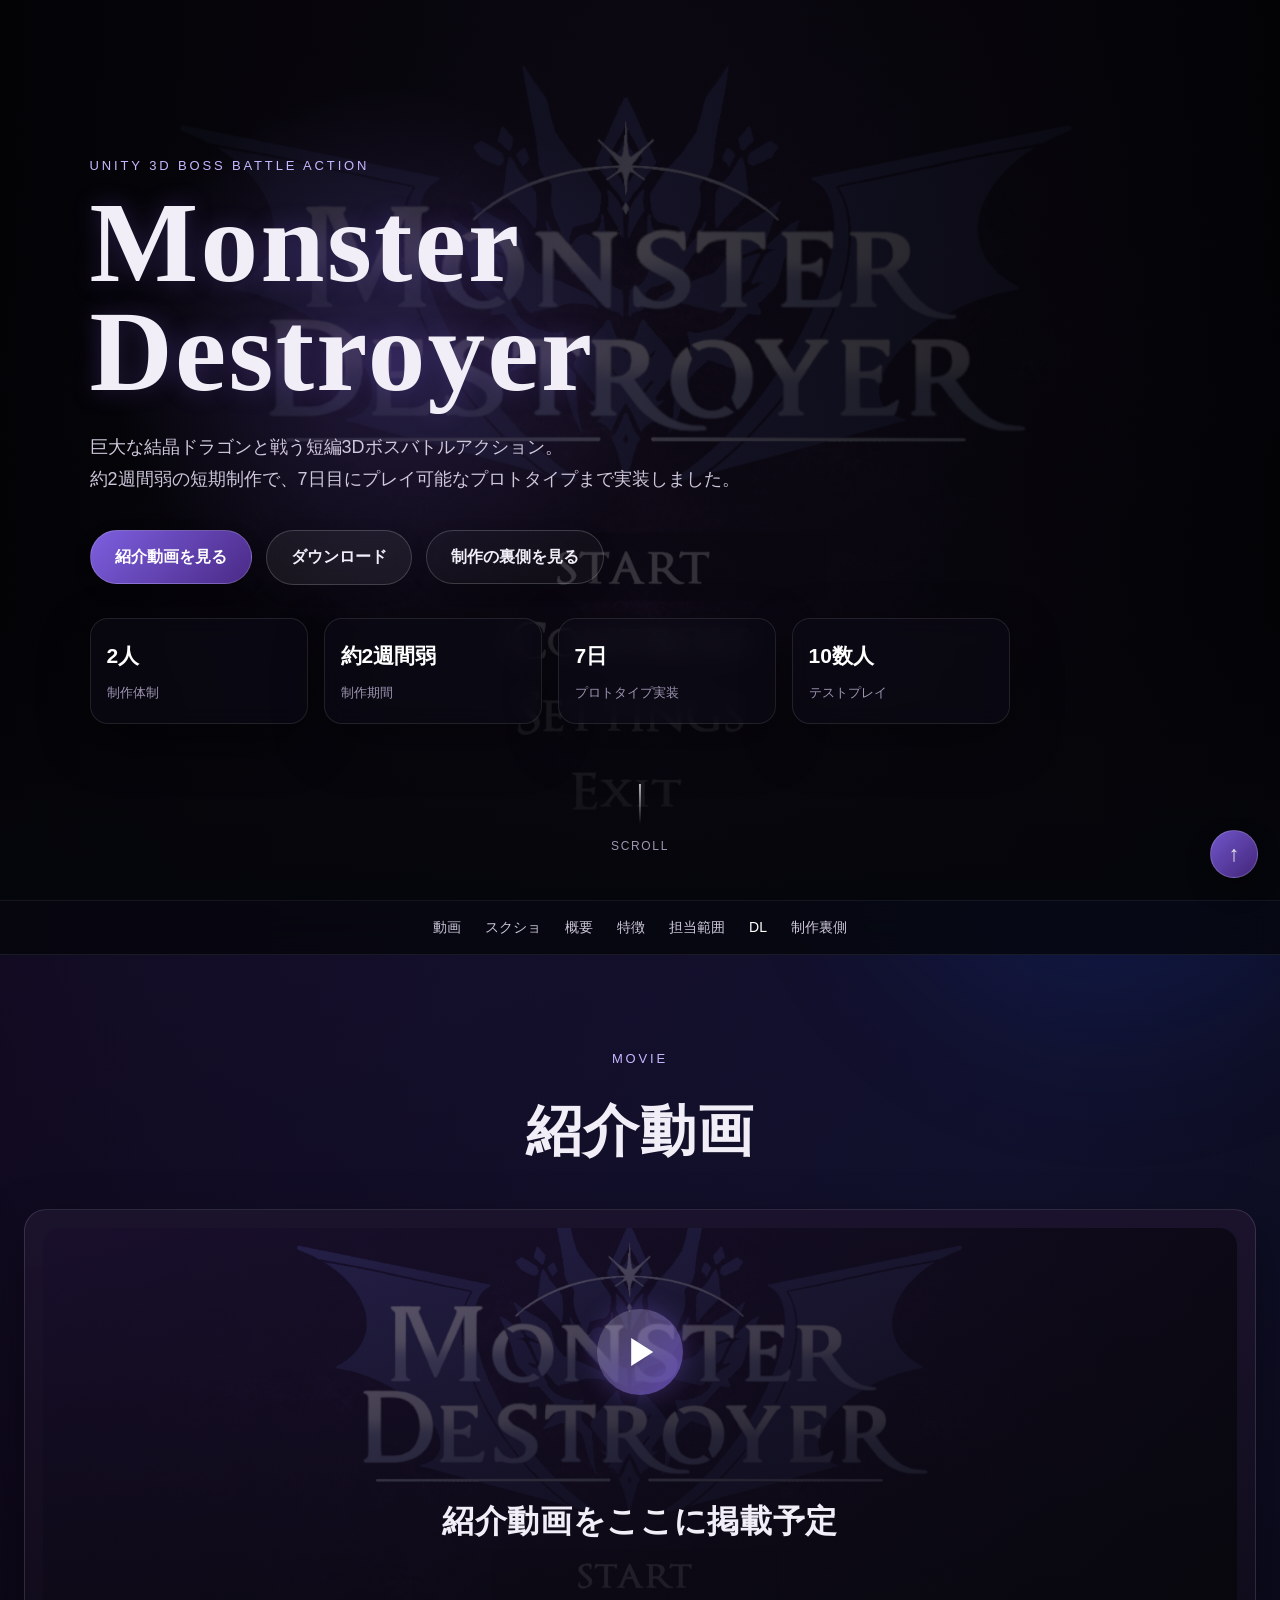
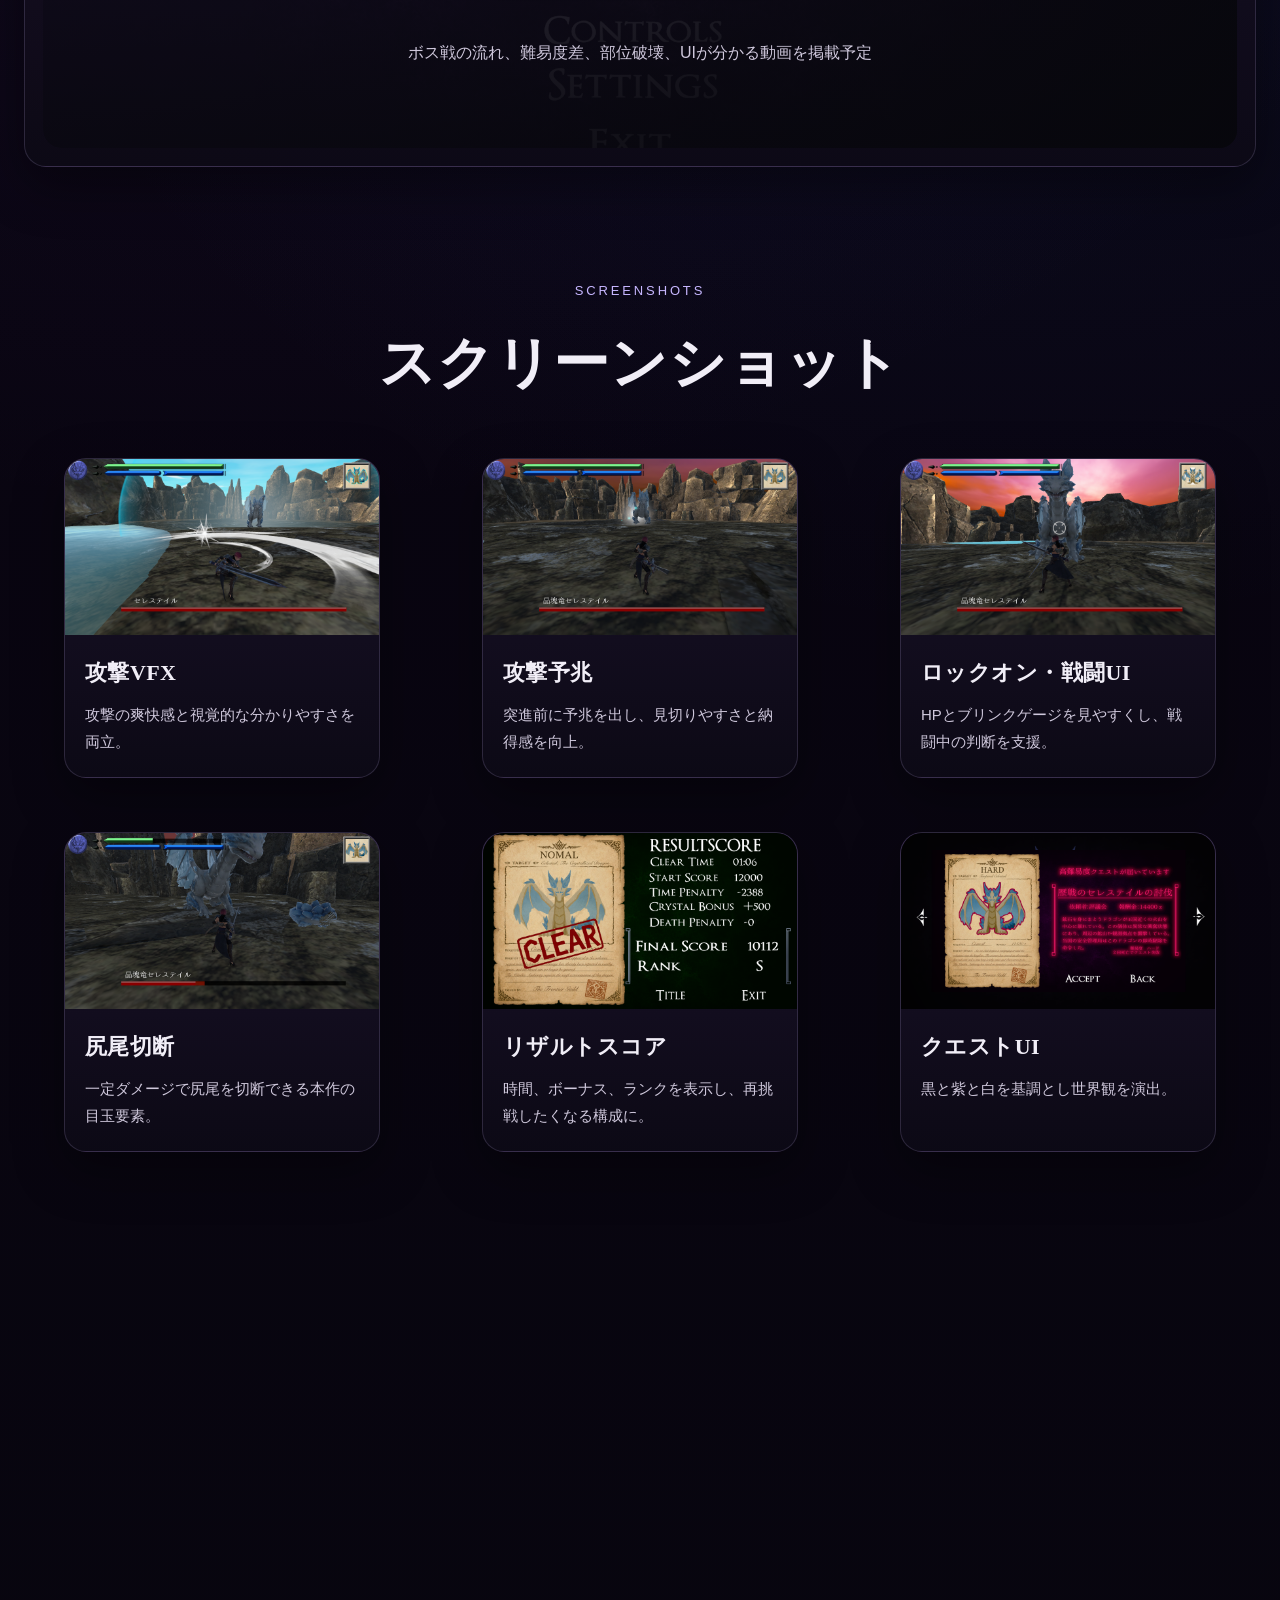
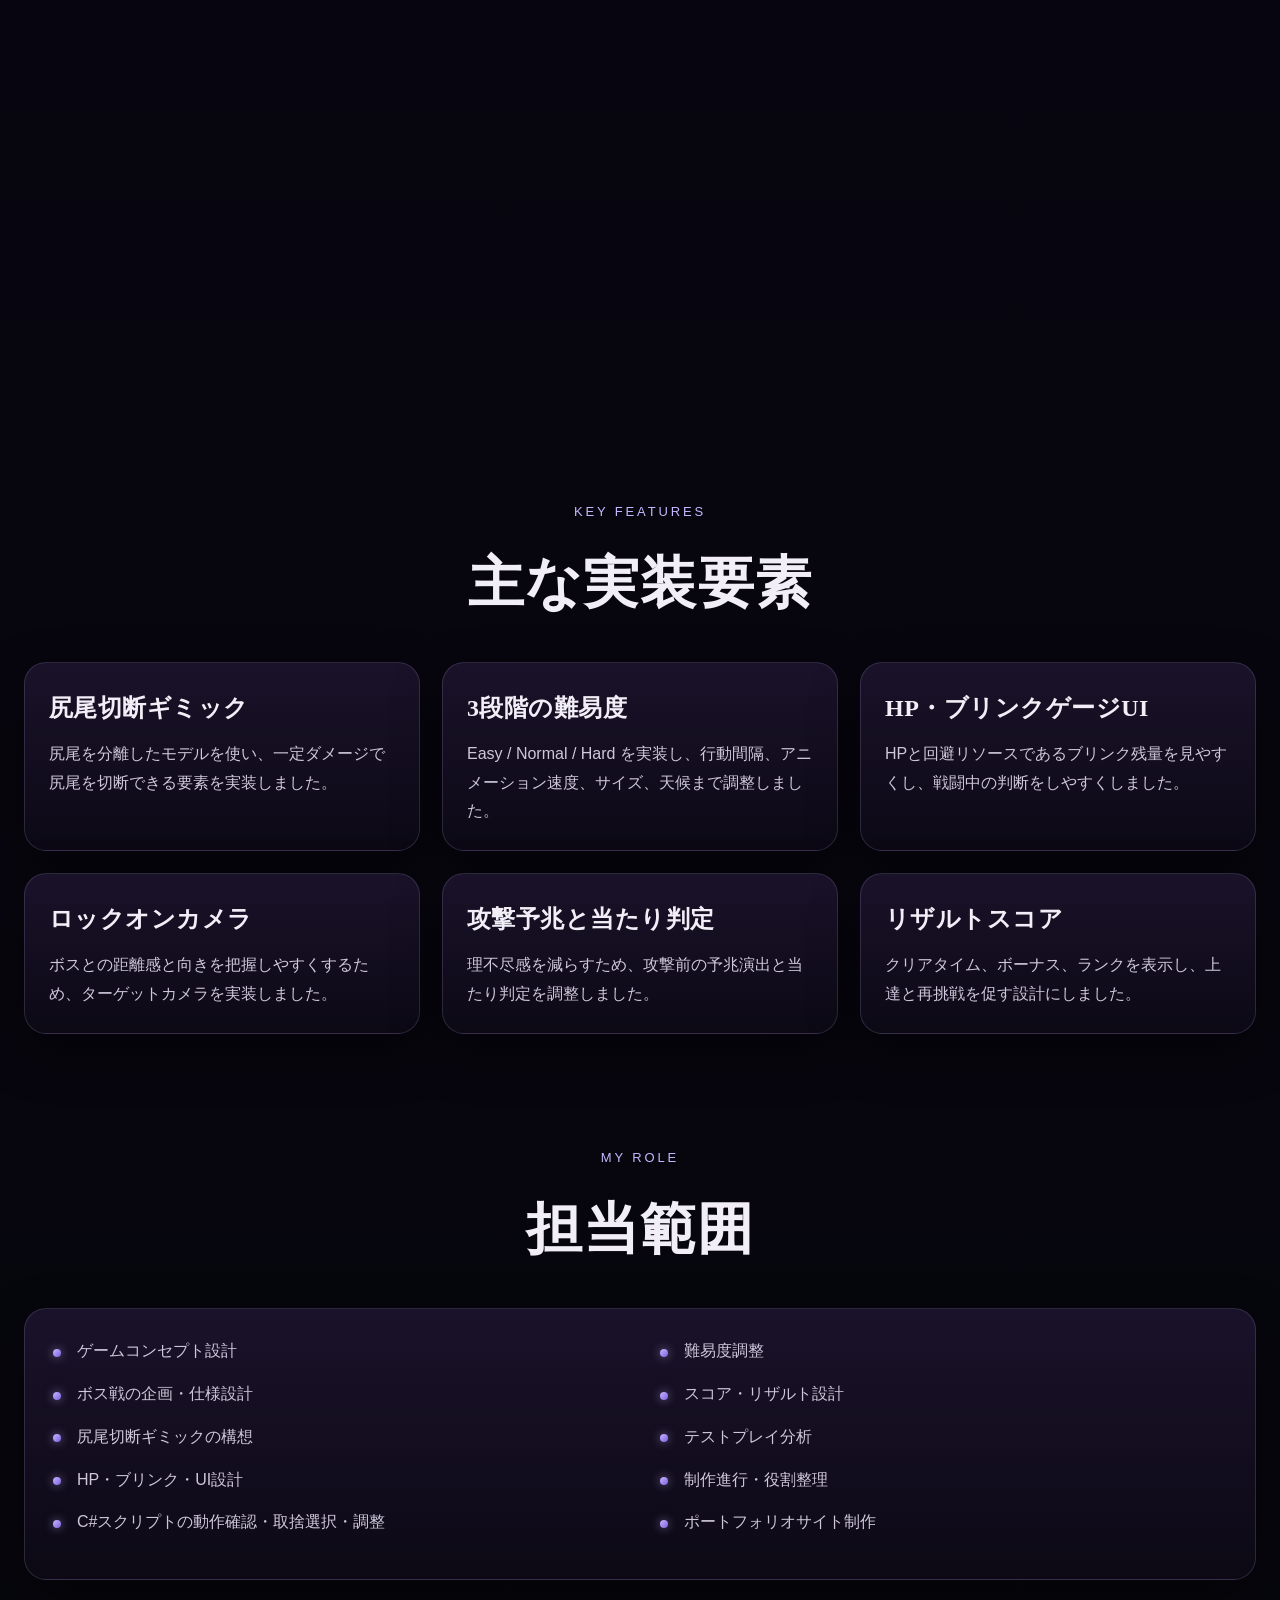
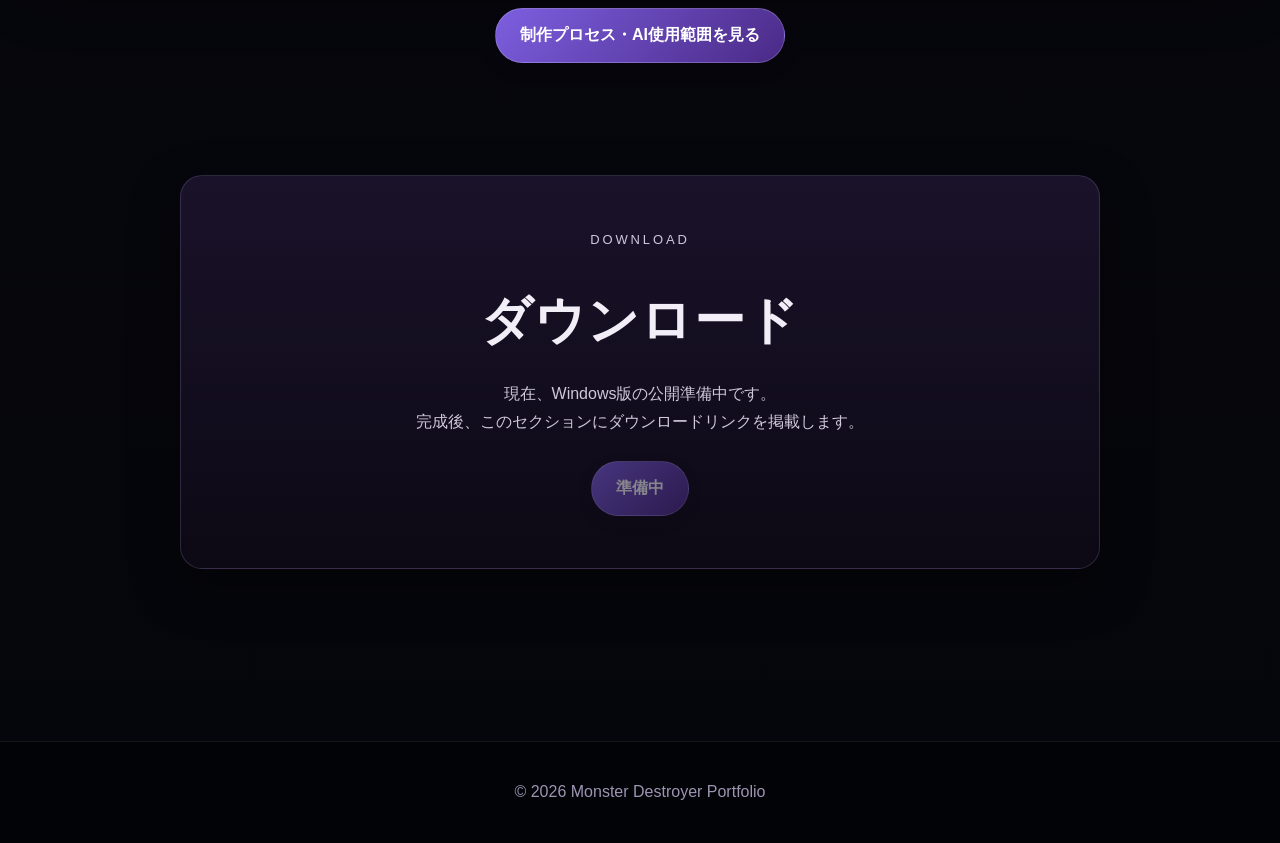
==== index.html @ b7ba5cb4 "html追加" ====
<!DOCTYPE html>
<html lang="ja">
<head>
    <meta charset="UTF-8">
    <meta name="viewport" content="width=device-width, initial-scale=1.0">
    <title>Monster Destroyer | Portfolio</title>
    <meta name="description" content="Unityで制作した3Dボスバトルアクション『Monster Destroyer』のポートフォリオサイト">
    <link rel="stylesheet" href="style.css">
</head>

<body>
    <div class="bg-orb orb-1"></div>
    <div class="bg-orb orb-2"></div>
    <div class="bg-grid"></div>

    <a href="#top" class="back-to-top" aria-label="ページトップへ戻る">↑</a>

    <header class="hero" id="top">
        <div class="hero-overlay"></div>

        <div class="hero-inner">
            <p class="eyebrow reveal">Unity 3D Boss Battle Action</p>
            <h1 class="reveal delay-1">Monster Destroyer</h1>

            <p class="hero-copy reveal delay-2">
                巨大な結晶ドラゴンと戦う短編3Dボスバトルアクション。<br>
                約2週間弱の短期制作で、7日目にプレイ可能なプロトタイプまで実装しました。
            </p>

            <div class="hero-buttons reveal delay-3">
                <a href="#movie" class="btn btn-primary">紹介動画を見る</a>
                <a href="#download" class="btn btn-secondary">ダウンロード</a>
                <a href="process.html" class="btn btn-ghost">制作の裏側を見る</a>
            </div>

            <div class="hero-stats reveal delay-4">
                <div class="stat-card">
                    <span class="stat-number">2人</span>
                    <span class="stat-label">制作体制</span>
                </div>
                <div class="stat-card">
                    <span class="stat-number">約2週間弱</span>
                    <span class="stat-label">制作期間</span>
                </div>
                <div class="stat-card">
                    <span class="stat-number">7日</span>
                    <span class="stat-label">プロトタイプ実装</span>
                </div>
                <div class="stat-card">
                    <span class="stat-number">10数人</span>
                    <span class="stat-label">テストプレイ</span>
                </div>
            </div>
        </div>

        <div class="scroll-indicator">
            <span></span>
            <p>Scroll</p>
        </div>
    </header>

    <nav class="site-nav">
        <a href="#movie">動画</a>
        <a href="#screens">スクショ</a>
        <a href="#overview">概要</a>
        <a href="#features">特徴</a>
        <a href="#role">担当範囲</a>
        <a href="#download">DL</a>
        <a href="process.html">制作裏側</a>
    </nav>

    <main>
        <section id="movie" class="section first-section">
            <div class="section-heading reveal">
                <p class="section-kicker">Movie</p>
                <h2>紹介動画</h2>
            </div>

            <div class="video-shell reveal">
                <div class="video-frame">
                    <div class="video-placeholder">
                        <div class="play-icon"></div>
                        <h3>紹介動画をここに掲載予定</h3>
                        <p>ボス戦の流れ、難易度差、部位破壊、UIが分かる動画を掲載予定</p>
                    </div>
                </div>
            </div>
        </section>

        <section id="screens" class="section">
            <div class="section-heading reveal">
                <p class="section-kicker">Screenshots</p>
                <h2>スクリーンショット</h2>
            </div>

            <div class="gallery-grid">
                <figure class="gallery-card reveal">
                    <img src="images/attack_vfx.png" alt="プレイヤー攻撃時のVFX" data-full="images/attack_vfx.png">
                    <figcaption>
                        <h3>攻撃VFX</h3>
                        <p>攻撃の爽快感と視覚的な分かりやすさを両立。</p>
                    </figcaption>
                </figure>

                <figure class="gallery-card reveal delay-1">
                    <img src="images/battle_warning_vfx.png" alt="突進前の予兆VFX" data-full="images/battle_warning_vfx.png">
                    <figcaption>
                        <h3>攻撃予兆</h3>
                        <p>突進前に予兆を出し、見切りやすさと納得感を向上。</p>
                    </figcaption>
                </figure>

                <figure class="gallery-card reveal delay-2">
                    <img src="images/battle_lockon.png" alt="ターゲットカメラとUI" data-full="images/battle_lockon.png">
                    <figcaption>
                        <h3>ロックオン・戦闘UI</h3>
                        <p>HPとブリンクゲージを見やすくし、戦闘中の判断を支援。</p>
                    </figcaption>
                </figure>

                <figure class="gallery-card reveal">
                    <img src="images/battle_tailcut.png" alt="尻尾切断" data-full="images/battle_tailcut.png">
                    <figcaption>
                        <h3>尻尾切断</h3>
                        <p>一定ダメージで尻尾を切断できる本作の目玉要素。</p>
                    </figcaption>
                </figure>

                <figure class="gallery-card reveal delay-1">
                    <img src="images/result_score.png" alt="リザルトスコア" data-full="images/result_score.png">
                    <figcaption>
                        <h3>リザルトスコア</h3>
                        <p>時間、ボーナス、ランクを表示し、再挑戦したくなる構成に。</p>
                    </figcaption>
                </figure>

                <figure class="gallery-card reveal delay-2">
                    <img src="images/quest_hard.png" alt="クエストUI" data-full="images/quest_hard.png">
                    <figcaption>
                        <h3>クエストUI</h3>
                        <p>黒と紫と白を基調とし世界観を演出。</p>
                    </figcaption>
                </figure>
            </div>
        </section>

        <section id="overview" class="section">
            <div class="section-heading reveal">
                <p class="section-kicker">Overview</p>
                <h2>ゲーム概要</h2>
            </div>

            <div class="overview-grid">
                <div class="glass-card reveal">
                    <h3>短編ボスバトルアクション</h3>
                    <p>
                        『Monster Destroyer』は、巨大な結晶ドラゴンと戦う3Dアクションゲームです。
                        攻撃、回避、ブリンク、ロックオン、部位破壊を使い分けてボスを攻略します。
                    </p>
                    <p>
                        短いプレイ時間でも、ボスの攻撃を見切る緊張感、攻撃を当てる爽快感、
                        部位破壊による達成感が出るように設計しました。
                    </p>
                </div>

                <div class="glass-card reveal delay-1">
                    <h3>基本情報</h3>
                    <ul class="info-list">
                        <li><span>ジャンル</span><strong>3Dボスバトルアクション</strong></li>
                        <li><span>制作期間</span><strong>約2週間弱</strong></li>
                        <li><span>制作体制</span><strong>2人制作</strong></li>
                        <li><span>担当</span><strong>企画 / 実装判断 / UI / 難易度調整 / 制作進行 / テスト分析</strong></li>
                        <li><span>使用ツール</span><strong>Unity / C# / Blender / GitHub / AI</strong></li>
                    </ul>
                </div>
            </div>
        </section>

        <section id="features" class="section">
            <div class="section-heading reveal">
                <p class="section-kicker">Key Features</p>
                <h2>主な実装要素</h2>
            </div>

            <div class="feature-grid compact">
                <article class="feature-card reveal">
                    <h3>尻尾切断ギミック</h3>
                    <p>尻尾を分離したモデルを使い、一定ダメージで尻尾を切断できる要素を実装しました。</p>
                </article>

                <article class="feature-card reveal delay-1">
                    <h3>3段階の難易度</h3>
                    <p>Easy / Normal / Hard を実装し、行動間隔、アニメーション速度、サイズ、天候まで調整しました。</p>
                </article>

                <article class="feature-card reveal delay-2">
                    <h3>HP・ブリンクゲージUI</h3>
                    <p>HPと回避リソースであるブリンク残量を見やすくし、戦闘中の判断をしやすくしました。</p>
                </article>

                <article class="feature-card reveal">
                    <h3>ロックオンカメラ</h3>
                    <p>ボスとの距離感と向きを把握しやすくするため、ターゲットカメラを実装しました。</p>
                </article>

                <article class="feature-card reveal delay-1">
                    <h3>攻撃予兆と当たり判定</h3>
                    <p>理不尽感を減らすため、攻撃前の予兆演出と当たり判定を調整しました。</p>
                </article>

                <article class="feature-card reveal delay-2">
                    <h3>リザルトスコア</h3>
                    <p>クリアタイム、ボーナス、ランクを表示し、上達と再挑戦を促す設計にしました。</p>
                </article>
            </div>
        </section>

        <section id="role" class="section">
            <div class="section-heading reveal">
                <p class="section-kicker">My Role</p>
                <h2>担当範囲</h2>
            </div>

            <div class="glass-card reveal">
                <ul class="bullet-list two-columns">
                    <li>ゲームコンセプト設計</li>
                    <li>ボス戦の企画・仕様設計</li>
                    <li>尻尾切断ギミックの構想</li>
                    <li>HP・ブリンク・UI設計</li>
                    <li>C#スクリプトの動作確認・取捨選択・調整</li>
                    <li>難易度調整</li>
                    <li>スコア・リザルト設計</li>
                    <li>テストプレイ分析</li>
                    <li>制作進行・役割整理</li>
                    <li>ポートフォリオサイト制作</li>
                </ul>
            </div>

            <div class="center-action reveal">
                <a href="process.html" class="btn btn-primary">制作プロセス・AI使用範囲を見る</a>
            </div>
        </section>

        <section id="download" class="section">
            <div class="download-panel reveal">
                <p class="section-kicker">Download</p>
                <h2>ダウンロード</h2>
                <p>
                    現在、Windows版の公開準備中です。<br>
                    完成後、このセクションにダウンロードリンクを掲載します。
                </p>
                <a href="#" class="btn btn-primary disabled">準備中</a>
            </div>
        </section>
    </main>

    <footer class="footer">
        <p>© <span id="year"></span> Monster Destroyer Portfolio</p>
    </footer>

    <div class="lightbox" id="lightbox">
        <button class="lightbox-close" id="lightboxClose" aria-label="閉じる">×</button>
        <img id="lightboxImage" src="" alt="拡大画像">
    </div>

    <script src="script.js"></script>
</body>
</html>
---- style.css ----
:root {
    --bg: #05060b;
    --panel: rgba(18, 14, 28, 0.82);
    --line: rgba(208, 190, 255, 0.16);
    --text: #f1eef7;
    --text-soft: #cfc8dc;
    --muted: #9f95b3;
    --purple: #7d5fe0;
    --purple-2: #4a2a86;
    --shadow: 0 18px 50px rgba(0, 0, 0, 0.38);
    --radius: 22px;
    --transition: 0.35s ease;
}

* {
    box-sizing: border-box;
}

html {
    scroll-behavior: smooth;
}

body {
    margin: 0;
    color: var(--text);
    background: radial-gradient(circle at 20% 10%, rgba(95, 49, 168, 0.18), transparent 30%), radial-gradient(circle at 80% 20%, rgba(40, 86, 190, 0.12), transparent 24%), linear-gradient(180deg, #04050a 0%, #090511 35%, #05060b 100%);
    font-family: "Yu Gothic", "Hiragino Kaku Gothic ProN", "Meiryo", sans-serif;
    line-height: 1.8;
    overflow-x: hidden;
}

img {
    width: 100%;
    display: block;
}

a {
    color: inherit;
    text-decoration: none;
}

.bg-grid {
    position: fixed;
    inset: 0;
    background-image: linear-gradient(rgba(255,255,255,0.02) 1px, transparent 1px), linear-gradient(90deg, rgba(255,255,255,0.02) 1px, transparent 1px);
    background-size: 38px 38px;
    pointer-events: none;
    z-index: -3;
}

.bg-orb {
    position: fixed;
    width: 38vw;
    height: 38vw;
    border-radius: 50%;
    filter: blur(80px);
    opacity: 0.18;
    pointer-events: none;
    z-index: -2;
    animation: floatOrb 12s ease-in-out infinite;
}

.orb-1 {
    background: #6f40d6;
    top: -8vw;
    left: -5vw;
}

.orb-2 {
    background: #1640b8;
    bottom: -10vw;
    right: -6vw;
    animation-delay: -6s;
}

@keyframes floatOrb {
    0%, 100% {
        transform: translateY(0) translateX(0) scale(1);
    }

    50% {
        transform: translateY(18px) translateX(16px) scale(1.05);
    }
}

.hero,
.sub-hero {
    position: relative;
    min-height: 100vh;
    display: flex;
    align-items: center;
    padding: 88px 7% 110px;
    background: linear-gradient(90deg, rgba(3, 3, 6, 0.92), rgba(14, 10, 22, 0.7), rgba(3, 3, 6, 0.92)), url("images/title.png") center / cover no-repeat;
    overflow: hidden;
}

.sub-hero {
    min-height: 68vh;
}

.hero-overlay {
    position: absolute;
    inset: 0;
    background: radial-gradient(circle at 30% 40%, rgba(124, 91, 215, 0.22), transparent 26%), linear-gradient(180deg, transparent 68%, rgba(5,6,11,1) 100%);
    pointer-events: none;
}

.hero-inner {
    position: relative;
    z-index: 2;
    max-width: 950px;
}

.eyebrow,
.section-kicker {
    margin: 0 0 10px;
    font-size: 13px;
    letter-spacing: 0.22em;
    text-transform: uppercase;
    color: #c7b7ff;
}

h1,
h2,
h3 {
    font-family: Georgia, "Times New Roman", serif;
    letter-spacing: 0.02em;
}

h1 {
    margin: 0;
    font-size: clamp(56px, 9vw, 116px);
    line-height: 0.95;
    text-shadow: 0 0 24px rgba(125, 95, 224, 0.28);
}

.hero-copy {
    max-width: 780px;
    margin: 24px 0 34px;
    font-size: 18px;
    color: var(--text-soft);
}

.hero-buttons {
    display: flex;
    gap: 14px;
    flex-wrap: wrap;
    margin-bottom: 34px;
}

.btn {
    display: inline-flex;
    align-items: center;
    justify-content: center;
    min-height: 52px;
    padding: 12px 24px;
    border-radius: 999px;
    border: 1px solid rgba(255,255,255,0.18);
    font-weight: 700;
    transition: transform var(--transition), filter var(--transition), border-color var(--transition), background var(--transition);
    box-shadow: 0 6px 18px rgba(0,0,0,0.15);
}

    .btn:hover {
        transform: translateY(-2px);
        filter: brightness(1.06);
    }

.btn-primary {
    background: linear-gradient(135deg, var(--purple), var(--purple-2));
    color: #fff;
}

.btn-secondary {
    background: rgba(255,255,255,0.06);
    color: #f3effa;
    backdrop-filter: blur(10px);
}

.btn-ghost {
    background: rgba(255,255,255,0.03);
}

.btn.disabled {
    opacity: 0.5;
    pointer-events: none;
}

.hero-stats {
    display: grid;
    grid-template-columns: repeat(4, 1fr);
    gap: 16px;
    max-width: 920px;
}

.stat-card {
    padding: 18px 16px;
    border: 1px solid rgba(255,255,255,0.1);
    border-radius: 18px;
    background: rgba(12, 10, 21, 0.62);
    backdrop-filter: blur(10px);
    box-shadow: var(--shadow);
}

.stat-number {
    display: block;
    color: #fff;
    font-size: 21px;
    font-weight: 700;
}

.stat-label {
    display: block;
    color: var(--muted);
    font-size: 13px;
    margin-top: 6px;
}

.scroll-indicator {
    position: absolute;
    bottom: 30px;
    left: 50%;
    transform: translateX(-50%);
    z-index: 2;
    text-align: center;
    color: var(--muted);
    font-size: 12px;
    letter-spacing: 0.14em;
    text-transform: uppercase;
}

    .scroll-indicator span {
        display: block;
        width: 2px;
        height: 40px;
        margin: 0 auto 10px;
        background: linear-gradient(180deg, rgba(255,255,255,0.7), transparent);
        animation: scrollLine 1.5s infinite;
    }

@keyframes scrollLine {
    0% {
        opacity: 0.15;
        transform: translateY(0);
    }

    50% {
        opacity: 1;
        transform: translateY(8px);
    }

    100% {
        opacity: 0.15;
        transform: translateY(0);
    }
}

.site-nav {
    position: sticky;
    top: 0;
    z-index: 40;
    display: flex;
    justify-content: center;
    gap: 24px;
    padding: 14px 20px;
    background: rgba(5, 6, 11, 0.78);
    border-top: 1px solid rgba(255,255,255,0.06);
    border-bottom: 1px solid rgba(255,255,255,0.08);
    backdrop-filter: blur(16px);
}

    .site-nav a {
        color: #cfc8dc;
        font-size: 14px;
        transition: color var(--transition);
        white-space: nowrap;
    }

        .site-nav a:hover,
        .site-nav a.active {
            color: #fff;
        }

main {
    max-width: 1280px;
    margin: 0 auto;
    padding: 92px 24px 60px;
}

.section {
    margin-bottom: 112px;
}

.first-section {
    margin-top: 0;
}

.section-heading {
    margin-bottom: 28px;
    text-align: center;
}

    .section-heading h2 {
        margin: 0;
        font-size: clamp(32px, 5vw, 56px);
    }

.section-lead {
    max-width: 960px;
    margin: 0 auto 34px;
    text-align: center;
    color: var(--text-soft);
}

.overview-grid {
    display: grid;
    grid-template-columns: 1.15fr 0.85fr;
    gap: 24px;
}

.glass-card,
.feature-card,
.timeline-card,
.future-card,
.download-panel,
.difficulty-card,
.gallery-card,
.video-shell {
    background: linear-gradient(180deg, rgba(29, 20, 45, 0.9), rgba(13, 10, 22, 0.92));
    border: 1px solid var(--line);
    border-radius: var(--radius);
    box-shadow: var(--shadow);
}

.glass-card {
    padding: 28px;
}

    .glass-card h3 {
        margin-top: 0;
        margin-bottom: 12px;
        font-size: 28px;
    }

    .glass-card p {
        color: var(--text-soft);
    }

.info-list,
.bullet-list {
    margin: 0;
    padding: 0;
    list-style: none;
}

    .info-list li {
        display: flex;
        flex-direction: column;
        gap: 4px;
        padding: 14px 0;
        border-bottom: 1px solid rgba(255,255,255,0.08);
    }

        .info-list li:last-child {
            border-bottom: none;
        }

    .info-list span {
        color: #bcaeff;
        font-size: 13px;
        letter-spacing: 0.08em;
    }

    .info-list strong {
        color: #fff;
        font-size: 16px;
    }

    .bullet-list li {
        position: relative;
        padding-left: 24px;
        margin-bottom: 14px;
        color: var(--text-soft);
    }

        .bullet-list li::before {
            content: "";
            position: absolute;
            left: 0;
            top: 0.72em;
            width: 8px;
            height: 8px;
            border-radius: 50%;
            background: linear-gradient(135deg, #c7b7ff, #7d5fe0);
            box-shadow: 0 0 10px rgba(199, 183, 255, 0.55);
        }

.two-columns {
    columns: 2;
    column-gap: 40px;
}

.detail-card {
    margin-top: 24px;
}

.difficulty-grid,
.feature-grid,
.future-grid,
.gallery-grid {
    display: grid;
    grid-template-columns: repeat(3, 1fr);
    gap: 22px;
}

    .feature-grid.compact {
        grid-template-columns: repeat(3, 1fr);
    }

.difficulty-card,
.gallery-card,
.feature-card,
.future-card {
    overflow: hidden;
    transition: transform var(--transition), box-shadow var(--transition), border-color var(--transition);
}

    .difficulty-card:hover,
    .gallery-card:hover,
    .feature-card:hover,
    .future-card:hover {
        transform: translateY(-6px);
        box-shadow: 0 26px 56px rgba(0,0,0,0.42);
        border-color: rgba(225, 210, 255, 0.28);
    }

.difficulty-image img {
    aspect-ratio: 16 / 10;
    object-fit: cover;
}

.difficulty-body {
    padding: 22px;
}

.badge {
    display: inline-block;
    padding: 6px 12px;
    margin-bottom: 14px;
    border-radius: 999px;
    font-size: 12px;
    font-weight: 700;
    letter-spacing: 0.1em;
    text-transform: uppercase;
}

    .badge.easy {
        background: rgba(56, 189, 248, 0.14);
        color: #89d8ff;
    }

    .badge.normal {
        background: rgba(34, 197, 94, 0.14);
        color: #7be3a4;
    }

    .badge.hard {
        background: rgba(167, 74, 200, 0.16);
        color: #eba8ff;
    }

.difficulty-body h3,
.feature-card h3,
.future-card h3 {
    margin: 0 0 10px;
    font-size: 24px;
}

.difficulty-body p,
.feature-card p,
.future-card p {
    margin: 0;
    color: var(--text-soft);
}

.feature-card,
.future-card {
    padding: 24px;
}

.gallery-card {
    cursor: pointer;
}

    .gallery-card img {
        aspect-ratio: 16 / 9;
        object-fit: cover;
    }

.process-gallery .gallery-card img {
    aspect-ratio: 4 / 3;
}

.gallery-card figcaption {
    padding: 18px 20px 22px;
}

.gallery-card h3 {
    margin: 0 0 8px;
    font-size: 22px;
}

.gallery-card p {
    margin: 0;
    color: var(--text-soft);
    font-size: 15px;
}

.timeline {
    position: relative;
    display: grid;
    gap: 24px;
    padding-left: 26px;
}

    .timeline::before {
        content: "";
        position: absolute;
        top: 0;
        bottom: 0;
        left: 8px;
        width: 2px;
        background: linear-gradient(180deg, rgba(130, 101, 214, 0.85), rgba(130, 101, 214, 0.08));
    }

.timeline-item {
    position: relative;
}

.timeline-dot {
    position: absolute;
    left: -26px;
    top: 24px;
    width: 18px;
    height: 18px;
    border-radius: 50%;
    background: radial-gradient(circle at 35% 35%, #fff, #8f6cf7 60%, #4c2d8a);
    box-shadow: 0 0 16px rgba(143, 108, 247, 0.55);
}

.timeline-card {
    padding: 24px;
}

    .timeline-card h3 {
        margin-top: 0;
        margin-bottom: 10px;
        font-size: 26px;
    }

    .timeline-card p {
        margin: 0;
        color: var(--text-soft);
    }

.process-timeline {
    margin-bottom: 34px;
}

.video-shell {
    padding: 18px;
}

.video-frame {
    position: relative;
    border-radius: 18px;
    overflow: hidden;
    background: linear-gradient(135deg, rgba(101, 57, 181, 0.28), rgba(8, 7, 14, 0.92)), url("images/title.png") center / cover no-repeat;
}

    .video-frame::before {
        content: "";
        position: absolute;
        inset: 0;
        background: linear-gradient(180deg, rgba(7,7,12,0.22), rgba(7,7,12,0.8));
    }

.video-placeholder {
    position: relative;
    z-index: 1;
    min-height: 520px;
    display: grid;
    place-items: center;
    text-align: center;
    padding: 40px 20px;
}

.play-icon {
    width: 86px;
    height: 86px;
    border-radius: 50%;
    background: linear-gradient(135deg, rgba(255,255,255,0.22), rgba(125,95,224,0.7));
    box-shadow: 0 0 25px rgba(125,95,224,0.35);
    position: relative;
    margin: 0 auto 18px;
    animation: pulse 2s infinite;
}

    .play-icon::before {
        content: "";
        position: absolute;
        top: 50%;
        left: 50%;
        transform: translate(-40%, -50%);
        border-left: 22px solid #fff;
        border-top: 14px solid transparent;
        border-bottom: 14px solid transparent;
    }

@keyframes pulse {
    0%, 100% {
        transform: scale(1);
        box-shadow: 0 0 25px rgba(125,95,224,0.35);
    }

    50% {
        transform: scale(1.06);
        box-shadow: 0 0 35px rgba(125,95,224,0.55);
    }
}

.video-placeholder h3 {
    margin: 0 0 8px;
    font-size: 32px;
}

.video-placeholder p {
    margin: 0;
    color: var(--text-soft);
}

.download-panel {
    max-width: 920px;
    margin: 0 auto;
    text-align: center;
    padding: 52px 28px;
}

    .download-panel h2 {
        margin-top: 0;
        margin-bottom: 12px;
        font-size: clamp(34px, 4vw, 52px);
    }

    .download-panel p {
        margin: 0 0 24px;
        color: var(--text-soft);
    }

.center-action {
    text-align: center;
    margin-top: 28px;
}

.footer {
    padding: 36px 20px;
    text-align: center;
    border-top: 1px solid rgba(255,255,255,0.08);
    background: rgba(2,3,7,0.8);
}

    .footer p {
        margin: 0;
        color: var(--muted);
    }

.lightbox {
    position: fixed;
    inset: 0;
    background: rgba(0, 0, 0, 0.88);
    display: grid;
    place-items: center;
    padding: 24px;
    opacity: 0;
    visibility: hidden;
    transition: opacity var(--transition), visibility var(--transition);
    z-index: 120;
}

    .lightbox.open {
        opacity: 1;
        visibility: visible;
    }

    .lightbox img {
        max-width: min(1200px, 92vw);
        max-height: 88vh;
        border-radius: 18px;
        box-shadow: 0 24px 80px rgba(0, 0, 0, 0.5);
    }

.lightbox-close {
    position: absolute;
    top: 24px;
    right: 24px;
    width: 52px;
    height: 52px;
    border: none;
    border-radius: 50%;
    background: rgba(255,255,255,0.12);
    color: #fff;
    font-size: 30px;
    cursor: pointer;
}

.back-to-top {
    position: fixed;
    right: 22px;
    bottom: 22px;
    z-index: 100;
    width: 48px;
    height: 48px;
    display: grid;
    place-items: center;
    border-radius: 50%;
    background: linear-gradient(135deg, var(--purple), var(--purple-2));
    color: #fff;
    font-size: 22px;
    font-weight: 700;
    border: 1px solid rgba(255,255,255,0.2);
    box-shadow: 0 12px 28px rgba(0,0,0,0.35);
    transition: transform var(--transition), filter var(--transition), opacity var(--transition);
    opacity: 0.9;
}

    .back-to-top:hover {
        transform: translateY(-4px);
        filter: brightness(1.12);
        opacity: 1;
    }

.reveal {
    opacity: 0;
    transform: translateY(26px);
    transition: opacity 0.8s ease, transform 0.8s ease;
}

    .reveal.show {
        opacity: 1;
        transform: translateY(0);
    }

.delay-1 {
    transition-delay: 0.08s;
}

.delay-2 {
    transition-delay: 0.16s;
}

.delay-3 {
    transition-delay: 0.24s;
}

.delay-4 {
    transition-delay: 0.32s;
}

@media (max-width: 1100px) {
    .gallery-grid,
    .feature-grid,
    .future-grid,
    .difficulty-grid,
    .hero-stats {
        grid-template-columns: repeat(2, 1fr);
    }

    .overview-grid {
        grid-template-columns: 1fr;
    }

    .two-columns {
        columns: 1;
    }
}

@media (max-width: 760px) {
    .site-nav {
        gap: 14px;
        overflow-x: auto;
        justify-content: flex-start;
        padding-left: 16px;
        padding-right: 16px;
    }

    .hero,
    .sub-hero {
        min-height: auto;
        padding: 88px 24px 110px;
    }

    .hero-copy {
        font-size: 16px;
    }

    .gallery-grid,
    .feature-grid,
    .future-grid,
    .difficulty-grid,
    .hero-stats {
        grid-template-columns: 1fr;
    }

    .video-placeholder {
        min-height: 320px;
    }

        .video-placeholder h3 {
            font-size: 26px;
        }

    main {
        padding-top: 72px;
    }

    .back-to-top {
        right: 14px;
        bottom: 14px;
        width: 44px;
        height: 44px;
        font-size: 20px;
    }
}
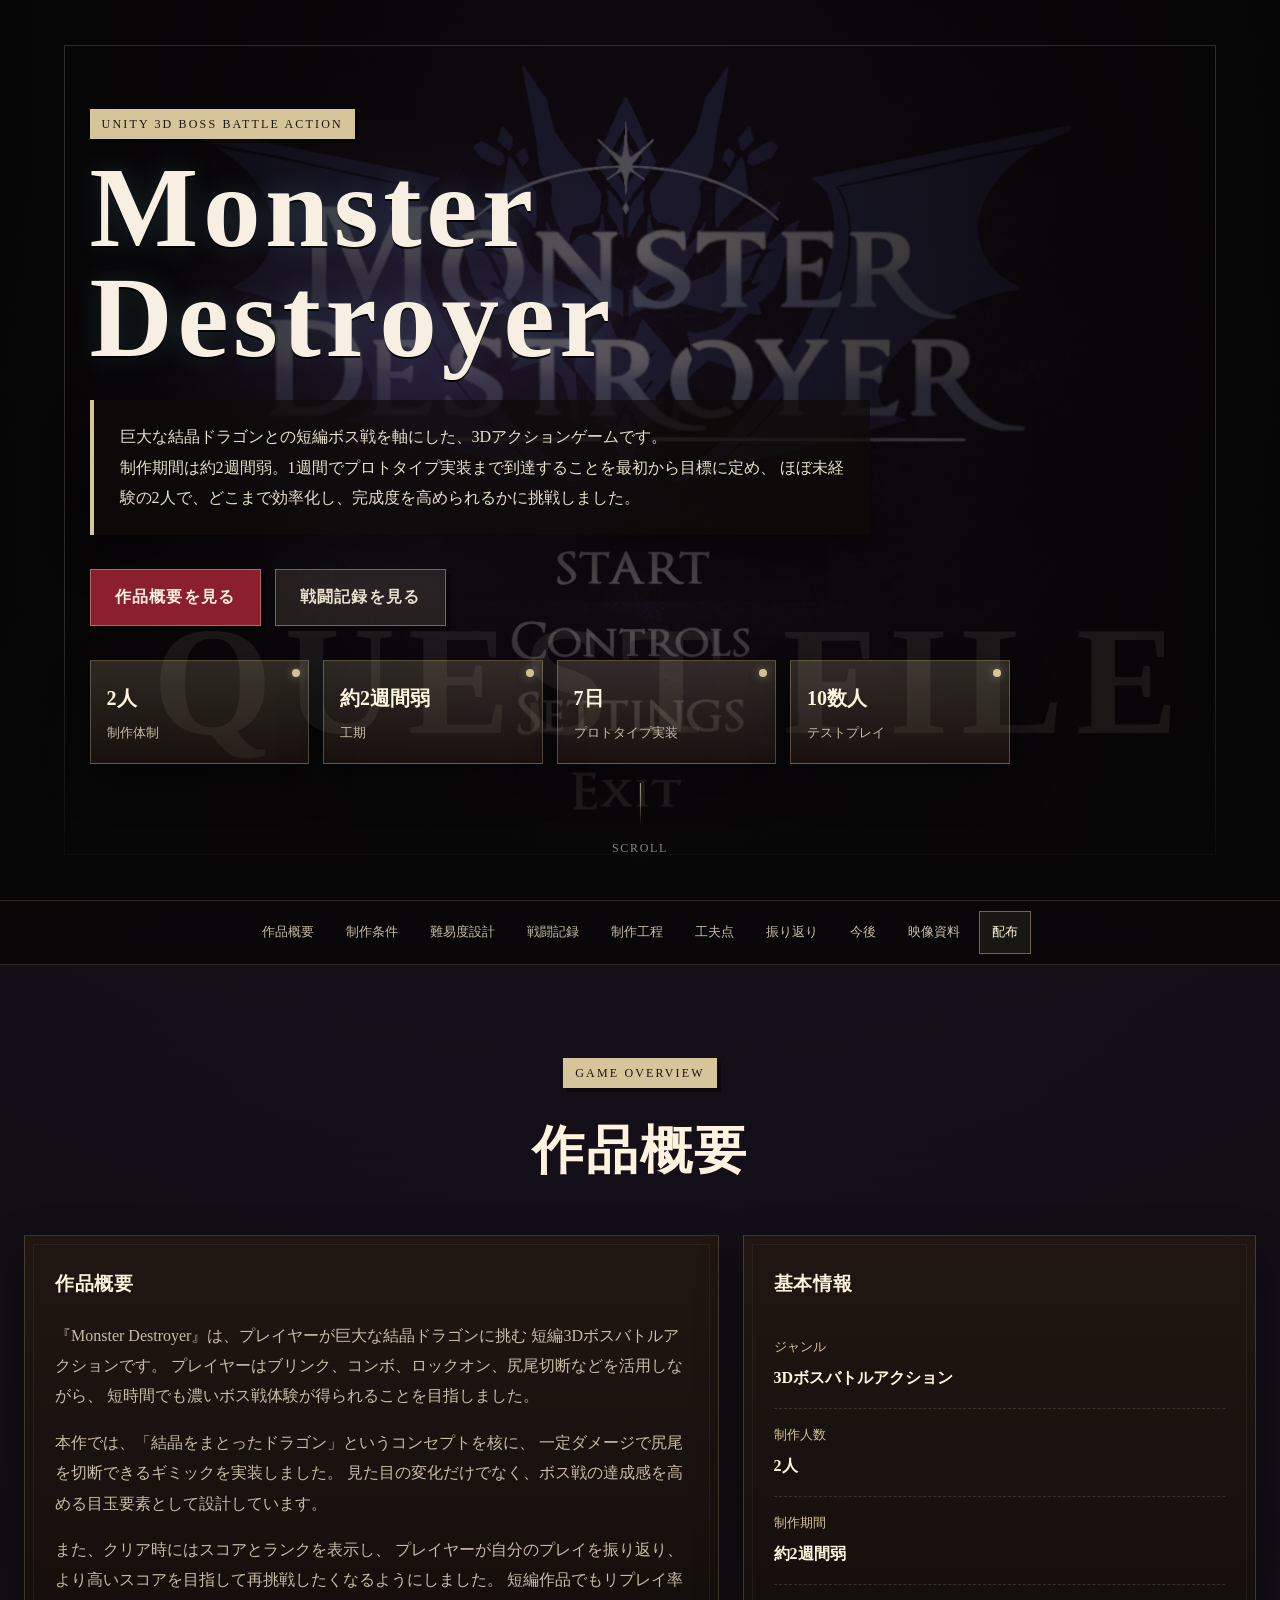
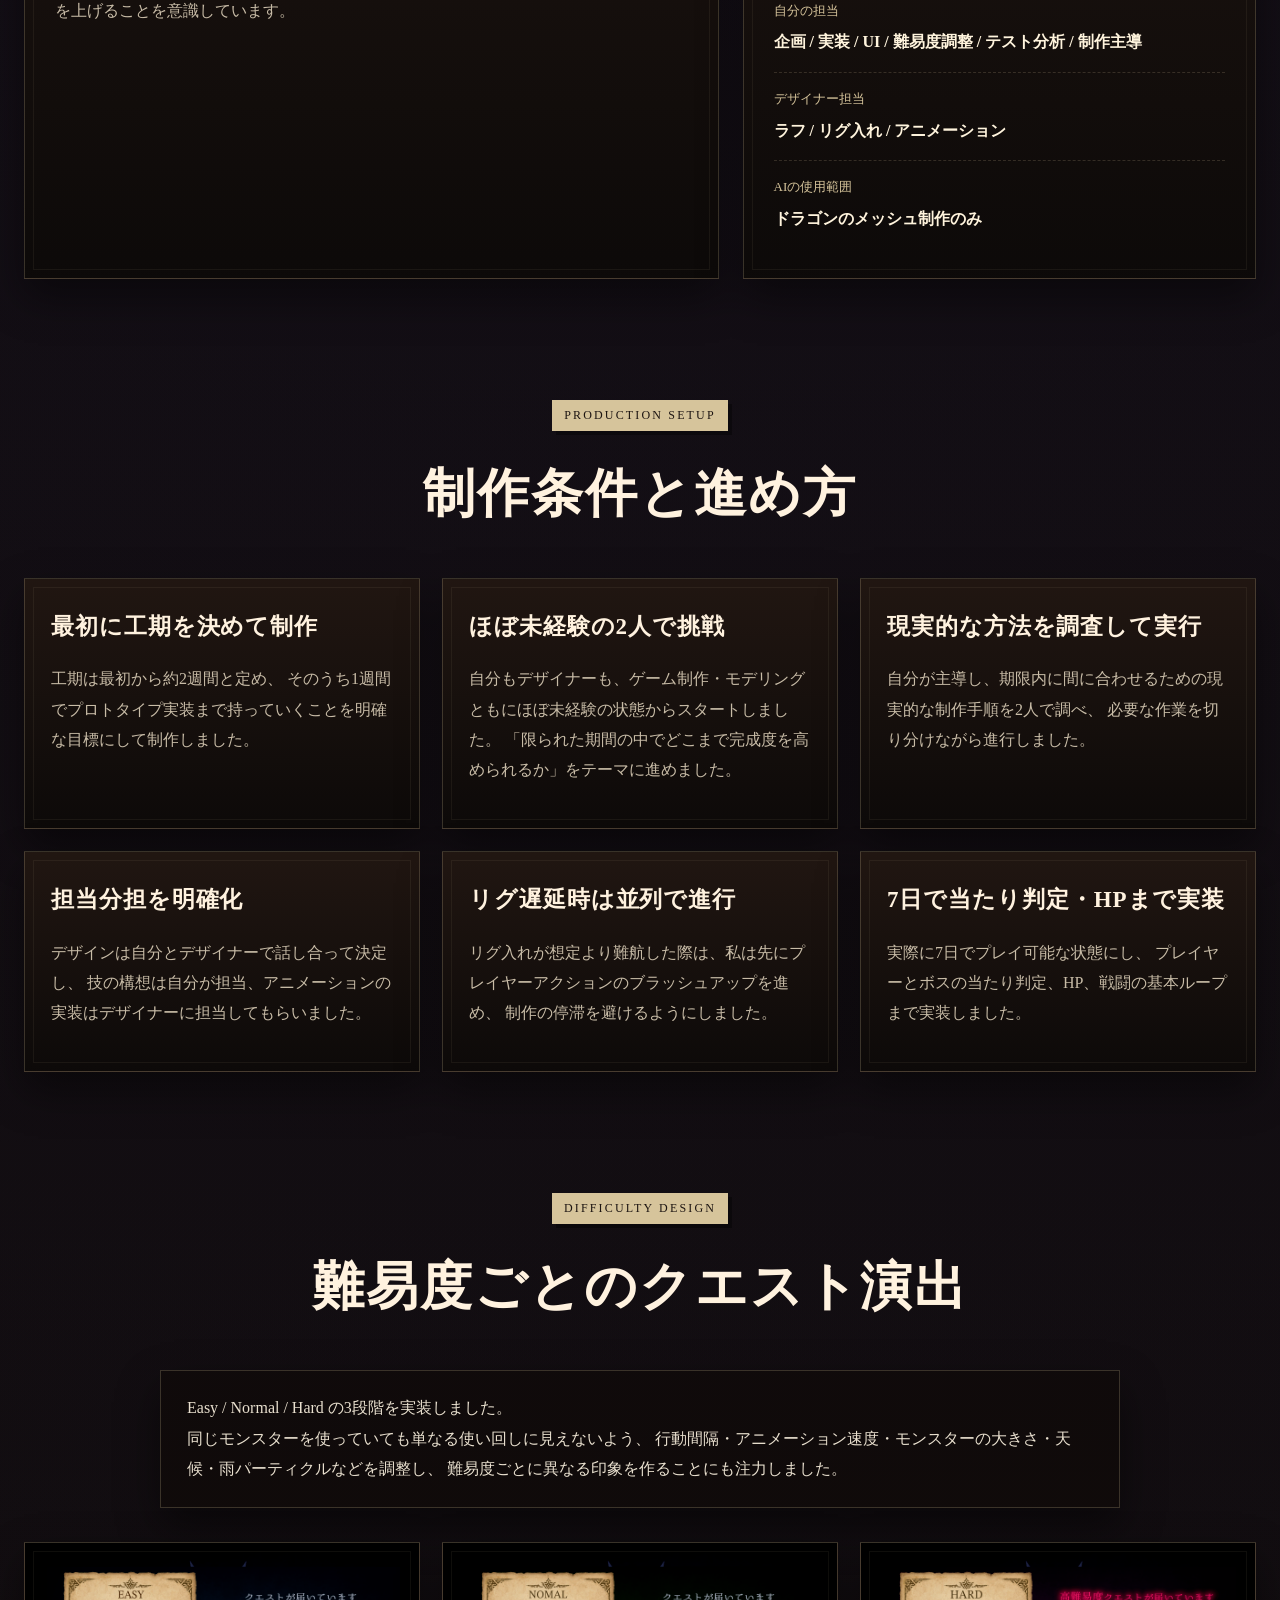
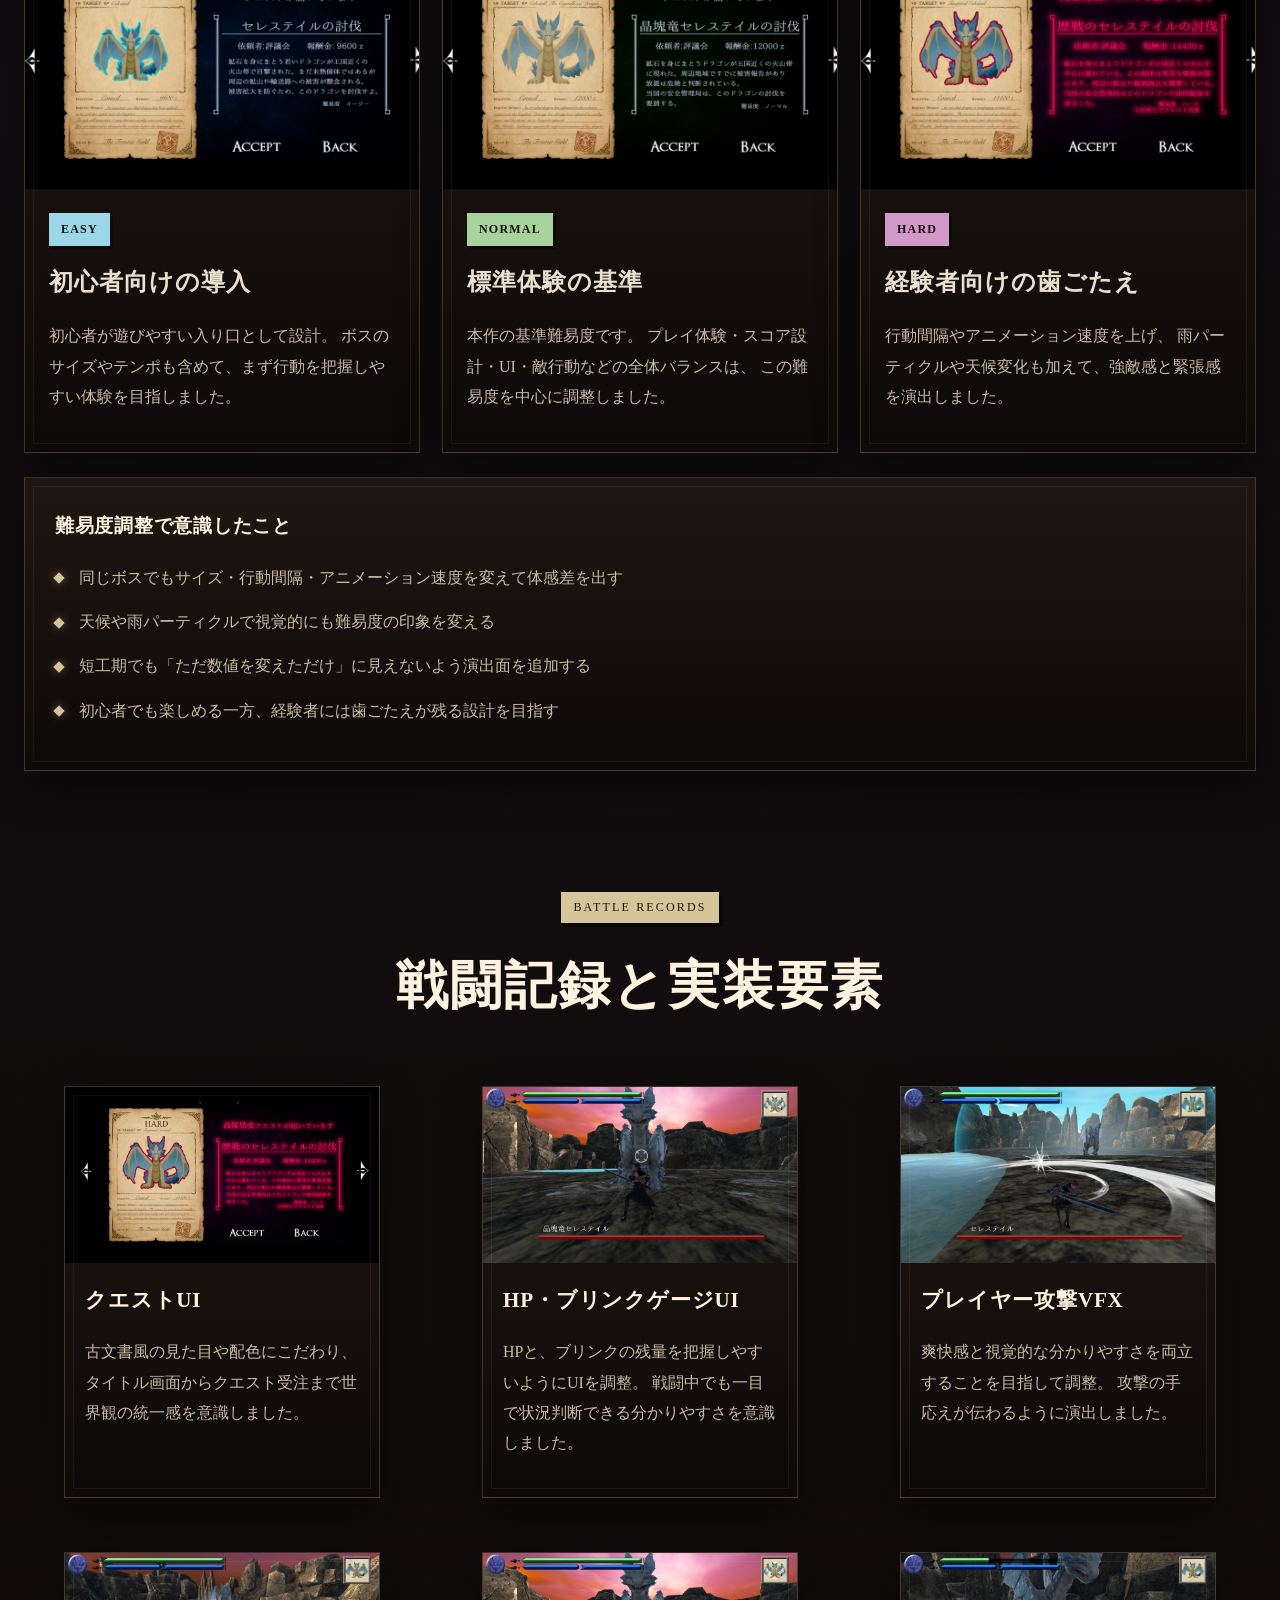
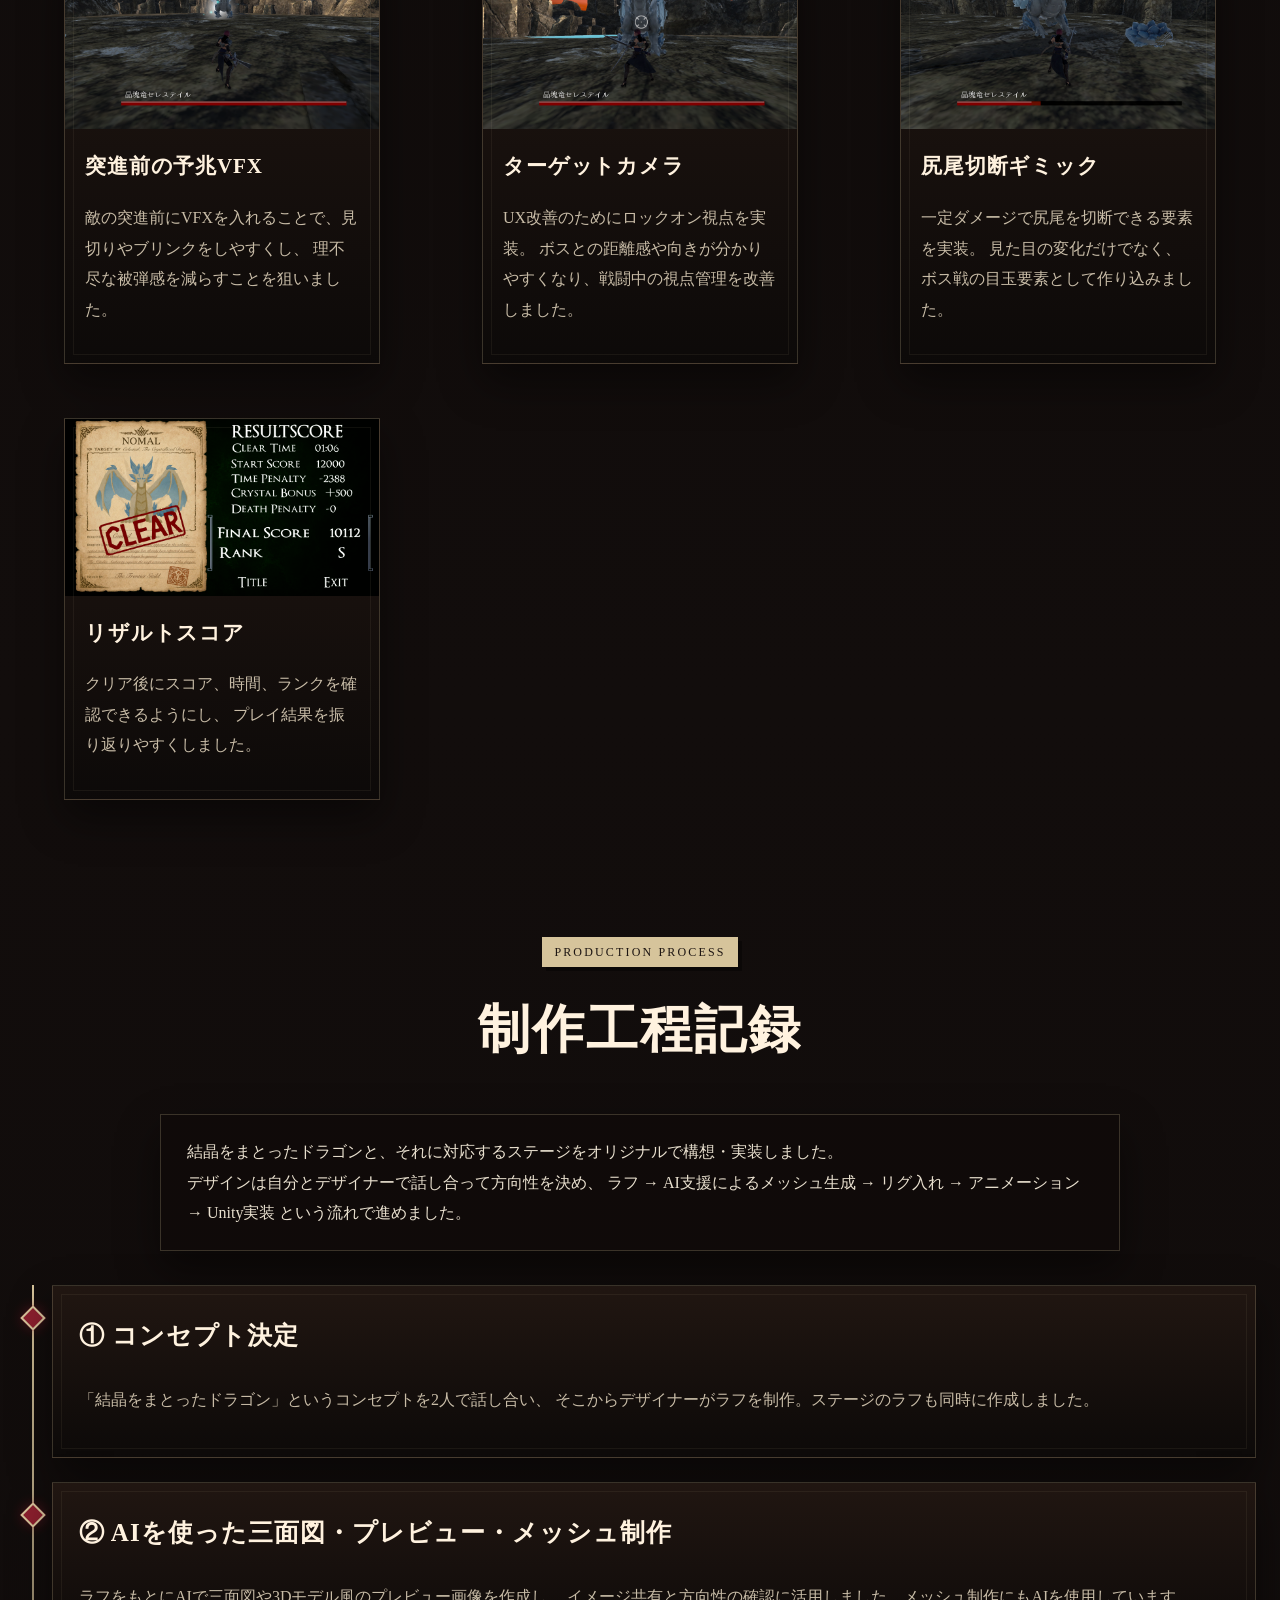
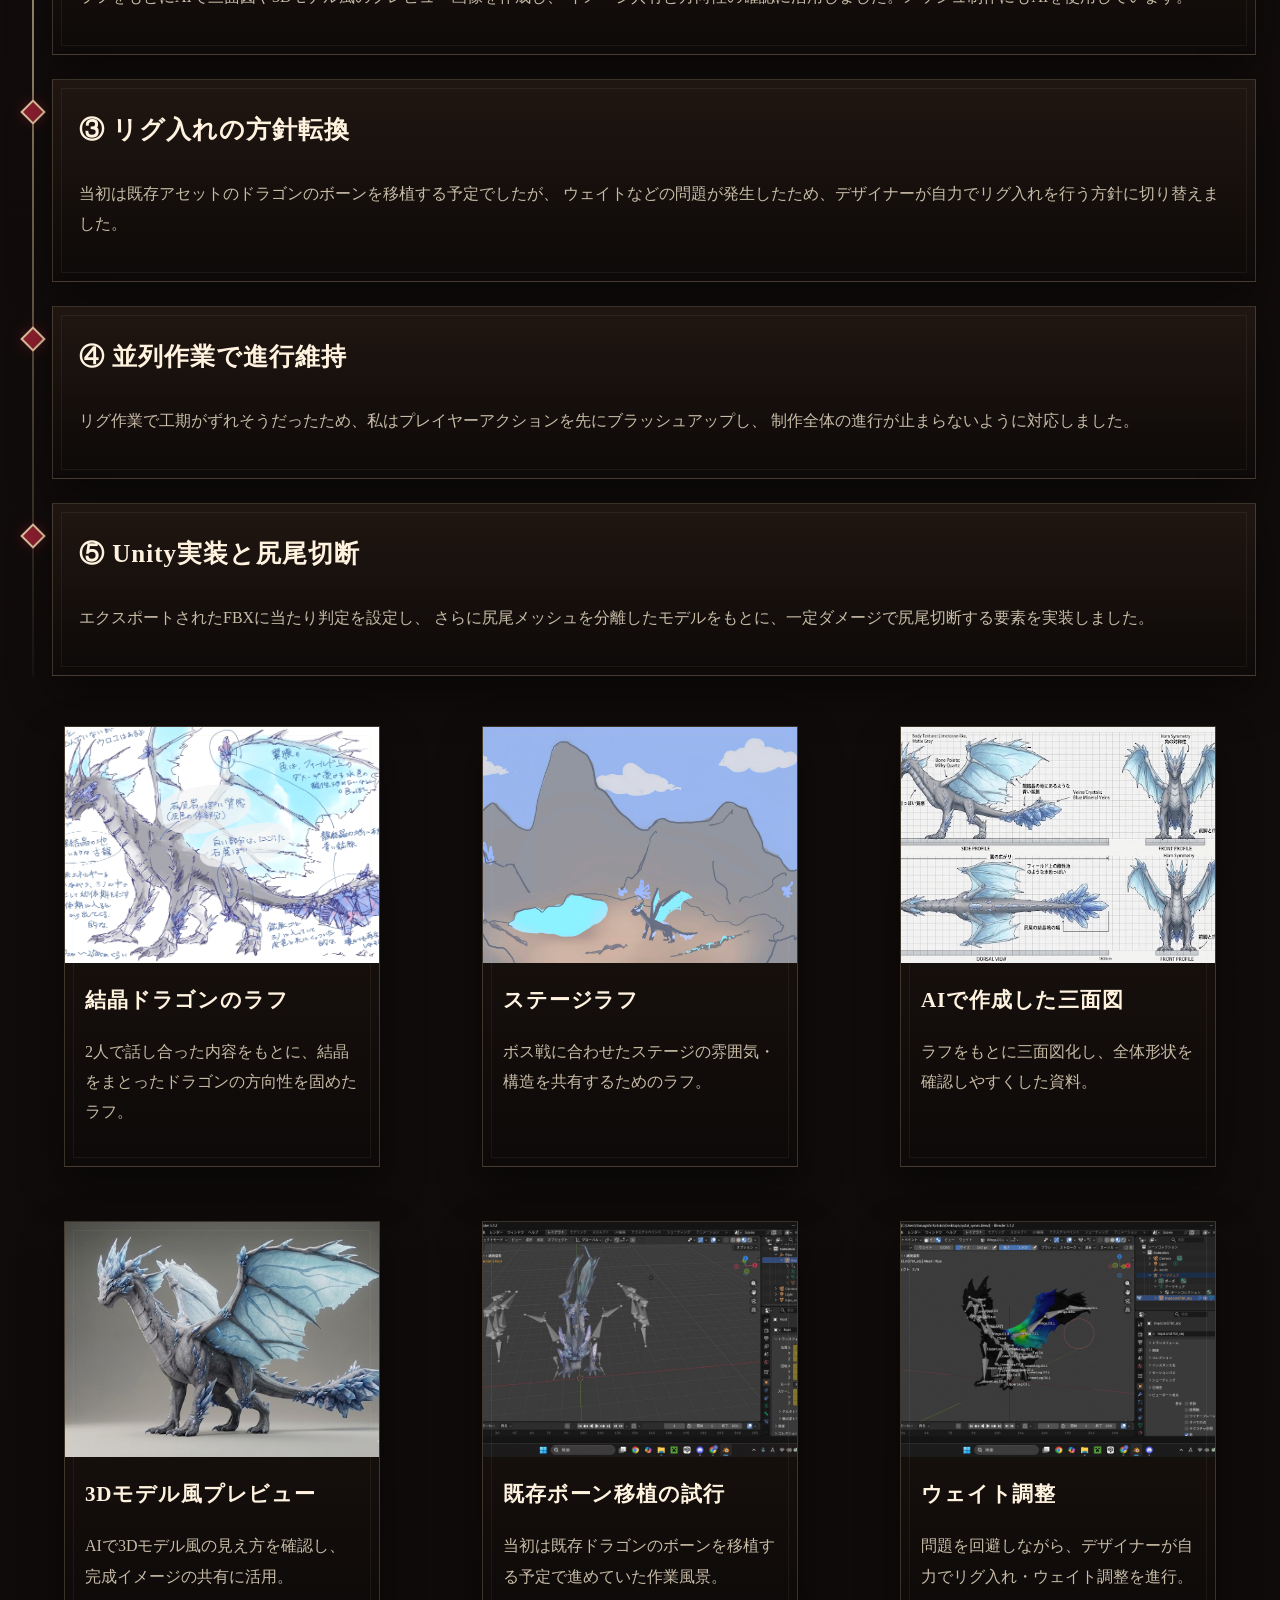
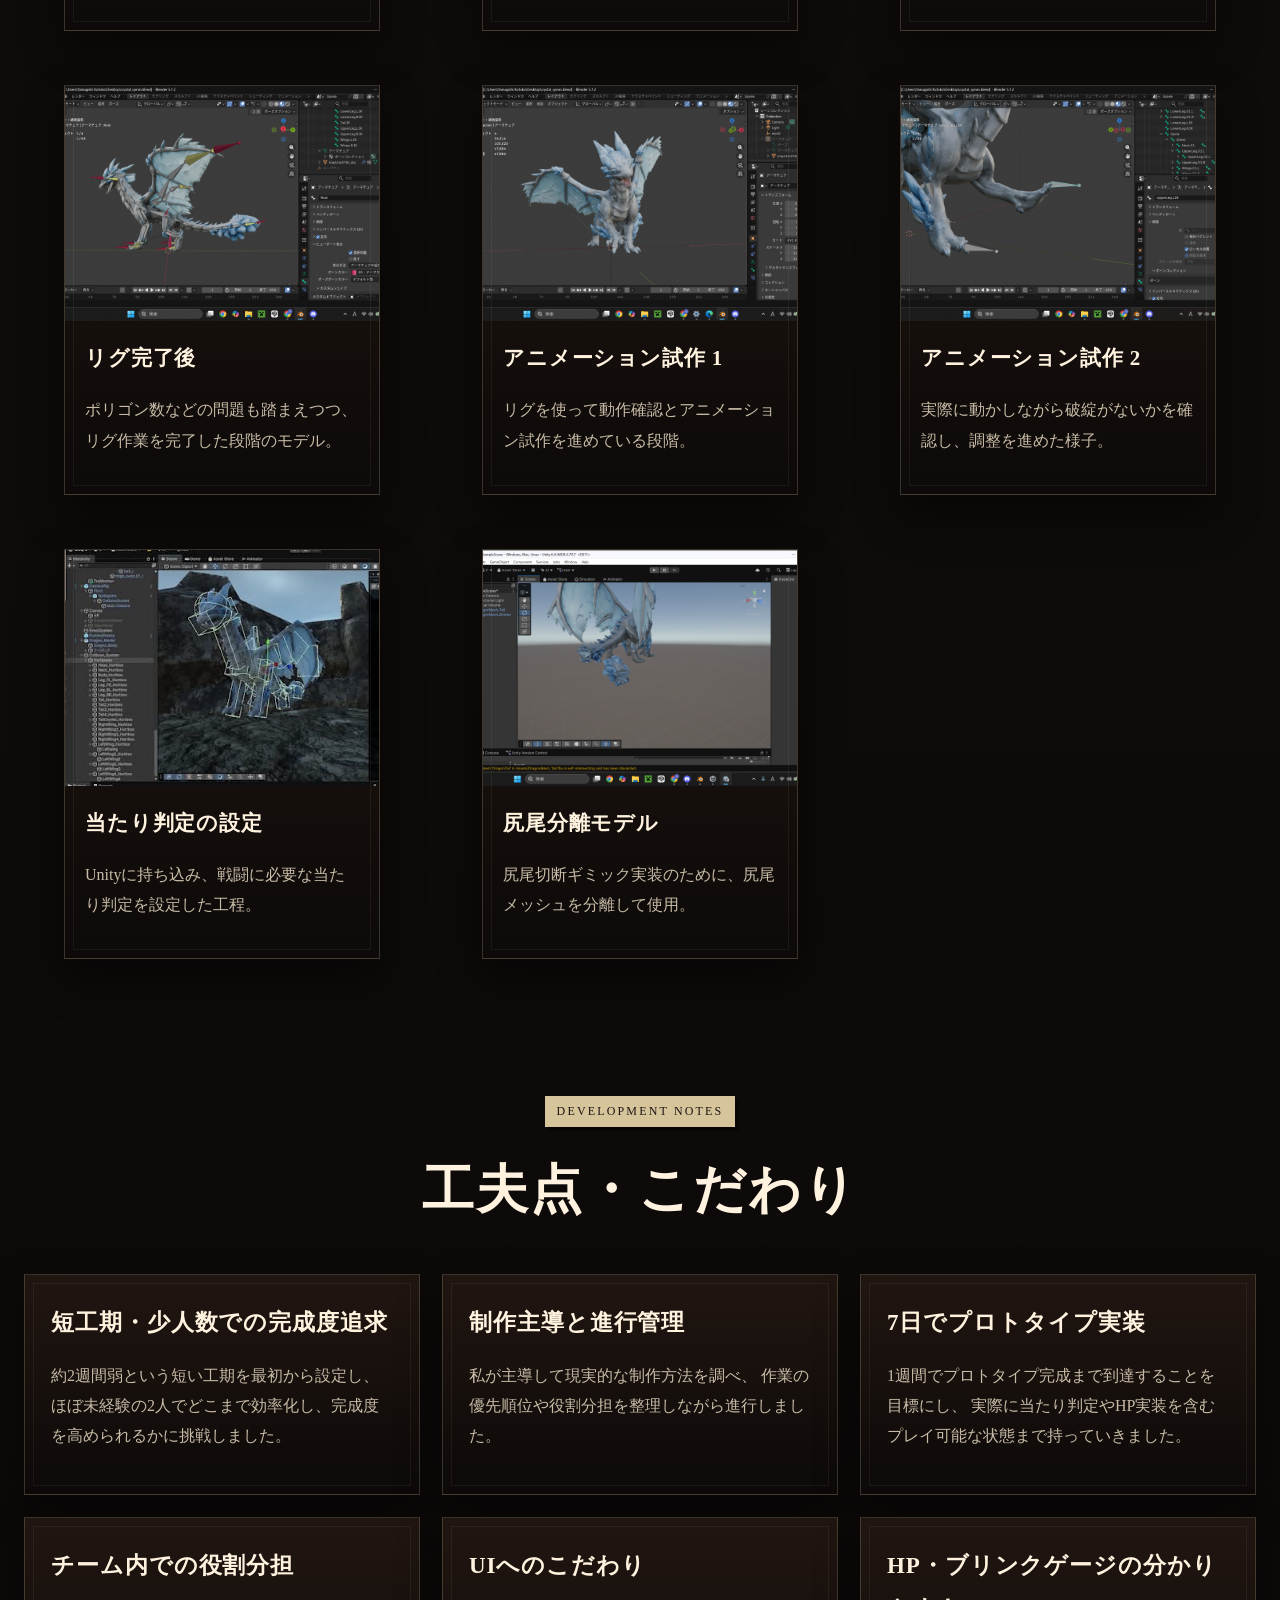
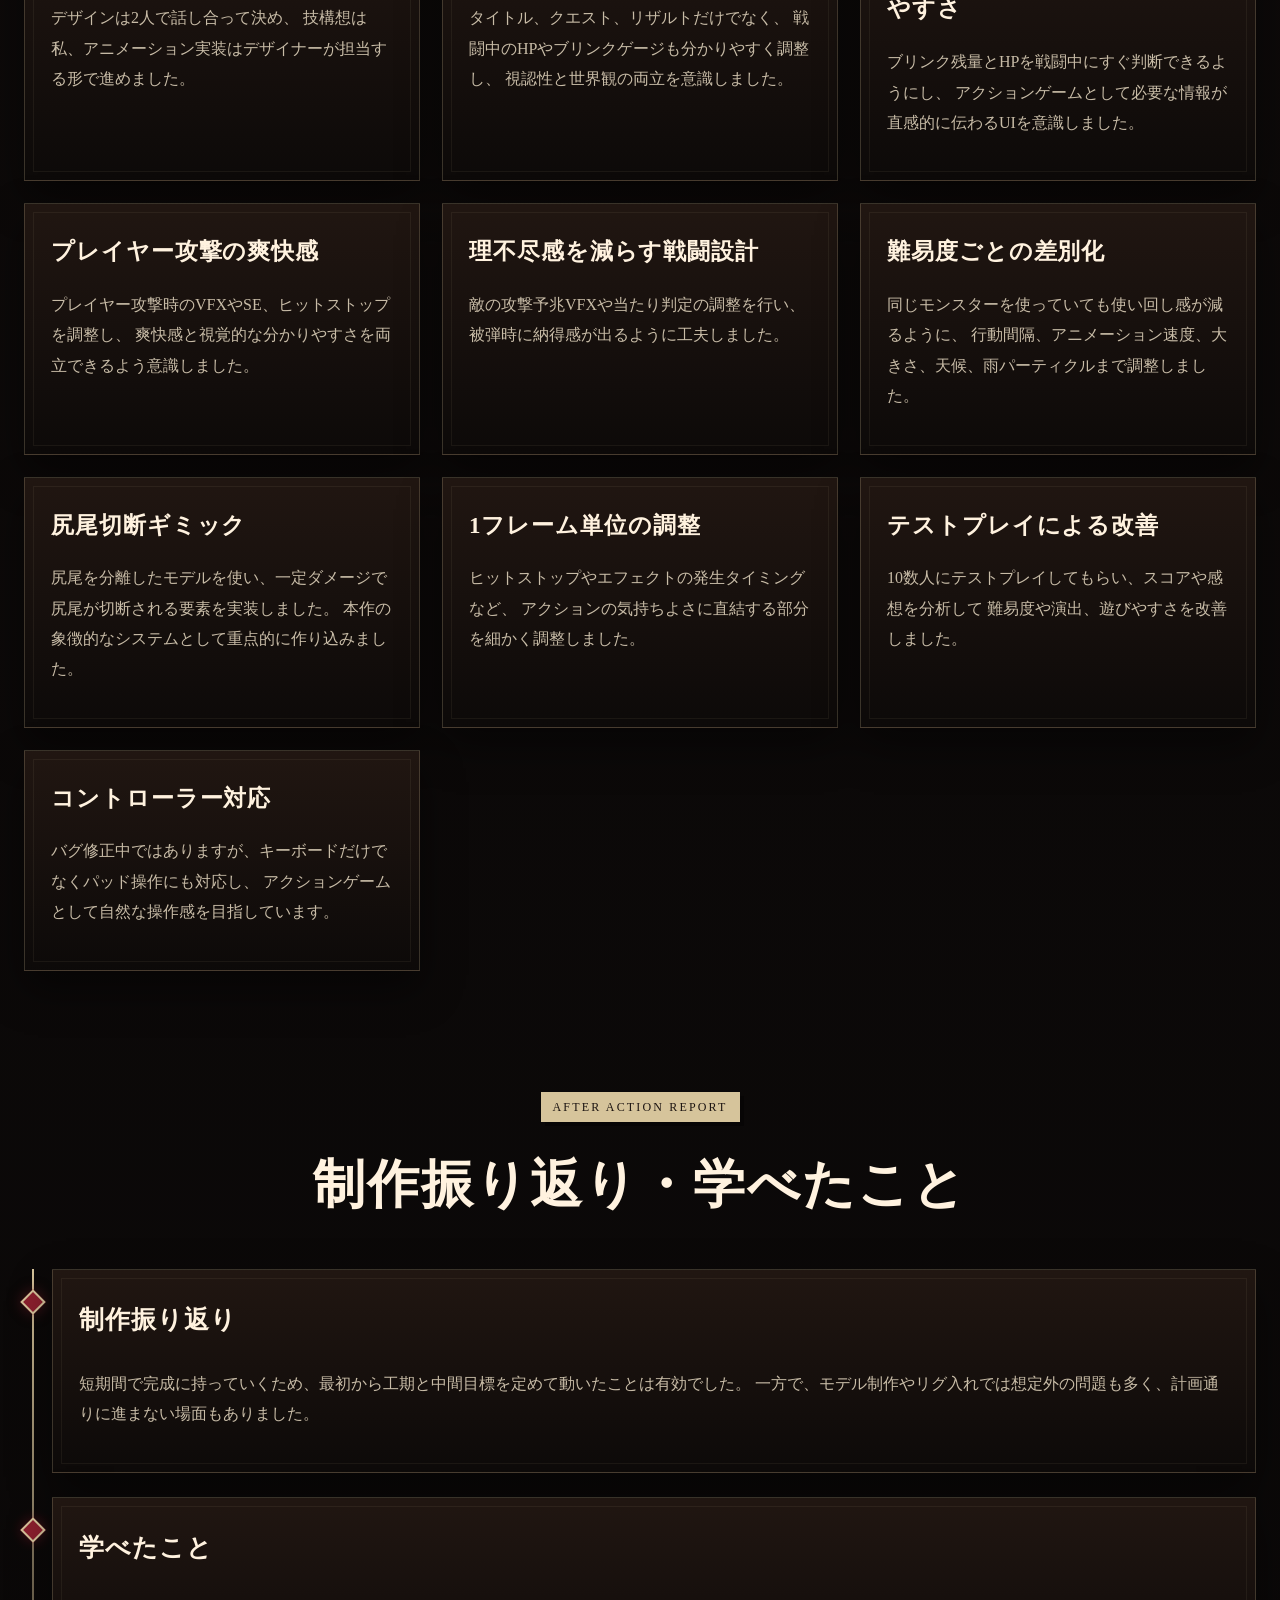
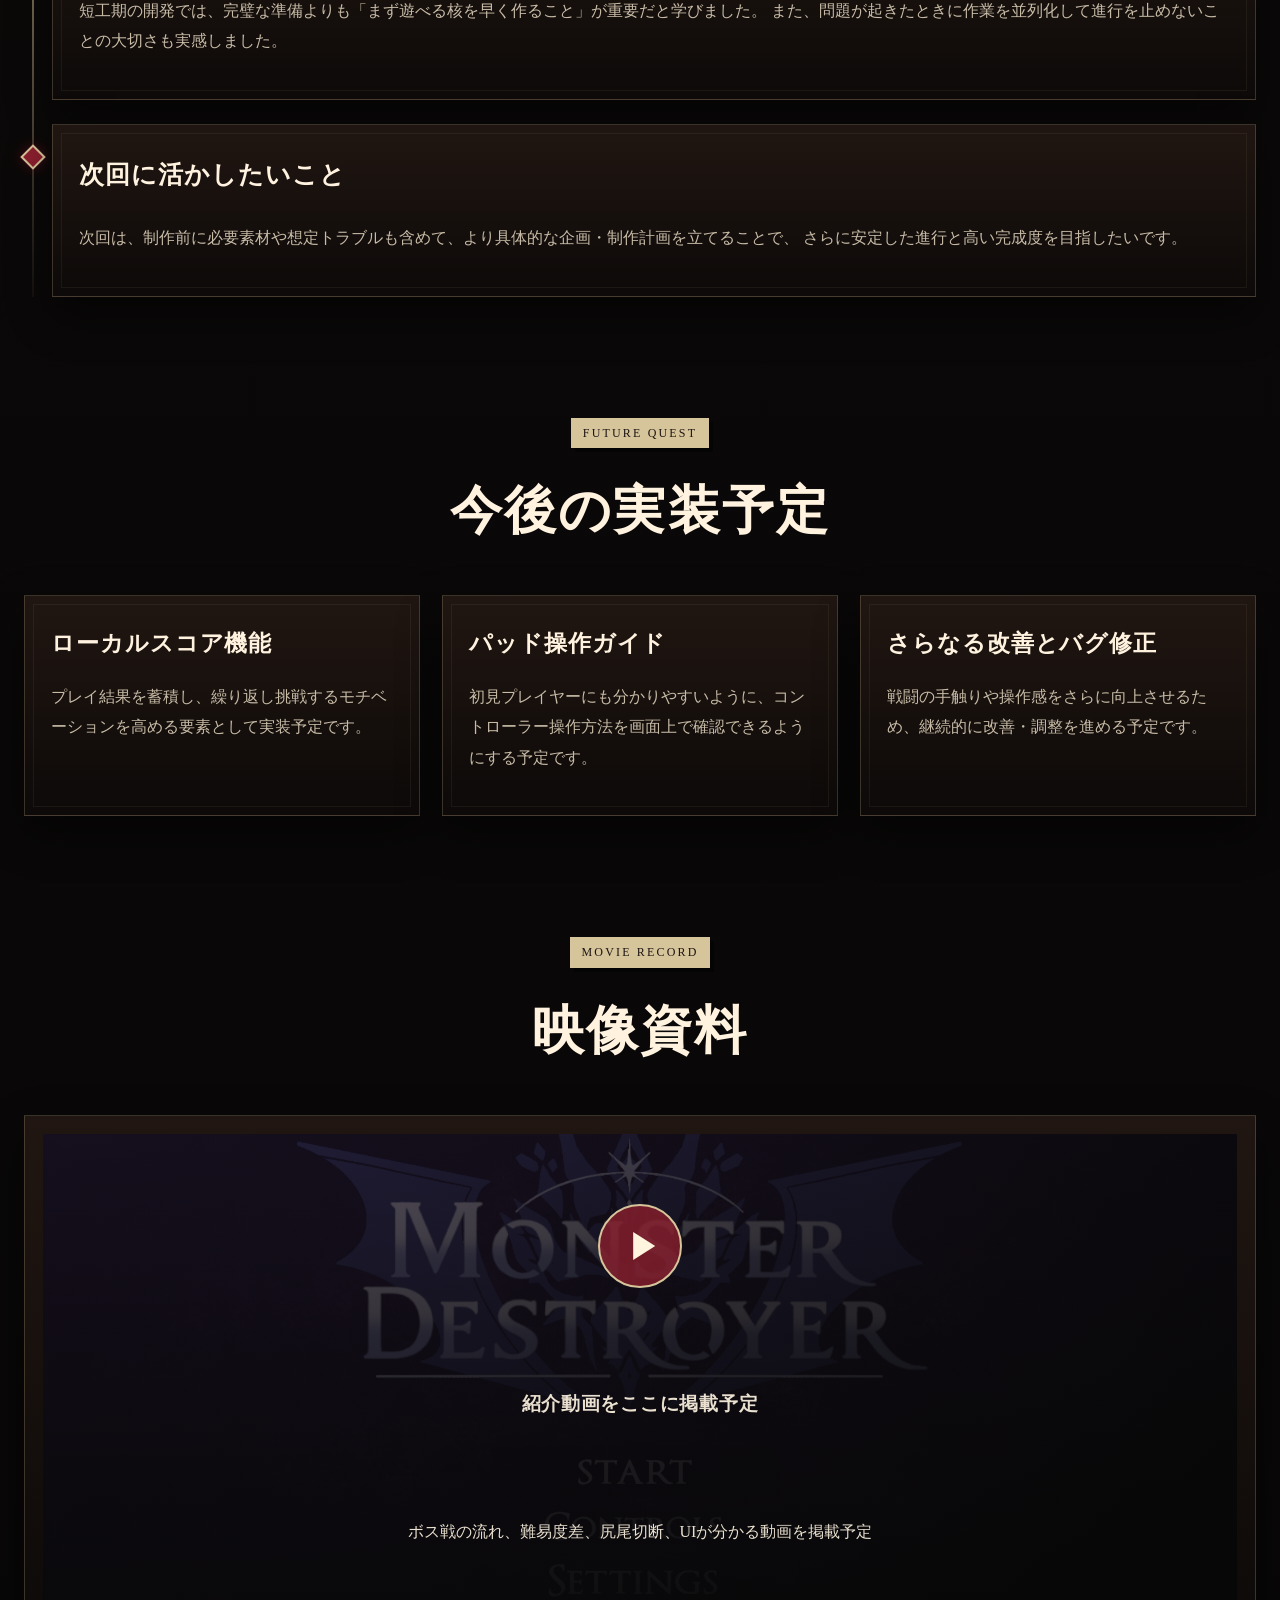
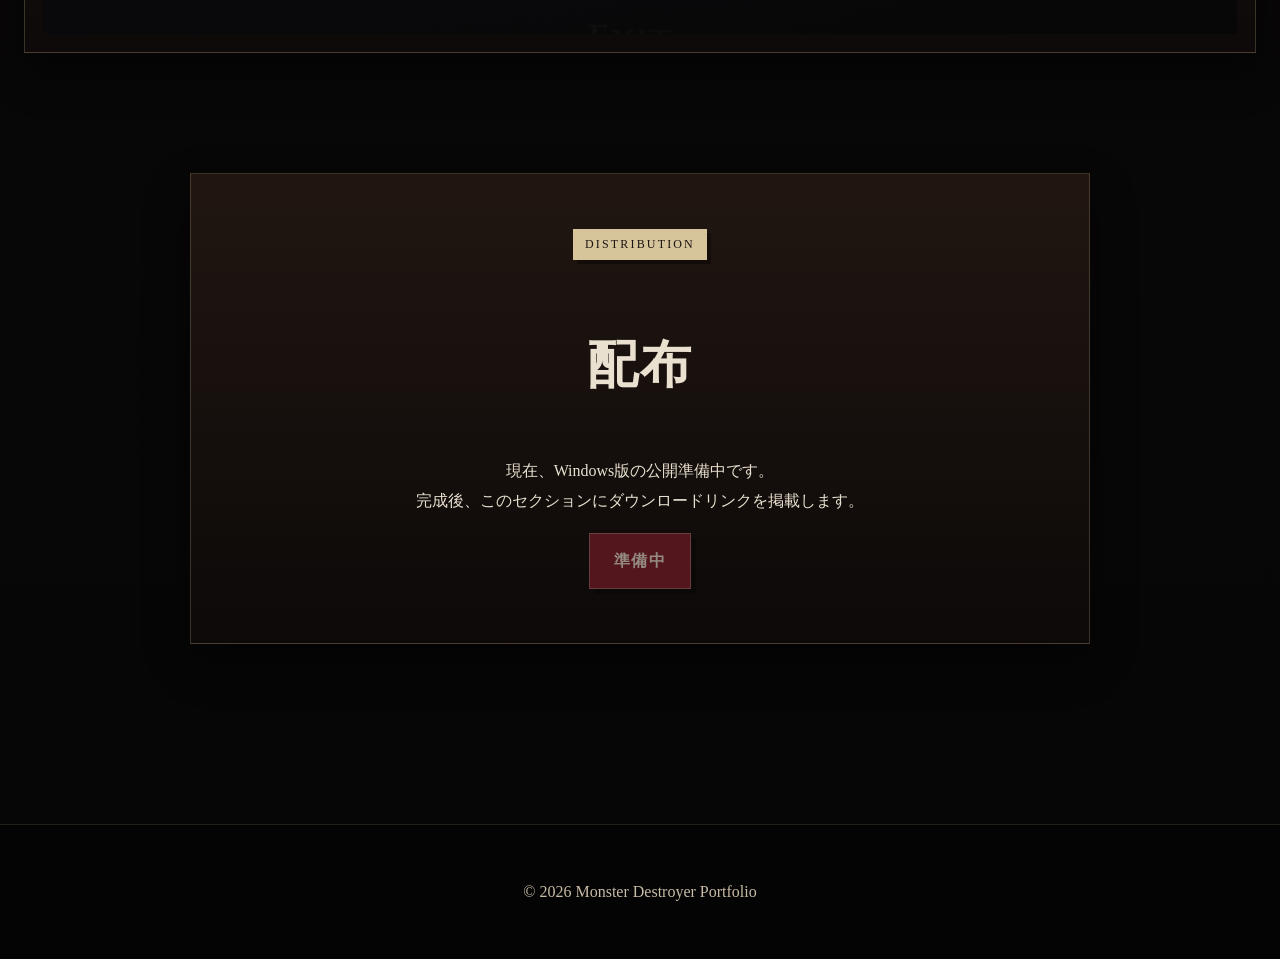
==== commit 309cbbe8: "UI調整" ====
--- a/index.html
+++ b/index.html
@@ -9,28 +9,26 @@
 </head>
 
 <body>
-    <div class="bg-orb orb-1"></div>
-    <div class="bg-orb orb-2"></div>
-    <div class="bg-grid"></div>
-
-    <a href="#top" class="back-to-top" aria-label="ページトップへ戻る">↑</a>
+    <div class="guild-bg"></div>
+    <div class="paper-noise"></div>
 
     <header class="hero" id="top">
         <div class="hero-overlay"></div>
 
         <div class="hero-inner">
             <p class="eyebrow reveal">Unity 3D Boss Battle Action</p>
+
             <h1 class="reveal delay-1">Monster Destroyer</h1>
 
             <p class="hero-copy reveal delay-2">
-                巨大な結晶ドラゴンと戦う短編3Dボスバトルアクション。<br>
-                約2週間弱の短期制作で、7日目にプレイ可能なプロトタイプまで実装しました。
+                巨大な結晶ドラゴンとの短編ボス戦を軸にした、3Dアクションゲームです。<br>
+                制作期間は約2週間弱。1週間でプロトタイプ実装まで到達することを最初から目標に定め、
+                ほぼ未経験の2人で、どこまで効率化し、完成度を高められるかに挑戦しました。
             </p>
 
             <div class="hero-buttons reveal delay-3">
-                <a href="#movie" class="btn btn-primary">紹介動画を見る</a>
-                <a href="#download" class="btn btn-secondary">ダウンロード</a>
-                <a href="process.html" class="btn btn-ghost">制作の裏側を見る</a>
+                <a href="#overview" class="btn btn-primary">作品概要を見る</a>
+                <a href="#gameplay" class="btn btn-secondary">戦闘記録を見る</a>
             </div>
 
             <div class="hero-stats reveal delay-4">
@@ -38,14 +36,17 @@
                     <span class="stat-number">2人</span>
                     <span class="stat-label">制作体制</span>
                 </div>
+
                 <div class="stat-card">
                     <span class="stat-number">約2週間弱</span>
-                    <span class="stat-label">制作期間</span>
-                </div>
+                    <span class="stat-label">工期</span>
+                </div>
+
                 <div class="stat-card">
                     <span class="stat-number">7日</span>
                     <span class="stat-label">プロトタイプ実装</span>
                 </div>
+
                 <div class="stat-card">
                     <span class="stat-number">10数人</span>
                     <span class="stat-label">テストプレイ</span>
@@ -60,20 +61,662 @@
     </header>
 
     <nav class="site-nav">
-        <a href="#movie">動画</a>
-        <a href="#screens">スクショ</a>
-        <a href="#overview">概要</a>
-        <a href="#features">特徴</a>
-        <a href="#role">担当範囲</a>
-        <a href="#download">DL</a>
-        <a href="process.html">制作裏側</a>
+        <a href="#overview">作品概要</a>
+        <a href="#production">制作条件</a>
+        <a href="#difficulty">難易度設計</a>
+        <a href="#gameplay">戦闘記録</a>
+        <a href="#process">制作工程</a>
+        <a href="#effort">工夫点</a>
+        <a href="#reflection">振り返り</a>
+        <a href="#future">今後</a>
+        <a href="#movie">映像資料</a>
+        <a href="#download">配布</a>
     </nav>
 
     <main>
-        <section id="movie" class="section first-section">
-            <div class="section-heading reveal">
-                <p class="section-kicker">Movie</p>
-                <h2>紹介動画</h2>
+        <section id="overview" class="section">
+            <div class="section-heading reveal">
+                <p class="section-kicker">Game Overview</p>
+                <h2>作品概要</h2>
+            </div>
+
+            <div class="overview-grid">
+                <div class="glass-card reveal">
+                    <h3>作品概要</h3>
+
+                    <p>
+                        『Monster Destroyer』は、プレイヤーが巨大な結晶ドラゴンに挑む
+                        短編3Dボスバトルアクションです。
+                        プレイヤーはブリンク、コンボ、ロックオン、尻尾切断などを活用しながら、
+                        短時間でも濃いボス戦体験が得られることを目指しました。
+                    </p>
+
+                    <p>
+                        本作では、「結晶をまとったドラゴン」というコンセプトを核に、
+                        一定ダメージで尻尾を切断できるギミックを実装しました。
+                        見た目の変化だけでなく、ボス戦の達成感を高める目玉要素として設計しています。
+                    </p>
+
+                    <p>
+                        また、クリア時にはスコアとランクを表示し、
+                        プレイヤーが自分のプレイを振り返り、より高いスコアを目指して再挑戦したくなるようにしました。
+                        短編作品でもリプレイ率を上げることを意識しています。
+                    </p>
+                </div>
+
+                <div class="glass-card reveal delay-1">
+                    <h3>基本情報</h3>
+
+                    <ul class="info-list">
+                        <li>
+                            <span>ジャンル</span>
+                            <strong>3Dボスバトルアクション</strong>
+                        </li>
+
+                        <li>
+                            <span>制作人数</span>
+                            <strong>2人</strong>
+                        </li>
+
+                        <li>
+                            <span>制作期間</span>
+                            <strong>約2週間弱</strong>
+                        </li>
+
+                        <li>
+                            <span>自分の担当</span>
+                            <strong>企画 / 実装 / UI / 難易度調整 / テスト分析 / 制作主導</strong>
+                        </li>
+
+                        <li>
+                            <span>デザイナー担当</span>
+                            <strong>ラフ / リグ入れ / アニメーション</strong>
+                        </li>
+
+                        <li>
+                            <span>AIの使用範囲</span>
+                            <strong>ドラゴンのメッシュ制作のみ</strong>
+                        </li>
+                    </ul>
+                </div>
+            </div>
+        </section>
+
+        <section id="production" class="section">
+            <div class="section-heading reveal">
+                <p class="section-kicker">Production Setup</p>
+                <h2>制作条件と進め方</h2>
+            </div>
+
+            <div class="feature-grid">
+                <article class="feature-card reveal">
+                    <h3>最初に工期を決めて制作</h3>
+                    <p>
+                        工期は最初から約2週間と定め、
+                        そのうち1週間でプロトタイプ実装まで持っていくことを明確な目標にして制作しました。
+                    </p>
+                </article>
+
+                <article class="feature-card reveal delay-1">
+                    <h3>ほぼ未経験の2人で挑戦</h3>
+                    <p>
+                        自分もデザイナーも、ゲーム制作・モデリングともにほぼ未経験の状態からスタートしました。
+                        「限られた期間の中でどこまで完成度を高められるか」をテーマに進めました。
+                    </p>
+                </article>
+
+                <article class="feature-card reveal delay-2">
+                    <h3>現実的な方法を調査して実行</h3>
+                    <p>
+                        自分が主導し、期限内に間に合わせるための現実的な制作手順を2人で調べ、
+                        必要な作業を切り分けながら進行しました。
+                    </p>
+                </article>
+
+                <article class="feature-card reveal">
+                    <h3>担当分担を明確化</h3>
+                    <p>
+                        デザインは自分とデザイナーで話し合って決定し、
+                        技の構想は自分が担当、アニメーションの実装はデザイナーに担当してもらいました。
+                    </p>
+                </article>
+
+                <article class="feature-card reveal delay-1">
+                    <h3>リグ遅延時は並列で進行</h3>
+                    <p>
+                        リグ入れが想定より難航した際は、私は先にプレイヤーアクションのブラッシュアップを進め、
+                        制作の停滞を避けるようにしました。
+                    </p>
+                </article>
+
+                <article class="feature-card reveal delay-2">
+                    <h3>7日で当たり判定・HPまで実装</h3>
+                    <p>
+                        実際に7日でプレイ可能な状態にし、
+                        プレイヤーとボスの当たり判定、HP、戦闘の基本ループまで実装しました。
+                    </p>
+                </article>
+            </div>
+        </section>
+
+        <section id="difficulty" class="section">
+            <div class="section-heading reveal">
+                <p class="section-kicker">Difficulty Design</p>
+                <h2>難易度ごとのクエスト演出</h2>
+            </div>
+
+            <p class="section-lead reveal">
+                Easy / Normal / Hard の3段階を実装しました。<br>
+                同じモンスターを使っていても単なる使い回しに見えないよう、
+                行動間隔・アニメーション速度・モンスターの大きさ・天候・雨パーティクルなどを調整し、
+                難易度ごとに異なる印象を作ることにも注力しました。
+            </p>
+
+            <div class="difficulty-grid">
+                <article class="difficulty-card reveal">
+                    <div class="difficulty-image">
+                        <img src="images/quest_easy.png" alt="Easyのクエスト画面">
+                    </div>
+
+                    <div class="difficulty-body">
+                        <span class="badge easy">Easy</span>
+                        <h3>初心者向けの導入</h3>
+                        <p>
+                            初心者が遊びやすい入り口として設計。
+                            ボスのサイズやテンポも含めて、まず行動を把握しやすい体験を目指しました。
+                        </p>
+                    </div>
+                </article>
+
+                <article class="difficulty-card reveal delay-1">
+                    <div class="difficulty-image">
+                        <img src="images/quest_normal.png" alt="Normalのクエスト画面">
+                    </div>
+
+                    <div class="difficulty-body">
+                        <span class="badge normal">Normal</span>
+                        <h3>標準体験の基準</h3>
+                        <p>
+                            本作の基準難易度です。
+                            プレイ体験・スコア設計・UI・敵行動などの全体バランスは、
+                            この難易度を中心に調整しました。
+                        </p>
+                    </div>
+                </article>
+
+                <article class="difficulty-card reveal delay-2">
+                    <div class="difficulty-image">
+                        <img src="images/quest_hard.png" alt="Hardのクエスト画面">
+                    </div>
+
+                    <div class="difficulty-body">
+                        <span class="badge hard">Hard</span>
+                        <h3>経験者向けの歯ごたえ</h3>
+                        <p>
+                            行動間隔やアニメーション速度を上げ、
+                            雨パーティクルや天候変化も加えて、強敵感と緊張感を演出しました。
+                        </p>
+                    </div>
+                </article>
+            </div>
+
+            <div class="glass-card detail-card reveal">
+                <h3>難易度調整で意識したこと</h3>
+
+                <ul class="bullet-list">
+                    <li>同じボスでもサイズ・行動間隔・アニメーション速度を変えて体感差を出す</li>
+                    <li>天候や雨パーティクルで視覚的にも難易度の印象を変える</li>
+                    <li>短工期でも「ただ数値を変えただけ」に見えないよう演出面を追加する</li>
+                    <li>初心者でも楽しめる一方、経験者には歯ごたえが残る設計を目指す</li>
+                </ul>
+            </div>
+        </section>
+
+        <section id="gameplay" class="section">
+            <div class="section-heading reveal">
+                <p class="section-kicker">Battle Records</p>
+                <h2>戦闘記録と実装要素</h2>
+            </div>
+
+            <div class="gallery-grid">
+                <figure class="gallery-card reveal">
+                    <img src="images/quest_hard.png" alt="クエストUI" data-full="images/quest_hard.png">
+                    <figcaption>
+                        <h3>クエストUI</h3>
+                        <p>
+                            古文書風の見た目や配色にこだわり、
+                            タイトル画面からクエスト受注まで世界観の統一感を意識しました。
+                        </p>
+                    </figcaption>
+                </figure>
+
+                <figure class="gallery-card reveal delay-1">
+                    <img src="images/battle_lockon.png" alt="HPとブリンクゲージUI" data-full="images/battle_lockon.png">
+                    <figcaption>
+                        <h3>HP・ブリンクゲージUI</h3>
+                        <p>
+                            HPと、ブリンクの残量を把握しやすいようにUIを調整。
+                            戦闘中でも一目で状況判断できる分かりやすさを意識しました。
+                        </p>
+                    </figcaption>
+                </figure>
+
+                <figure class="gallery-card reveal delay-2">
+                    <img src="images/attack_vfx.png" alt="プレイヤー攻撃時のVFX" data-full="images/attack_vfx.png">
+                    <figcaption>
+                        <h3>プレイヤー攻撃VFX</h3>
+                        <p>
+                            爽快感と視覚的な分かりやすさを両立することを目指して調整。
+                            攻撃の手応えが伝わるように演出しました。
+                        </p>
+                    </figcaption>
+                </figure>
+
+                <figure class="gallery-card reveal">
+                    <img src="images/battle_warning_vfx.png" alt="突進前の予兆VFX" data-full="images/battle_warning_vfx.png">
+                    <figcaption>
+                        <h3>突進前の予兆VFX</h3>
+                        <p>
+                            敵の突進前にVFXを入れることで、見切りやブリンクをしやすくし、
+                            理不尽な被弾感を減らすことを狙いました。
+                        </p>
+                    </figcaption>
+                </figure>
+
+                <figure class="gallery-card reveal delay-1">
+                    <img src="images/battle_lockon.png" alt="ターゲットカメラ" data-full="images/battle_lockon.png">
+                    <figcaption>
+                        <h3>ターゲットカメラ</h3>
+                        <p>
+                            UX改善のためにロックオン視点を実装。
+                            ボスとの距離感や向きが分かりやすくなり、戦闘中の視点管理を改善しました。
+                        </p>
+                    </figcaption>
+                </figure>
+
+                <figure class="gallery-card reveal delay-2">
+                    <img src="images/battle_tailcut.png" alt="尻尾切断の戦闘画面" data-full="images/battle_tailcut.png">
+                    <figcaption>
+                        <h3>尻尾切断ギミック</h3>
+                        <p>
+                            一定ダメージで尻尾を切断できる要素を実装。
+                            見た目の変化だけでなく、ボス戦の目玉要素として作り込みました。
+                        </p>
+                    </figcaption>
+                </figure>
+
+                <figure class="gallery-card reveal">
+                    <img src="images/result_score.png" alt="リザルトスコア画面" data-full="images/result_score.png">
+                    <figcaption>
+                        <h3>リザルトスコア</h3>
+                        <p>
+                            クリア後にスコア、時間、ランクを確認できるようにし、
+                            プレイ結果を振り返りやすくしました。
+                        </p>
+                    </figcaption>
+                </figure>
+            </div>
+        </section>
+
+        <section id="process" class="section">
+            <div class="section-heading reveal">
+                <p class="section-kicker">Production Process</p>
+                <h2>制作工程記録</h2>
+            </div>
+
+            <p class="section-lead reveal">
+                結晶をまとったドラゴンと、それに対応するステージをオリジナルで構想・実装しました。<br>
+                デザインは自分とデザイナーで話し合って方向性を決め、
+                ラフ → AI支援によるメッシュ生成 → リグ入れ → アニメーション → Unity実装
+                という流れで進めました。
+            </p>
+
+            <div class="timeline process-timeline">
+                <article class="timeline-item reveal">
+                    <span class="timeline-dot"></span>
+
+                    <div class="timeline-card">
+                        <h3>① コンセプト決定</h3>
+                        <p>
+                            「結晶をまとったドラゴン」というコンセプトを2人で話し合い、
+                            そこからデザイナーがラフを制作。ステージのラフも同時に作成しました。
+                        </p>
+                    </div>
+                </article>
+
+                <article class="timeline-item reveal delay-1">
+                    <span class="timeline-dot"></span>
+
+                    <div class="timeline-card">
+                        <h3>② AIを使った三面図・プレビュー・メッシュ制作</h3>
+                        <p>
+                            ラフをもとにAIで三面図や3Dモデル風のプレビュー画像を作成し、
+                            イメージ共有と方向性の確認に活用しました。メッシュ制作にもAIを使用しています。
+                        </p>
+                    </div>
+                </article>
+
+                <article class="timeline-item reveal delay-2">
+                    <span class="timeline-dot"></span>
+
+                    <div class="timeline-card">
+                        <h3>③ リグ入れの方針転換</h3>
+                        <p>
+                            当初は既存アセットのドラゴンのボーンを移植する予定でしたが、
+                            ウェイトなどの問題が発生したため、デザイナーが自力でリグ入れを行う方針に切り替えました。
+                        </p>
+                    </div>
+                </article>
+
+                <article class="timeline-item reveal">
+                    <span class="timeline-dot"></span>
+
+                    <div class="timeline-card">
+                        <h3>④ 並列作業で進行維持</h3>
+                        <p>
+                            リグ作業で工期がずれそうだったため、私はプレイヤーアクションを先にブラッシュアップし、
+                            制作全体の進行が止まらないように対応しました。
+                        </p>
+                    </div>
+                </article>
+
+                <article class="timeline-item reveal delay-1">
+                    <span class="timeline-dot"></span>
+
+                    <div class="timeline-card">
+                        <h3>⑤ Unity実装と尻尾切断</h3>
+                        <p>
+                            エクスポートされたFBXに当たり判定を設定し、
+                            さらに尻尾メッシュを分離したモデルをもとに、一定ダメージで尻尾切断する要素を実装しました。
+                        </p>
+                    </div>
+                </article>
+            </div>
+
+            <div class="gallery-grid process-gallery">
+                <figure class="gallery-card reveal">
+                    <img src="images/dragon_concept_rough.jpg" alt="ドラゴンラフ" data-full="images/dragon_concept_rough.jpg">
+                    <figcaption>
+                        <h3>結晶ドラゴンのラフ</h3>
+                        <p>2人で話し合った内容をもとに、結晶をまとったドラゴンの方向性を固めたラフ。</p>
+                    </figcaption>
+                </figure>
+
+                <figure class="gallery-card reveal delay-1">
+                    <img src="images/stage_rough.jpg" alt="ステージラフ" data-full="images/stage_rough.jpg">
+                    <figcaption>
+                        <h3>ステージラフ</h3>
+                        <p>ボス戦に合わせたステージの雰囲気・構造を共有するためのラフ。</p>
+                    </figcaption>
+                </figure>
+
+                <figure class="gallery-card reveal delay-2">
+                    <img src="images/dragon_blueprint.png" alt="AIで作成した三面図" data-full="images/dragon_blueprint.png">
+                    <figcaption>
+                        <h3>AIで作成した三面図</h3>
+                        <p>ラフをもとに三面図化し、全体形状を確認しやすくした資料。</p>
+                    </figcaption>
+                </figure>
+
+                <figure class="gallery-card reveal">
+                    <img src="images/dragon_preview.png" alt="3Dモデル風プレビュー" data-full="images/dragon_preview.png">
+                    <figcaption>
+                        <h3>3Dモデル風プレビュー</h3>
+                        <p>AIで3Dモデル風の見え方を確認し、完成イメージの共有に活用。</p>
+                    </figcaption>
+                </figure>
+
+                <figure class="gallery-card reveal delay-1">
+                    <img src="images/bone_transfer_attempt.png" alt="既存ボーン移植作業" data-full="images/bone_transfer_attempt.png">
+                    <figcaption>
+                        <h3>既存ボーン移植の試行</h3>
+                        <p>当初は既存ドラゴンのボーンを移植する予定で進めていた作業風景。</p>
+                    </figcaption>
+                </figure>
+
+                <figure class="gallery-card reveal delay-2">
+                    <img src="images/rig_weightpaint.png" alt="ウェイト調整" data-full="images/rig_weightpaint.png">
+                    <figcaption>
+                        <h3>ウェイト調整</h3>
+                        <p>問題を回避しながら、デザイナーが自力でリグ入れ・ウェイト調整を進行。</p>
+                    </figcaption>
+                </figure>
+
+                <figure class="gallery-card reveal">
+                    <img src="images/rig_complete.png" alt="リグ完了後" data-full="images/rig_complete.png">
+                    <figcaption>
+                        <h3>リグ完了後</h3>
+                        <p>ポリゴン数などの問題も踏まえつつ、リグ作業を完了した段階のモデル。</p>
+                    </figcaption>
+                </figure>
+
+                <figure class="gallery-card reveal delay-1">
+                    <img src="images/animation_test_01.png" alt="アニメーション試作1" data-full="images/animation_test_01.png">
+                    <figcaption>
+                        <h3>アニメーション試作 1</h3>
+                        <p>リグを使って動作確認とアニメーション試作を進めている段階。</p>
+                    </figcaption>
+                </figure>
+
+                <figure class="gallery-card reveal delay-2">
+                    <img src="images/animation_test_02.png" alt="アニメーション試作2" data-full="images/animation_test_02.png">
+                    <figcaption>
+                        <h3>アニメーション試作 2</h3>
+                        <p>実際に動かしながら破綻がないかを確認し、調整を進めた様子。</p>
+                    </figcaption>
+                </figure>
+
+                <figure class="gallery-card reveal">
+                    <img src="images/unity_hitbox.png" alt="Unityで当たり判定設定" data-full="images/unity_hitbox.png">
+                    <figcaption>
+                        <h3>当たり判定の設定</h3>
+                        <p>Unityに持ち込み、戦闘に必要な当たり判定を設定した工程。</p>
+                    </figcaption>
+                </figure>
+
+                <figure class="gallery-card reveal delay-1">
+                    <img src="images/tail_separation.png" alt="尻尾分離モデル" data-full="images/tail_separation.png">
+                    <figcaption>
+                        <h3>尻尾分離モデル</h3>
+                        <p>尻尾切断ギミック実装のために、尻尾メッシュを分離して使用。</p>
+                    </figcaption>
+                </figure>
+            </div>
+        </section>
+
+        <section id="effort" class="section">
+            <div class="section-heading reveal">
+                <p class="section-kicker">Development Notes</p>
+                <h2>工夫点・こだわり</h2>
+            </div>
+
+            <div class="feature-grid">
+                <article class="feature-card reveal">
+                    <h3>短工期・少人数での完成度追求</h3>
+                    <p>
+                        約2週間弱という短い工期を最初から設定し、
+                        ほぼ未経験の2人でどこまで効率化し、完成度を高められるかに挑戦しました。
+                    </p>
+                </article>
+
+                <article class="feature-card reveal delay-1">
+                    <h3>制作主導と進行管理</h3>
+                    <p>
+                        私が主導して現実的な制作方法を調べ、
+                        作業の優先順位や役割分担を整理しながら進行しました。
+                    </p>
+                </article>
+
+                <article class="feature-card reveal delay-2">
+                    <h3>7日でプロトタイプ実装</h3>
+                    <p>
+                        1週間でプロトタイプ完成まで到達することを目標にし、
+                        実際に当たり判定やHP実装を含むプレイ可能な状態まで持っていきました。
+                    </p>
+                </article>
+
+                <article class="feature-card reveal">
+                    <h3>チーム内での役割分担</h3>
+                    <p>
+                        デザインは2人で話し合って決め、
+                        技構想は私、アニメーション実装はデザイナーが担当する形で進めました。
+                    </p>
+                </article>
+
+                <article class="feature-card reveal delay-1">
+                    <h3>UIへのこだわり</h3>
+                    <p>
+                        タイトル、クエスト、リザルトだけでなく、
+                        戦闘中のHPやブリンクゲージも分かりやすく調整し、
+                        視認性と世界観の両立を意識しました。
+                    </p>
+                </article>
+
+                <article class="feature-card reveal delay-2">
+                    <h3>HP・ブリンクゲージの分かりやすさ</h3>
+                    <p>
+                        ブリンク残量とHPを戦闘中にすぐ判断できるようにし、
+                        アクションゲームとして必要な情報が直感的に伝わるUIを意識しました。
+                    </p>
+                </article>
+
+                <article class="feature-card reveal">
+                    <h3>プレイヤー攻撃の爽快感</h3>
+                    <p>
+                        プレイヤー攻撃時のVFXやSE、ヒットストップを調整し、
+                        爽快感と視覚的な分かりやすさを両立できるよう意識しました。
+                    </p>
+                </article>
+
+                <article class="feature-card reveal delay-1">
+                    <h3>理不尽感を減らす戦闘設計</h3>
+                    <p>
+                        敵の攻撃予兆VFXや当たり判定の調整を行い、
+                        被弾時に納得感が出るように工夫しました。
+                    </p>
+                </article>
+
+                <article class="feature-card reveal delay-2">
+                    <h3>難易度ごとの差別化</h3>
+                    <p>
+                        同じモンスターを使っていても使い回し感が減るように、
+                        行動間隔、アニメーション速度、大きさ、天候、雨パーティクルまで調整しました。
+                    </p>
+                </article>
+
+                <article class="feature-card reveal">
+                    <h3>尻尾切断ギミック</h3>
+                    <p>
+                        尻尾を分離したモデルを使い、一定ダメージで尻尾が切断される要素を実装しました。
+                        本作の象徴的なシステムとして重点的に作り込みました。
+                    </p>
+                </article>
+
+                <article class="feature-card reveal delay-1">
+                    <h3>1フレーム単位の調整</h3>
+                    <p>
+                        ヒットストップやエフェクトの発生タイミングなど、
+                        アクションの気持ちよさに直結する部分を細かく調整しました。
+                    </p>
+                </article>
+
+                <article class="feature-card reveal delay-2">
+                    <h3>テストプレイによる改善</h3>
+                    <p>
+                        10数人にテストプレイしてもらい、スコアや感想を分析して
+                        難易度や演出、遊びやすさを改善しました。
+                    </p>
+                </article>
+
+                <article class="feature-card reveal">
+                    <h3>コントローラー対応</h3>
+                    <p>
+                        バグ修正中ではありますが、キーボードだけでなくパッド操作にも対応し、
+                        アクションゲームとして自然な操作感を目指しています。
+                    </p>
+                </article>
+            </div>
+        </section>
+
+        <section id="reflection" class="section">
+            <div class="section-heading reveal">
+                <p class="section-kicker">After Action Report</p>
+                <h2>制作振り返り・学べたこと</h2>
+            </div>
+
+            <div class="timeline">
+                <article class="timeline-item reveal">
+                    <span class="timeline-dot"></span>
+
+                    <div class="timeline-card">
+                        <h3>制作振り返り</h3>
+                        <p>
+                            短期間で完成に持っていくため、最初から工期と中間目標を定めて動いたことは有効でした。
+                            一方で、モデル制作やリグ入れでは想定外の問題も多く、計画通りに進まない場面もありました。
+                        </p>
+                    </div>
+                </article>
+
+                <article class="timeline-item reveal delay-1">
+                    <span class="timeline-dot"></span>
+
+                    <div class="timeline-card">
+                        <h3>学べたこと</h3>
+                        <p>
+                            短工期の開発では、完璧な準備よりも「まず遊べる核を早く作ること」が重要だと学びました。
+                            また、問題が起きたときに作業を並列化して進行を止めないことの大切さも実感しました。
+                        </p>
+                    </div>
+                </article>
+
+                <article class="timeline-item reveal delay-2">
+                    <span class="timeline-dot"></span>
+
+                    <div class="timeline-card">
+                        <h3>次回に活かしたいこと</h3>
+                        <p>
+                            次回は、制作前に必要素材や想定トラブルも含めて、より具体的な企画・制作計画を立てることで、
+                            さらに安定した進行と高い完成度を目指したいです。
+                        </p>
+                    </div>
+                </article>
+            </div>
+        </section>
+
+        <section id="future" class="section">
+            <div class="section-heading reveal">
+                <p class="section-kicker">Future Quest</p>
+                <h2>今後の実装予定</h2>
+            </div>
+
+            <div class="future-grid">
+                <div class="future-card reveal">
+                    <h3>ローカルスコア機能</h3>
+                    <p>
+                        プレイ結果を蓄積し、繰り返し挑戦するモチベーションを高める要素として実装予定です。
+                    </p>
+                </div>
+
+                <div class="future-card reveal delay-1">
+                    <h3>パッド操作ガイド</h3>
+                    <p>
+                        初見プレイヤーにも分かりやすいように、コントローラー操作方法を画面上で確認できるようにする予定です。
+                    </p>
+                </div>
+
+                <div class="future-card reveal delay-2">
+                    <h3>さらなる改善とバグ修正</h3>
+                    <p>
+                        戦闘の手触りや操作感をさらに向上させるため、継続的に改善・調整を進める予定です。
+                    </p>
+                </div>
+            </div>
+        </section>
+
+        <section id="movie" class="section">
+            <div class="section-heading reveal">
+                <p class="section-kicker">Movie Record</p>
+                <h2>映像資料</h2>
             </div>
 
             <div class="video-shell reveal">
@@ -81,174 +724,22 @@
                     <div class="video-placeholder">
                         <div class="play-icon"></div>
                         <h3>紹介動画をここに掲載予定</h3>
-                        <p>ボス戦の流れ、難易度差、部位破壊、UIが分かる動画を掲載予定</p>
-                    </div>
-                </div>
-            </div>
-        </section>
-
-        <section id="screens" class="section">
-            <div class="section-heading reveal">
-                <p class="section-kicker">Screenshots</p>
-                <h2>スクリーンショット</h2>
-            </div>
-
-            <div class="gallery-grid">
-                <figure class="gallery-card reveal">
-                    <img src="images/attack_vfx.png" alt="プレイヤー攻撃時のVFX" data-full="images/attack_vfx.png">
-                    <figcaption>
-                        <h3>攻撃VFX</h3>
-                        <p>攻撃の爽快感と視覚的な分かりやすさを両立。</p>
-                    </figcaption>
-                </figure>
-
-                <figure class="gallery-card reveal delay-1">
-                    <img src="images/battle_warning_vfx.png" alt="突進前の予兆VFX" data-full="images/battle_warning_vfx.png">
-                    <figcaption>
-                        <h3>攻撃予兆</h3>
-                        <p>突進前に予兆を出し、見切りやすさと納得感を向上。</p>
-                    </figcaption>
-                </figure>
-
-                <figure class="gallery-card reveal delay-2">
-                    <img src="images/battle_lockon.png" alt="ターゲットカメラとUI" data-full="images/battle_lockon.png">
-                    <figcaption>
-                        <h3>ロックオン・戦闘UI</h3>
-                        <p>HPとブリンクゲージを見やすくし、戦闘中の判断を支援。</p>
-                    </figcaption>
-                </figure>
-
-                <figure class="gallery-card reveal">
-                    <img src="images/battle_tailcut.png" alt="尻尾切断" data-full="images/battle_tailcut.png">
-                    <figcaption>
-                        <h3>尻尾切断</h3>
-                        <p>一定ダメージで尻尾を切断できる本作の目玉要素。</p>
-                    </figcaption>
-                </figure>
-
-                <figure class="gallery-card reveal delay-1">
-                    <img src="images/result_score.png" alt="リザルトスコア" data-full="images/result_score.png">
-                    <figcaption>
-                        <h3>リザルトスコア</h3>
-                        <p>時間、ボーナス、ランクを表示し、再挑戦したくなる構成に。</p>
-                    </figcaption>
-                </figure>
-
-                <figure class="gallery-card reveal delay-2">
-                    <img src="images/quest_hard.png" alt="クエストUI" data-full="images/quest_hard.png">
-                    <figcaption>
-                        <h3>クエストUI</h3>
-                        <p>黒と紫と白を基調とし世界観を演出。</p>
-                    </figcaption>
-                </figure>
-            </div>
-        </section>
-
-        <section id="overview" class="section">
-            <div class="section-heading reveal">
-                <p class="section-kicker">Overview</p>
-                <h2>ゲーム概要</h2>
-            </div>
-
-            <div class="overview-grid">
-                <div class="glass-card reveal">
-                    <h3>短編ボスバトルアクション</h3>
-                    <p>
-                        『Monster Destroyer』は、巨大な結晶ドラゴンと戦う3Dアクションゲームです。
-                        攻撃、回避、ブリンク、ロックオン、部位破壊を使い分けてボスを攻略します。
-                    </p>
-                    <p>
-                        短いプレイ時間でも、ボスの攻撃を見切る緊張感、攻撃を当てる爽快感、
-                        部位破壊による達成感が出るように設計しました。
-                    </p>
-                </div>
-
-                <div class="glass-card reveal delay-1">
-                    <h3>基本情報</h3>
-                    <ul class="info-list">
-                        <li><span>ジャンル</span><strong>3Dボスバトルアクション</strong></li>
-                        <li><span>制作期間</span><strong>約2週間弱</strong></li>
-                        <li><span>制作体制</span><strong>2人制作</strong></li>
-                        <li><span>担当</span><strong>企画 / 実装判断 / UI / 難易度調整 / 制作進行 / テスト分析</strong></li>
-                        <li><span>使用ツール</span><strong>Unity / C# / Blender / GitHub / AI</strong></li>
-                    </ul>
-                </div>
-            </div>
-        </section>
-
-        <section id="features" class="section">
-            <div class="section-heading reveal">
-                <p class="section-kicker">Key Features</p>
-                <h2>主な実装要素</h2>
-            </div>
-
-            <div class="feature-grid compact">
-                <article class="feature-card reveal">
-                    <h3>尻尾切断ギミック</h3>
-                    <p>尻尾を分離したモデルを使い、一定ダメージで尻尾を切断できる要素を実装しました。</p>
-                </article>
-
-                <article class="feature-card reveal delay-1">
-                    <h3>3段階の難易度</h3>
-                    <p>Easy / Normal / Hard を実装し、行動間隔、アニメーション速度、サイズ、天候まで調整しました。</p>
-                </article>
-
-                <article class="feature-card reveal delay-2">
-                    <h3>HP・ブリンクゲージUI</h3>
-                    <p>HPと回避リソースであるブリンク残量を見やすくし、戦闘中の判断をしやすくしました。</p>
-                </article>
-
-                <article class="feature-card reveal">
-                    <h3>ロックオンカメラ</h3>
-                    <p>ボスとの距離感と向きを把握しやすくするため、ターゲットカメラを実装しました。</p>
-                </article>
-
-                <article class="feature-card reveal delay-1">
-                    <h3>攻撃予兆と当たり判定</h3>
-                    <p>理不尽感を減らすため、攻撃前の予兆演出と当たり判定を調整しました。</p>
-                </article>
-
-                <article class="feature-card reveal delay-2">
-                    <h3>リザルトスコア</h3>
-                    <p>クリアタイム、ボーナス、ランクを表示し、上達と再挑戦を促す設計にしました。</p>
-                </article>
-            </div>
-        </section>
-
-        <section id="role" class="section">
-            <div class="section-heading reveal">
-                <p class="section-kicker">My Role</p>
-                <h2>担当範囲</h2>
-            </div>
-
-            <div class="glass-card reveal">
-                <ul class="bullet-list two-columns">
-                    <li>ゲームコンセプト設計</li>
-                    <li>ボス戦の企画・仕様設計</li>
-                    <li>尻尾切断ギミックの構想</li>
-                    <li>HP・ブリンク・UI設計</li>
-                    <li>C#スクリプトの動作確認・取捨選択・調整</li>
-                    <li>難易度調整</li>
-                    <li>スコア・リザルト設計</li>
-                    <li>テストプレイ分析</li>
-                    <li>制作進行・役割整理</li>
-                    <li>ポートフォリオサイト制作</li>
-                </ul>
-            </div>
-
-            <div class="center-action reveal">
-                <a href="process.html" class="btn btn-primary">制作プロセス・AI使用範囲を見る</a>
+                        <p>ボス戦の流れ、難易度差、尻尾切断、UIが分かる動画を掲載予定</p>
+                    </div>
+                </div>
             </div>
         </section>
 
         <section id="download" class="section">
             <div class="download-panel reveal">
-                <p class="section-kicker">Download</p>
-                <h2>ダウンロード</h2>
+                <p class="section-kicker">Distribution</p>
+                <h2>配布</h2>
+
                 <p>
                     現在、Windows版の公開準備中です。<br>
                     完成後、このセクションにダウンロードリンクを掲載します。
                 </p>
+
                 <a href="#" class="btn btn-primary disabled">準備中</a>
             </div>
         </section>
--- a/style.css
+++ b/style.css
@@ -1,15 +1,17 @@
 :root {
-    --bg: #05060b;
-    --panel: rgba(18, 14, 28, 0.82);
-    --line: rgba(208, 190, 255, 0.16);
-    --text: #f1eef7;
-    --text-soft: #cfc8dc;
-    --muted: #9f95b3;
-    --purple: #7d5fe0;
-    --purple-2: #4a2a86;
-    --shadow: 0 18px 50px rgba(0, 0, 0, 0.38);
-    --radius: 22px;
-    --transition: 0.35s ease;
+    --ink: #e9e0cf;
+    --ink-soft: #c8bca7;
+    --ink-dark: #2b241d;
+    --paper: #d6c49b;
+    --paper-deep: #9a7b45;
+    --board: #100d0b;
+    --board-2: #1c1512;
+    --red: #8c1f2e;
+    --blue: #71c7d8;
+    --purple: #3b244f;
+    --line: rgba(237, 222, 188, 0.22);
+    --shadow: 0 18px 40px rgba(0, 0, 0, 0.45);
+    --radius: 8px;
 }
 
 * {
@@ -22,10 +24,10 @@
 
 body {
     margin: 0;
-    color: var(--text);
-    background: radial-gradient(circle at 20% 10%, rgba(95, 49, 168, 0.18), transparent 30%), radial-gradient(circle at 80% 20%, rgba(40, 86, 190, 0.12), transparent 24%), linear-gradient(180deg, #04050a 0%, #090511 35%, #05060b 100%);
-    font-family: "Yu Gothic", "Hiragino Kaku Gothic ProN", "Meiryo", sans-serif;
-    line-height: 1.8;
+    color: var(--ink);
+    background: radial-gradient(circle at 50% 0%, rgba(80, 56, 120, 0.18), transparent 35%), linear-gradient(180deg, #080707 0%, #120d0c 40%, #070606 100%);
+    font-family: "Yu Mincho", "Hiragino Mincho ProN", "Yu Gothic", serif;
+    line-height: 1.9;
     overflow-x: hidden;
 }
 
@@ -39,106 +41,105 @@
     text-decoration: none;
 }
 
-.bg-grid {
+.guild-bg {
     position: fixed;
     inset: 0;
-    background-image: linear-gradient(rgba(255,255,255,0.02) 1px, transparent 1px), linear-gradient(90deg, rgba(255,255,255,0.02) 1px, transparent 1px);
-    background-size: 38px 38px;
+    z-index: -3;
+    background: linear-gradient(90deg, rgba(255,255,255,0.025) 1px, transparent 1px), linear-gradient(180deg, rgba(255,255,255,0.018) 1px, transparent 1px), radial-gradient(circle at 20% 20%, rgba(82, 53, 98, 0.28), transparent 28%), radial-gradient(circle at 80% 10%, rgba(37, 80, 92, 0.18), transparent 22%), linear-gradient(180deg, #100d0b, #070606);
+    background-size: 64px 64px, 64px 64px, auto, auto, auto;
+}
+
+.paper-noise {
+    position: fixed;
+    inset: 0;
+    z-index: -2;
     pointer-events: none;
-    z-index: -3;
-}
-
-.bg-orb {
-    position: fixed;
-    width: 38vw;
-    height: 38vw;
-    border-radius: 50%;
-    filter: blur(80px);
-    opacity: 0.18;
-    pointer-events: none;
-    z-index: -2;
-    animation: floatOrb 12s ease-in-out infinite;
-}
-
-.orb-1 {
-    background: #6f40d6;
-    top: -8vw;
-    left: -5vw;
-}
-
-.orb-2 {
-    background: #1640b8;
-    bottom: -10vw;
-    right: -6vw;
-    animation-delay: -6s;
-}
-
-@keyframes floatOrb {
-    0%, 100% {
-        transform: translateY(0) translateX(0) scale(1);
-    }
-
-    50% {
-        transform: translateY(18px) translateX(16px) scale(1.05);
-    }
-}
-
-.hero,
-.sub-hero {
+    opacity: 0.08;
+    background-image: repeating-linear-gradient( 45deg, rgba(255,255,255,0.2) 0px, rgba(255,255,255,0.2) 1px, transparent 1px, transparent 7px );
+    mix-blend-mode: screen;
+}
+
+/* HERO */
+
+.hero {
     position: relative;
     min-height: 100vh;
     display: flex;
     align-items: center;
-    padding: 88px 7% 110px;
-    background: linear-gradient(90deg, rgba(3, 3, 6, 0.92), rgba(14, 10, 22, 0.7), rgba(3, 3, 6, 0.92)), url("images/title.png") center / cover no-repeat;
+    padding: 92px 7% 120px;
+    background: linear-gradient(90deg, rgba(6, 5, 5, 0.9), rgba(20, 13, 19, 0.55), rgba(6, 5, 5, 0.92)), url("images/title.png") center / cover no-repeat;
     overflow: hidden;
 }
 
-.sub-hero {
-    min-height: 68vh;
-}
+    .hero::before {
+        content: "";
+        position: absolute;
+        inset: 5%;
+        border: 1px solid rgba(233, 224, 207, 0.18);
+        pointer-events: none;
+    }
+
+    .hero::after {
+        content: "QUEST FILE";
+        position: absolute;
+        right: 7%;
+        bottom: 8%;
+        color: rgba(233, 224, 207, 0.08);
+        font-size: clamp(60px, 12vw, 180px);
+        font-weight: bold;
+        letter-spacing: 0.08em;
+        font-family: Georgia, "Times New Roman", serif;
+        pointer-events: none;
+    }
 
 .hero-overlay {
     position: absolute;
     inset: 0;
-    background: radial-gradient(circle at 30% 40%, rgba(124, 91, 215, 0.22), transparent 26%), linear-gradient(180deg, transparent 68%, rgba(5,6,11,1) 100%);
-    pointer-events: none;
+    background: radial-gradient(circle at 32% 42%, rgba(130, 80, 170, 0.17), transparent 26%), linear-gradient(180deg, transparent 68%, #080707 100%);
 }
 
 .hero-inner {
     position: relative;
     z-index: 2;
-    max-width: 950px;
+    max-width: 980px;
 }
 
 .eyebrow,
 .section-kicker {
-    margin: 0 0 10px;
-    font-size: 13px;
-    letter-spacing: 0.22em;
+    display: inline-block;
+    margin: 0 0 14px;
+    padding: 4px 12px;
+    color: #1d1512;
+    background: var(--paper);
+    font-size: 12px;
+    letter-spacing: 0.18em;
     text-transform: uppercase;
-    color: #c7b7ff;
-}
-
-h1,
-h2,
-h3 {
     font-family: Georgia, "Times New Roman", serif;
-    letter-spacing: 0.02em;
+    box-shadow: 4px 4px 0 rgba(0,0,0,0.35);
+}
+
+h1, h2, h3 {
+    font-family: "Yu Mincho", "Hiragino Mincho ProN", Georgia, serif;
+    letter-spacing: 0.04em;
 }
 
 h1 {
     margin: 0;
-    font-size: clamp(56px, 9vw, 116px);
+    font-size: clamp(52px, 9vw, 120px);
     line-height: 0.95;
-    text-shadow: 0 0 24px rgba(125, 95, 224, 0.28);
+    color: #f6efe2;
+    text-shadow: 0 2px 0 rgba(0,0,0,0.8), 0 0 28px rgba(113, 199, 216, 0.18);
 }
 
 .hero-copy {
+    position: relative;
     max-width: 780px;
-    margin: 24px 0 34px;
-    font-size: 18px;
-    color: var(--text-soft);
+    margin: 28px 0 34px;
+    padding: 22px 26px;
+    color: var(--ink);
+    background: rgba(14, 10, 8, 0.72);
+    border-left: 4px solid var(--paper);
+    box-shadow: var(--shadow);
 }
 
 .hero-buttons {
@@ -154,76 +155,82 @@
     justify-content: center;
     min-height: 52px;
     padding: 12px 24px;
-    border-radius: 999px;
-    border: 1px solid rgba(255,255,255,0.18);
+    border: 1px solid rgba(233, 224, 207, 0.38);
     font-weight: 700;
-    transition: transform var(--transition), filter var(--transition), border-color var(--transition), background var(--transition);
-    box-shadow: 0 6px 18px rgba(0,0,0,0.15);
-}
-
-    .btn:hover {
-        transform: translateY(-2px);
-        filter: brightness(1.06);
-    }
+    letter-spacing: 0.08em;
+    transition: 0.25s ease;
+}
 
 .btn-primary {
-    background: linear-gradient(135deg, var(--purple), var(--purple-2));
-    color: #fff;
+    background: var(--red);
+    color: #fff2e5;
+    box-shadow: 5px 5px 0 rgba(0,0,0,0.45);
 }
 
 .btn-secondary {
-    background: rgba(255,255,255,0.06);
-    color: #f3effa;
-    backdrop-filter: blur(10px);
-}
-
-.btn-ghost {
-    background: rgba(255,255,255,0.03);
+    background: rgba(214, 196, 155, 0.12);
+    color: var(--ink);
+    box-shadow: 5px 5px 0 rgba(0,0,0,0.35);
+}
+
+.btn:hover {
+    transform: translate(-2px, -2px);
+    box-shadow: 8px 8px 0 rgba(0,0,0,0.5);
 }
 
 .btn.disabled {
-    opacity: 0.5;
+    opacity: 0.55;
     pointer-events: none;
 }
 
 .hero-stats {
     display: grid;
     grid-template-columns: repeat(4, 1fr);
-    gap: 16px;
+    gap: 14px;
     max-width: 920px;
 }
 
 .stat-card {
+    position: relative;
     padding: 18px 16px;
-    border: 1px solid rgba(255,255,255,0.1);
-    border-radius: 18px;
-    background: rgba(12, 10, 21, 0.62);
-    backdrop-filter: blur(10px);
+    background: linear-gradient(180deg, rgba(214,196,155,0.18), rgba(70,45,30,0.26));
+    border: 1px solid rgba(214,196,155,0.32);
     box-shadow: var(--shadow);
 }
+
+    .stat-card::before {
+        content: "";
+        position: absolute;
+        top: 8px;
+        right: 8px;
+        width: 8px;
+        height: 8px;
+        border-radius: 50%;
+        background: var(--paper);
+        box-shadow: 0 0 10px rgba(214,196,155,0.5);
+    }
 
 .stat-number {
     display: block;
-    color: #fff;
-    font-size: 21px;
+    color: #fff4dd;
+    font-size: 20px;
     font-weight: 700;
 }
 
 .stat-label {
     display: block;
-    color: var(--muted);
+    color: var(--ink-soft);
     font-size: 13px;
-    margin-top: 6px;
+    margin-top: 4px;
 }
 
 .scroll-indicator {
     position: absolute;
-    bottom: 30px;
     left: 50%;
+    bottom: 28px;
     transform: translateX(-50%);
-    z-index: 2;
+    color: rgba(233,224,207,0.58);
     text-align: center;
-    color: var(--muted);
     font-size: 12px;
     letter-spacing: 0.14em;
     text-transform: uppercase;
@@ -231,55 +238,58 @@
 
     .scroll-indicator span {
         display: block;
-        width: 2px;
-        height: 40px;
-        margin: 0 auto 10px;
-        background: linear-gradient(180deg, rgba(255,255,255,0.7), transparent);
+        width: 1px;
+        height: 42px;
+        margin: 0 auto 8px;
+        background: linear-gradient(180deg, var(--paper), transparent);
         animation: scrollLine 1.5s infinite;
     }
 
 @keyframes scrollLine {
-    0% {
-        opacity: 0.15;
+    0%, 100% {
         transform: translateY(0);
+        opacity: 0.35;
     }
 
     50% {
+        transform: translateY(8px);
         opacity: 1;
-        transform: translateY(8px);
-    }
-
-    100% {
-        opacity: 0.15;
-        transform: translateY(0);
-    }
-}
+    }
+}
+
+/* NAV */
 
 .site-nav {
     position: sticky;
     top: 0;
-    z-index: 40;
+    z-index: 50;
     display: flex;
     justify-content: center;
-    gap: 24px;
-    padding: 14px 20px;
-    background: rgba(5, 6, 11, 0.78);
-    border-top: 1px solid rgba(255,255,255,0.06);
-    border-bottom: 1px solid rgba(255,255,255,0.08);
-    backdrop-filter: blur(16px);
+    gap: 6px;
+    padding: 10px 16px;
+    background: rgba(8, 7, 7, 0.88);
+    border-top: 1px solid rgba(214,196,155,0.18);
+    border-bottom: 1px solid rgba(214,196,155,0.18);
+    backdrop-filter: blur(12px);
 }
 
     .site-nav a {
-        color: #cfc8dc;
-        font-size: 14px;
-        transition: color var(--transition);
+        padding: 8px 12px;
+        color: var(--ink-soft);
+        font-size: 13px;
         white-space: nowrap;
+        border: 1px solid transparent;
+        transition: 0.2s ease;
     }
 
         .site-nav a:hover,
         .site-nav a.active {
-            color: #fff;
+            color: #fff4dd;
+            border-color: rgba(214,196,155,0.45);
+            background: rgba(214,196,155,0.08);
         }
+
+/* LAYOUT */
 
 main {
     max-width: 1280px;
@@ -288,29 +298,32 @@
 }
 
 .section {
-    margin-bottom: 112px;
-}
-
-.first-section {
-    margin-top: 0;
+    position: relative;
+    margin-bottom: 120px;
 }
 
 .section-heading {
-    margin-bottom: 28px;
+    margin-bottom: 34px;
     text-align: center;
 }
 
     .section-heading h2 {
         margin: 0;
-        font-size: clamp(32px, 5vw, 56px);
+        font-size: clamp(30px, 5vw, 52px);
+        color: #fff2df;
     }
 
 .section-lead {
     max-width: 960px;
     margin: 0 auto 34px;
-    text-align: center;
-    color: var(--text-soft);
-}
+    padding: 22px 26px;
+    color: var(--ink);
+    background: rgba(16, 11, 9, 0.78);
+    border: 1px solid rgba(214,196,155,0.22);
+    box-shadow: var(--shadow);
+}
+
+/* PANELS */
 
 .overview-grid {
     display: grid;
@@ -326,24 +339,44 @@
 .difficulty-card,
 .gallery-card,
 .video-shell {
-    background: linear-gradient(180deg, rgba(29, 20, 45, 0.9), rgba(13, 10, 22, 0.92));
-    border: 1px solid var(--line);
-    border-radius: var(--radius);
+    position: relative;
+    background: linear-gradient(180deg, rgba(34, 23, 18, 0.96), rgba(13, 10, 9, 0.96));
+    border: 1px solid rgba(214,196,155,0.22);
     box-shadow: var(--shadow);
 }
 
+    .glass-card::after,
+    .feature-card::after,
+    .timeline-card::after,
+    .future-card::after,
+    .difficulty-card::after,
+    .gallery-card::after {
+        content: "";
+        position: absolute;
+        inset: 8px;
+        border: 1px solid rgba(214,196,155,0.07);
+        pointer-events: none;
+    }
+
 .glass-card {
-    padding: 28px;
-}
-
-    .glass-card h3 {
+    padding: 30px;
+}
+
+    .glass-card h3,
+    .feature-card h3,
+    .timeline-card h3,
+    .future-card h3 {
         margin-top: 0;
-        margin-bottom: 12px;
-        font-size: 28px;
-    }
-
-    .glass-card p {
-        color: var(--text-soft);
+        color: #fff2df;
+    }
+
+    .glass-card p,
+    .feature-card p,
+    .timeline-card p,
+    .future-card p,
+    .difficulty-body p,
+    .gallery-card p {
+        color: var(--ink-soft);
     }
 
 .info-list,
@@ -354,11 +387,10 @@
 }
 
     .info-list li {
-        display: flex;
-        flex-direction: column;
+        display: grid;
         gap: 4px;
         padding: 14px 0;
-        border-bottom: 1px solid rgba(255,255,255,0.08);
+        border-bottom: 1px dashed rgba(214,196,155,0.18);
     }
 
         .info-list li:last-child {
@@ -366,161 +398,165 @@
         }
 
     .info-list span {
-        color: #bcaeff;
+        color: var(--paper);
         font-size: 13px;
-        letter-spacing: 0.08em;
     }
 
     .info-list strong {
-        color: #fff;
-        font-size: 16px;
-    }
-
-    .bullet-list li {
-        position: relative;
-        padding-left: 24px;
-        margin-bottom: 14px;
-        color: var(--text-soft);
-    }
-
-        .bullet-list li::before {
-            content: "";
-            position: absolute;
-            left: 0;
-            top: 0.72em;
-            width: 8px;
-            height: 8px;
-            border-radius: 50%;
-            background: linear-gradient(135deg, #c7b7ff, #7d5fe0);
-            box-shadow: 0 0 10px rgba(199, 183, 255, 0.55);
-        }
-
-.two-columns {
-    columns: 2;
-    column-gap: 40px;
-}
+        color: #fff4dd;
+    }
 
 .detail-card {
     margin-top: 24px;
 }
 
-.difficulty-grid,
-.feature-grid,
-.future-grid,
+.bullet-list li {
+    position: relative;
+    padding-left: 24px;
+    margin-bottom: 14px;
+    color: var(--ink-soft);
+}
+
+    .bullet-list li::before {
+        content: "";
+        position: absolute;
+        left: 0;
+        top: 0.72em;
+        width: 8px;
+        height: 8px;
+        background: var(--paper);
+        transform: rotate(45deg);
+        box-shadow: 0 0 10px rgba(214,196,155,0.45);
+    }
+
+/* DIFFICULTY */
+
+.difficulty-grid {
+    display: grid;
+    grid-template-columns: repeat(3, 1fr);
+    gap: 22px;
+}
+
+.difficulty-card {
+    overflow: hidden;
+    transition: 0.25s ease;
+}
+
+    .difficulty-card:hover,
+    .gallery-card:hover,
+    .feature-card:hover,
+    .future-card:hover {
+        transform: translateY(-6px) rotate(-0.3deg);
+        border-color: rgba(214,196,155,0.42);
+    }
+
+.difficulty-image img {
+    aspect-ratio: 16 / 10;
+    object-fit: cover;
+    filter: saturate(0.95) contrast(1.05);
+}
+
+.difficulty-body {
+    padding: 24px;
+}
+
+.badge {
+    display: inline-block;
+    padding: 5px 12px;
+    margin-bottom: 14px;
+    color: #17100d;
+    background: var(--paper);
+    font-size: 12px;
+    font-weight: 700;
+    letter-spacing: 0.1em;
+    text-transform: uppercase;
+    box-shadow: 3px 3px 0 rgba(0,0,0,0.35);
+}
+
+    .badge.easy {
+        background: #9bd7e8;
+    }
+
+    .badge.normal {
+        background: #a9d39c;
+    }
+
+    .badge.hard {
+        background: #d099c8;
+    }
+
+.difficulty-body h3 {
+    margin: 0 0 10px;
+    font-size: 24px;
+}
+
+/* GALLERY */
+
 .gallery-grid {
     display: grid;
     grid-template-columns: repeat(3, 1fr);
     gap: 22px;
 }
 
-    .feature-grid.compact {
-        grid-template-columns: repeat(3, 1fr);
-    }
-
-.difficulty-card,
-.gallery-card,
-.feature-card,
-.future-card {
+.gallery-card {
     overflow: hidden;
-    transition: transform var(--transition), box-shadow var(--transition), border-color var(--transition);
-}
-
-    .difficulty-card:hover,
-    .gallery-card:hover,
-    .feature-card:hover,
-    .future-card:hover {
-        transform: translateY(-6px);
-        box-shadow: 0 26px 56px rgba(0,0,0,0.42);
-        border-color: rgba(225, 210, 255, 0.28);
-    }
-
-.difficulty-image img {
-    aspect-ratio: 16 / 10;
-    object-fit: cover;
-}
-
-.difficulty-body {
-    padding: 22px;
-}
-
-.badge {
-    display: inline-block;
-    padding: 6px 12px;
-    margin-bottom: 14px;
-    border-radius: 999px;
-    font-size: 12px;
-    font-weight: 700;
-    letter-spacing: 0.1em;
-    text-transform: uppercase;
-}
-
-    .badge.easy {
-        background: rgba(56, 189, 248, 0.14);
-        color: #89d8ff;
-    }
-
-    .badge.normal {
-        background: rgba(34, 197, 94, 0.14);
-        color: #7be3a4;
-    }
-
-    .badge.hard {
-        background: rgba(167, 74, 200, 0.16);
-        color: #eba8ff;
-    }
-
-.difficulty-body h3,
-.feature-card h3,
-.future-card h3 {
-    margin: 0 0 10px;
-    font-size: 24px;
-}
-
-.difficulty-body p,
-.feature-card p,
-.future-card p {
-    margin: 0;
-    color: var(--text-soft);
-}
-
-.feature-card,
-.future-card {
-    padding: 24px;
-}
-
-.gallery-card {
     cursor: pointer;
+    transition: 0.25s ease;
 }
 
     .gallery-card img {
         aspect-ratio: 16 / 9;
         object-fit: cover;
+        filter: saturate(0.92) contrast(1.04);
+        transition: 0.35s ease;
+    }
+
+    .gallery-card:hover img {
+        transform: scale(1.035);
+        filter: saturate(1.06) contrast(1.08);
+    }
+
+    .gallery-card figcaption {
+        padding: 18px 20px 22px;
+    }
+
+    .gallery-card h3 {
+        margin: 0 0 8px;
+        font-size: 21px;
+        color: #fff2df;
     }
 
 .process-gallery .gallery-card img {
     aspect-ratio: 4 / 3;
 }
 
-.gallery-card figcaption {
-    padding: 18px 20px 22px;
-}
-
-.gallery-card h3 {
-    margin: 0 0 8px;
-    font-size: 22px;
-}
-
-.gallery-card p {
-    margin: 0;
-    color: var(--text-soft);
-    font-size: 15px;
-}
+/* FEATURES */
+
+.feature-grid {
+    display: grid;
+    grid-template-columns: repeat(3, 1fr);
+    gap: 22px;
+}
+
+.feature-card,
+.future-card {
+    padding: 26px;
+    transition: 0.25s ease;
+}
+
+    .feature-card h3,
+    .future-card h3 {
+        font-size: 23px;
+        margin-bottom: 10px;
+    }
+
+/* TIMELINE */
 
 .timeline {
     position: relative;
     display: grid;
     gap: 24px;
-    padding-left: 26px;
+    padding-left: 28px;
 }
 
     .timeline::before {
@@ -530,7 +566,7 @@
         bottom: 0;
         left: 8px;
         width: 2px;
-        background: linear-gradient(180deg, rgba(130, 101, 214, 0.85), rgba(130, 101, 214, 0.08));
+        background: linear-gradient(180deg, var(--paper), rgba(214,196,155,0.05));
     }
 
 .timeline-item {
@@ -539,56 +575,57 @@
 
 .timeline-dot {
     position: absolute;
-    left: -26px;
+    left: -28px;
     top: 24px;
     width: 18px;
     height: 18px;
-    border-radius: 50%;
-    background: radial-gradient(circle at 35% 35%, #fff, #8f6cf7 60%, #4c2d8a);
-    box-shadow: 0 0 16px rgba(143, 108, 247, 0.55);
+    background: var(--red);
+    border: 2px solid var(--paper);
+    transform: rotate(45deg);
+    box-shadow: 0 0 14px rgba(140,31,46,0.5);
 }
 
 .timeline-card {
-    padding: 24px;
+    padding: 26px;
 }
 
     .timeline-card h3 {
-        margin-top: 0;
-        margin-bottom: 10px;
-        font-size: 26px;
-    }
-
-    .timeline-card p {
-        margin: 0;
-        color: var(--text-soft);
+        font-size: 25px;
     }
 
 .process-timeline {
     margin-bottom: 34px;
 }
 
+/* FUTURE / VIDEO / DOWNLOAD */
+
+.future-grid {
+    display: grid;
+    grid-template-columns: repeat(3, 1fr);
+    gap: 22px;
+}
+
 .video-shell {
     padding: 18px;
 }
 
 .video-frame {
     position: relative;
-    border-radius: 18px;
     overflow: hidden;
-    background: linear-gradient(135deg, rgba(101, 57, 181, 0.28), rgba(8, 7, 14, 0.92)), url("images/title.png") center / cover no-repeat;
+    background: linear-gradient(135deg, rgba(52, 35, 74, 0.45), rgba(8, 7, 7, 0.92)), url("images/title.png") center / cover no-repeat;
 }
 
     .video-frame::before {
         content: "";
         position: absolute;
         inset: 0;
-        background: linear-gradient(180deg, rgba(7,7,12,0.22), rgba(7,7,12,0.8));
+        background: linear-gradient(180deg, rgba(7,7,7,0.18), rgba(7,7,7,0.84));
     }
 
 .video-placeholder {
     position: relative;
     z-index: 1;
-    min-height: 520px;
+    min-height: 500px;
     display: grid;
     place-items: center;
     text-align: center;
@@ -596,95 +633,69 @@
 }
 
 .play-icon {
-    width: 86px;
-    height: 86px;
+    width: 84px;
+    height: 84px;
     border-radius: 50%;
-    background: linear-gradient(135deg, rgba(255,255,255,0.22), rgba(125,95,224,0.7));
-    box-shadow: 0 0 25px rgba(125,95,224,0.35);
+    border: 2px solid var(--paper);
+    background: rgba(140,31,46,0.78);
     position: relative;
     margin: 0 auto 18px;
-    animation: pulse 2s infinite;
+    animation: stampPulse 2s infinite;
 }
 
     .play-icon::before {
         content: "";
         position: absolute;
         top: 50%;
-        left: 50%;
+        left: 52%;
         transform: translate(-40%, -50%);
-        border-left: 22px solid #fff;
+        border-left: 22px solid #fff4dd;
         border-top: 14px solid transparent;
         border-bottom: 14px solid transparent;
     }
 
-@keyframes pulse {
+@keyframes stampPulse {
     0%, 100% {
         transform: scale(1);
-        box-shadow: 0 0 25px rgba(125,95,224,0.35);
     }
 
     50% {
         transform: scale(1.06);
-        box-shadow: 0 0 35px rgba(125,95,224,0.55);
-    }
-}
-
-.video-placeholder h3 {
-    margin: 0 0 8px;
-    font-size: 32px;
-}
-
-.video-placeholder p {
-    margin: 0;
-    color: var(--text-soft);
+    }
 }
 
 .download-panel {
-    max-width: 920px;
+    max-width: 900px;
     margin: 0 auto;
+    padding: 54px 28px;
     text-align: center;
-    padding: 52px 28px;
 }
 
     .download-panel h2 {
-        margin-top: 0;
-        margin-bottom: 12px;
         font-size: clamp(34px, 4vw, 52px);
     }
 
-    .download-panel p {
-        margin: 0 0 24px;
-        color: var(--text-soft);
-    }
-
-.center-action {
-    text-align: center;
-    margin-top: 28px;
-}
+/* FOOTER / LIGHTBOX */
 
 .footer {
     padding: 36px 20px;
     text-align: center;
-    border-top: 1px solid rgba(255,255,255,0.08);
-    background: rgba(2,3,7,0.8);
-}
-
-    .footer p {
-        margin: 0;
-        color: var(--muted);
-    }
+    color: var(--ink-soft);
+    background: #050404;
+    border-top: 1px solid rgba(214,196,155,0.14);
+}
 
 .lightbox {
     position: fixed;
     inset: 0;
-    background: rgba(0, 0, 0, 0.88);
+    z-index: 120;
     display: grid;
     place-items: center;
     padding: 24px;
+    background: rgba(0, 0, 0, 0.9);
     opacity: 0;
     visibility: hidden;
-    transition: opacity var(--transition), visibility var(--transition);
-    z-index: 120;
+    transition: 0.25s ease;
 }
 
     .lightbox.open {
@@ -695,8 +706,8 @@
     .lightbox img {
         max-width: min(1200px, 92vw);
         max-height: 88vh;
-        border-radius: 18px;
-        box-shadow: 0 24px 80px rgba(0, 0, 0, 0.5);
+        border: 1px solid rgba(214,196,155,0.32);
+        box-shadow: 0 24px 80px rgba(0, 0, 0, 0.65);
     }
 
 .lightbox-close {
@@ -705,49 +716,24 @@
     right: 24px;
     width: 52px;
     height: 52px;
-    border: none;
-    border-radius: 50%;
-    background: rgba(255,255,255,0.12);
-    color: #fff;
+    border: 1px solid rgba(214,196,155,0.4);
+    background: rgba(20,14,12,0.92);
+    color: #fff4dd;
     font-size: 30px;
     cursor: pointer;
 }
 
-.back-to-top {
-    position: fixed;
-    right: 22px;
-    bottom: 22px;
-    z-index: 100;
-    width: 48px;
-    height: 48px;
-    display: grid;
-    place-items: center;
-    border-radius: 50%;
-    background: linear-gradient(135deg, var(--purple), var(--purple-2));
-    color: #fff;
-    font-size: 22px;
-    font-weight: 700;
-    border: 1px solid rgba(255,255,255,0.2);
-    box-shadow: 0 12px 28px rgba(0,0,0,0.35);
-    transition: transform var(--transition), filter var(--transition), opacity var(--transition);
-    opacity: 0.9;
-}
-
-    .back-to-top:hover {
-        transform: translateY(-4px);
-        filter: brightness(1.12);
-        opacity: 1;
-    }
+/* ANIMATION */
 
 .reveal {
     opacity: 0;
-    transform: translateY(26px);
+    transform: translateY(28px) rotate(0.4deg);
     transition: opacity 0.8s ease, transform 0.8s ease;
 }
 
     .reveal.show {
         opacity: 1;
-        transform: translateY(0);
+        transform: translateY(0) rotate(0deg);
     }
 
 .delay-1 {
@@ -765,6 +751,8 @@
 .delay-4 {
     transition-delay: 0.32s;
 }
+
+/* RESPONSIVE */
 
 @media (max-width: 1100px) {
     .gallery-grid,
@@ -778,23 +766,15 @@
     .overview-grid {
         grid-template-columns: 1fr;
     }
-
-    .two-columns {
-        columns: 1;
-    }
 }
 
 @media (max-width: 760px) {
     .site-nav {
-        gap: 14px;
+        justify-content: flex-start;
         overflow-x: auto;
-        justify-content: flex-start;
-        padding-left: 16px;
-        padding-right: 16px;
-    }
-
-    .hero,
-    .sub-hero {
+    }
+
+    .hero {
         min-height: auto;
         padding: 88px 24px 110px;
     }
@@ -815,19 +795,7 @@
         min-height: 320px;
     }
 
-        .video-placeholder h3 {
-            font-size: 26px;
-        }
-
     main {
         padding-top: 72px;
     }
-
-    .back-to-top {
-        right: 14px;
-        bottom: 14px;
-        width: 44px;
-        height: 44px;
-        font-size: 20px;
-    }
-}
+}
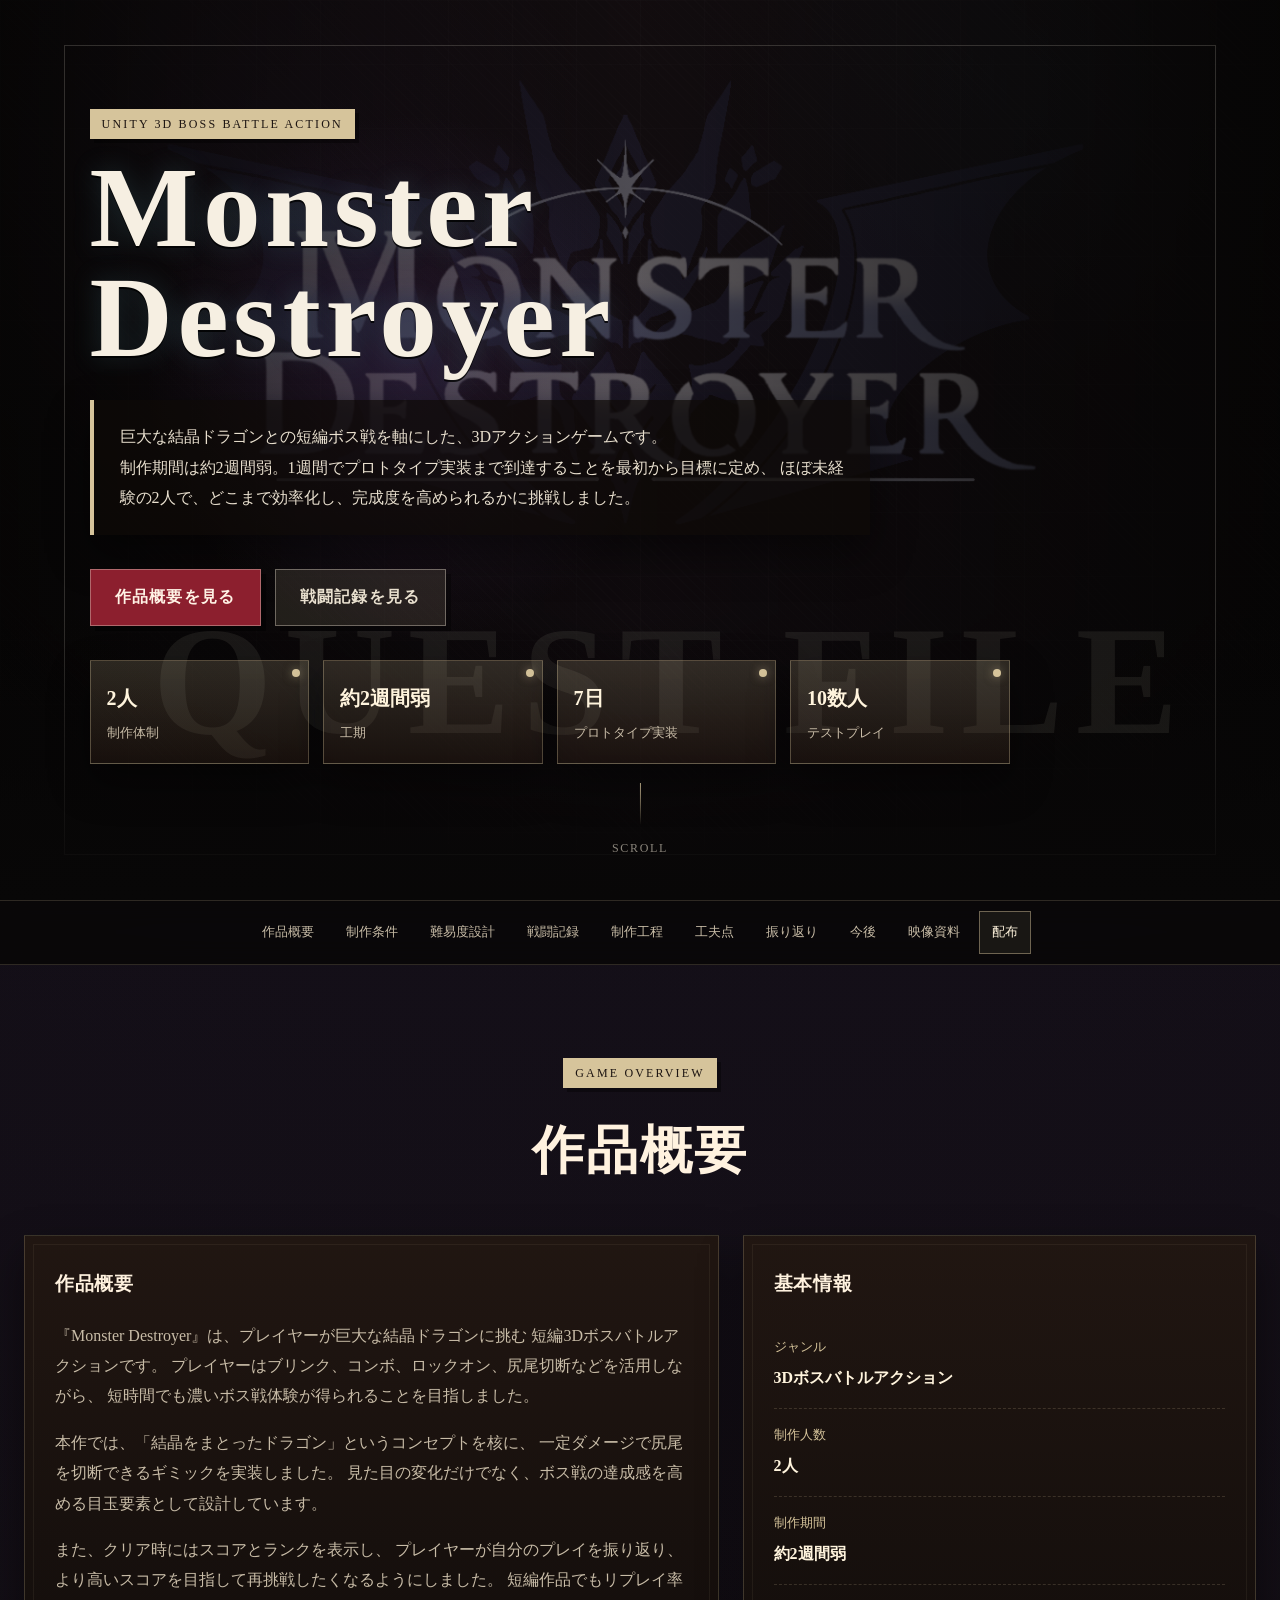
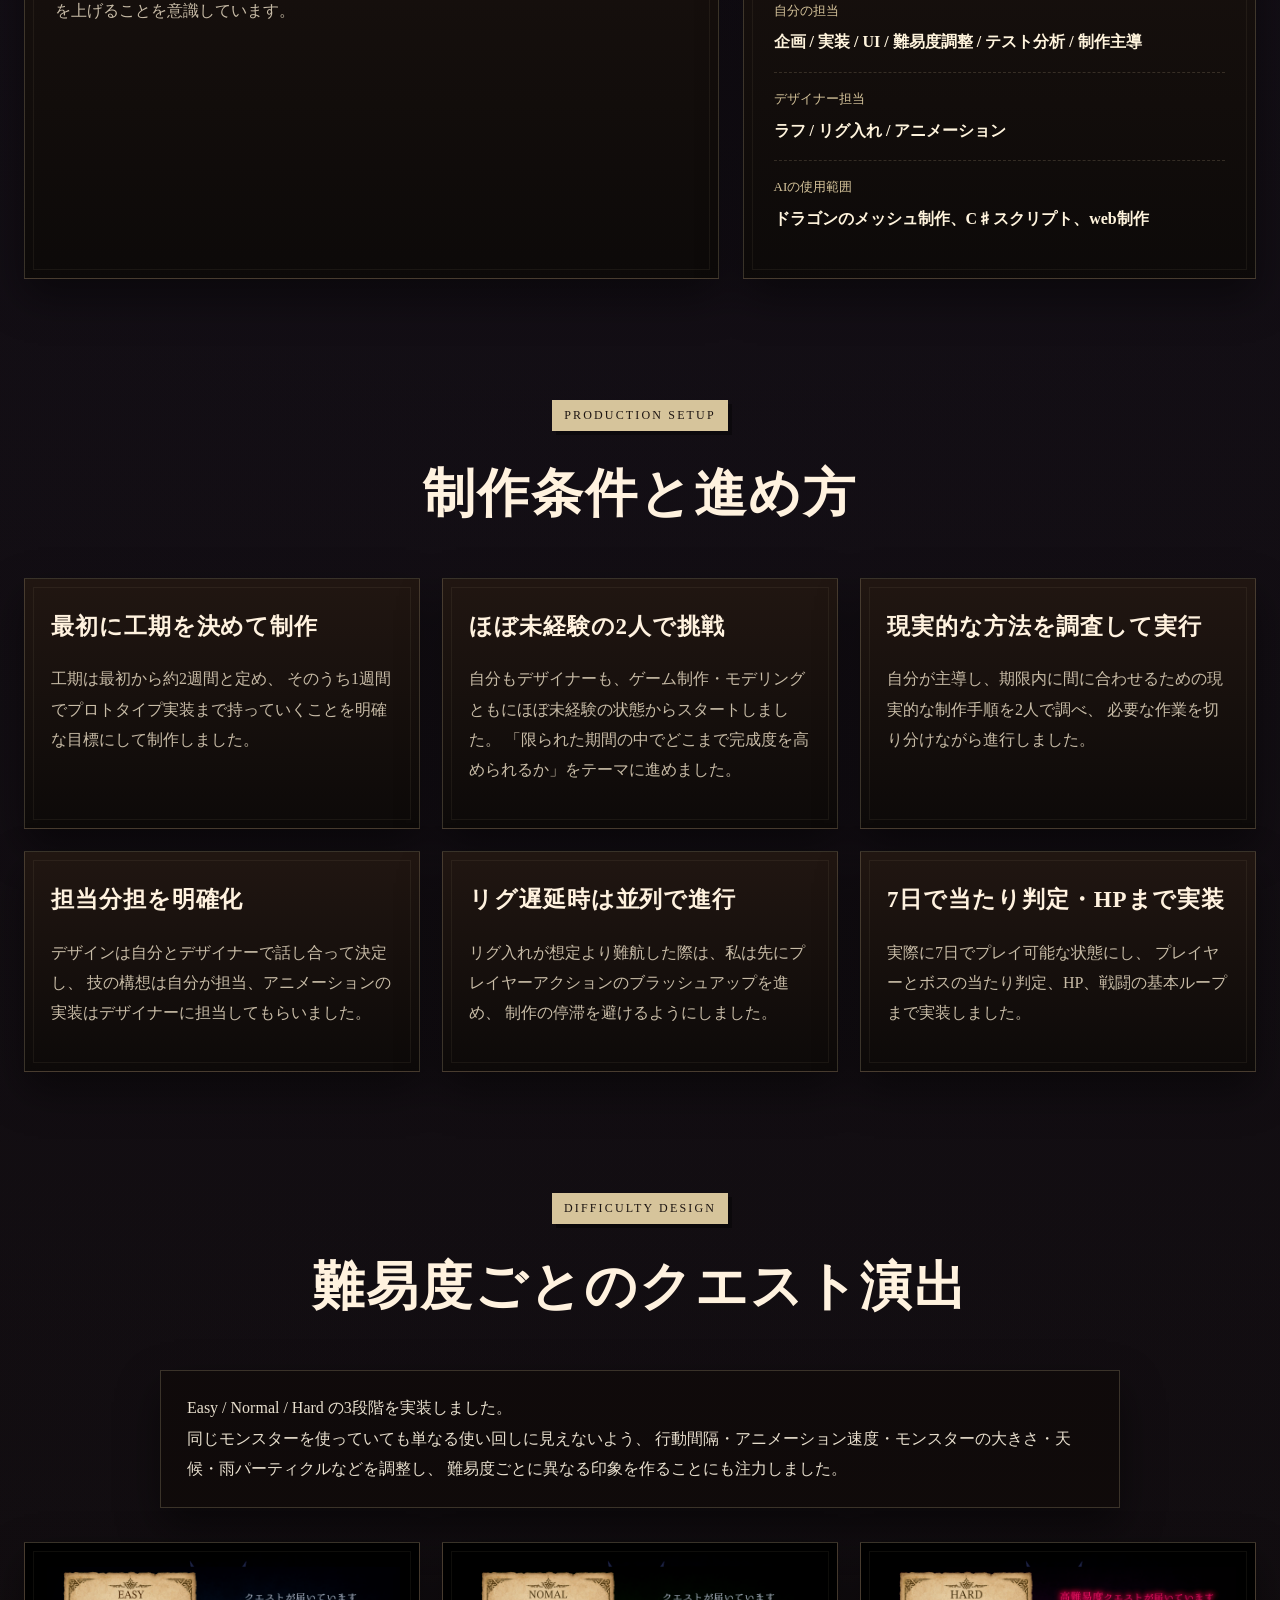
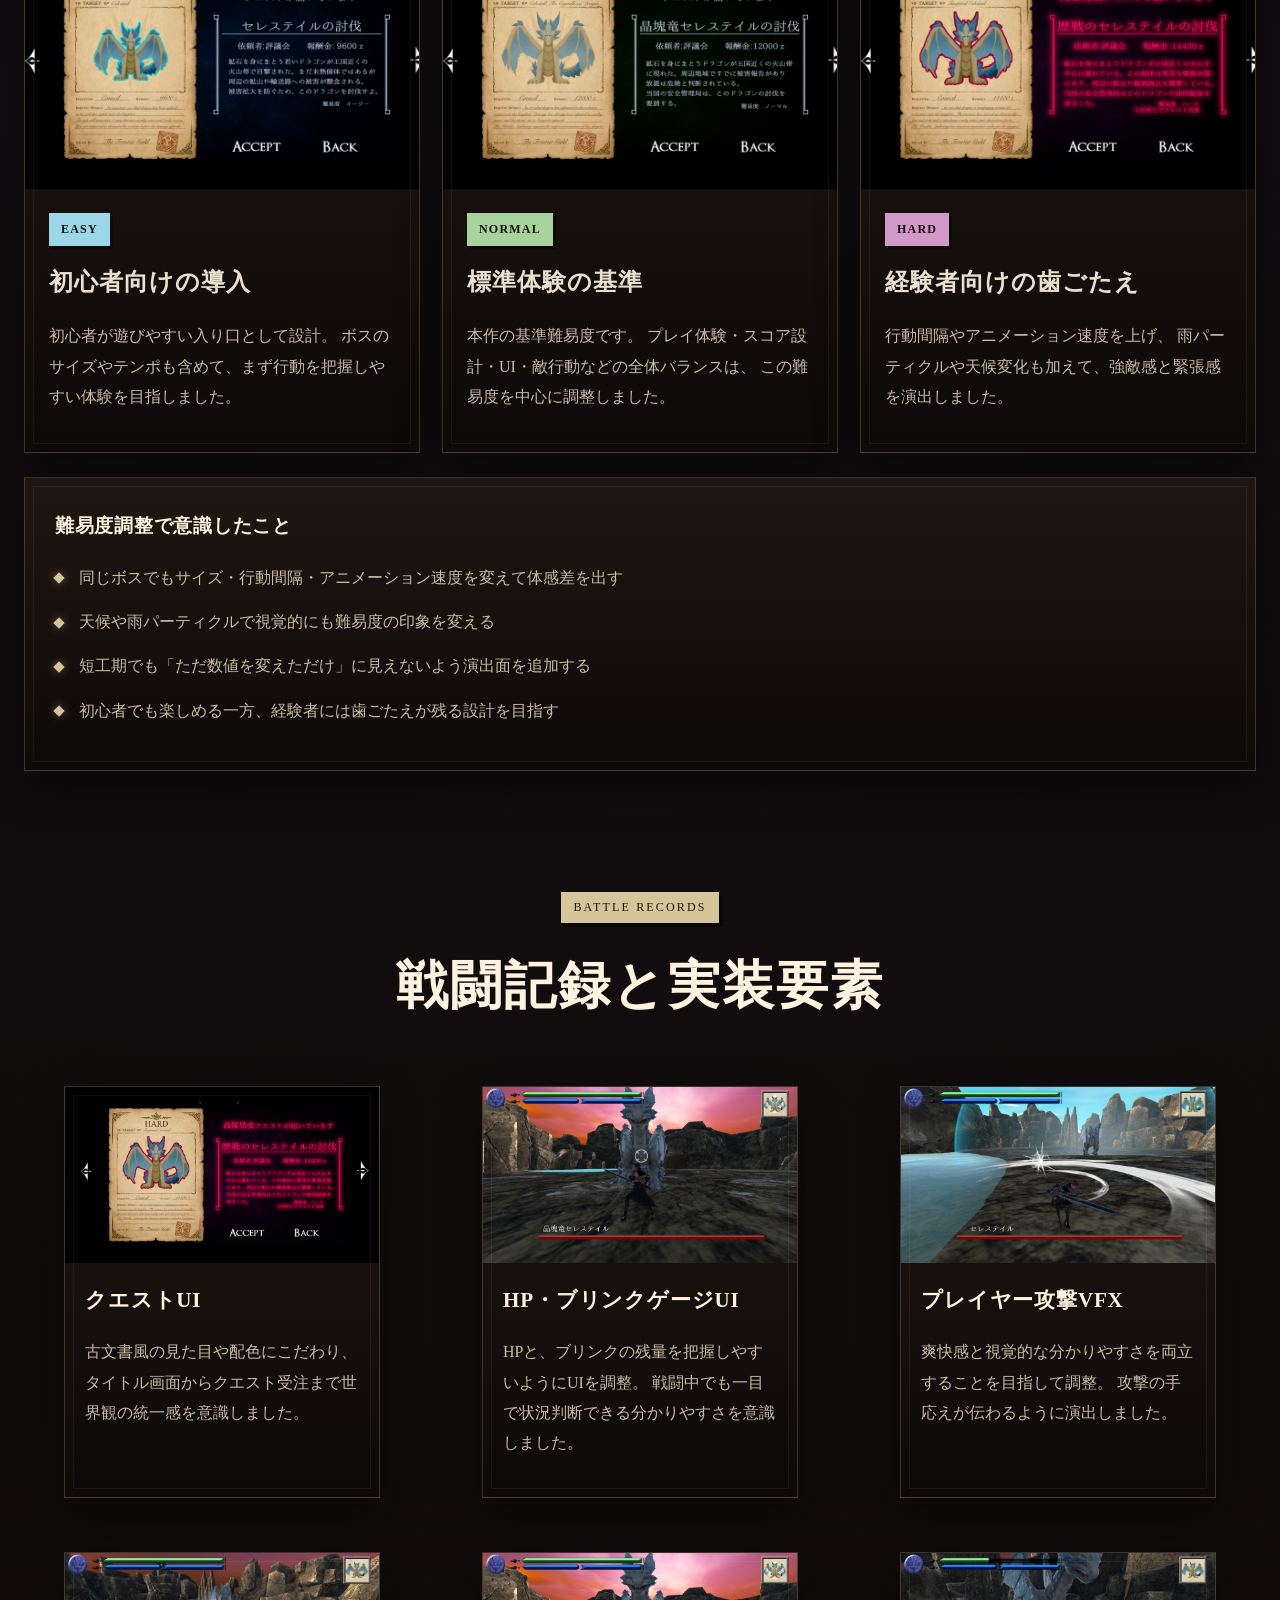
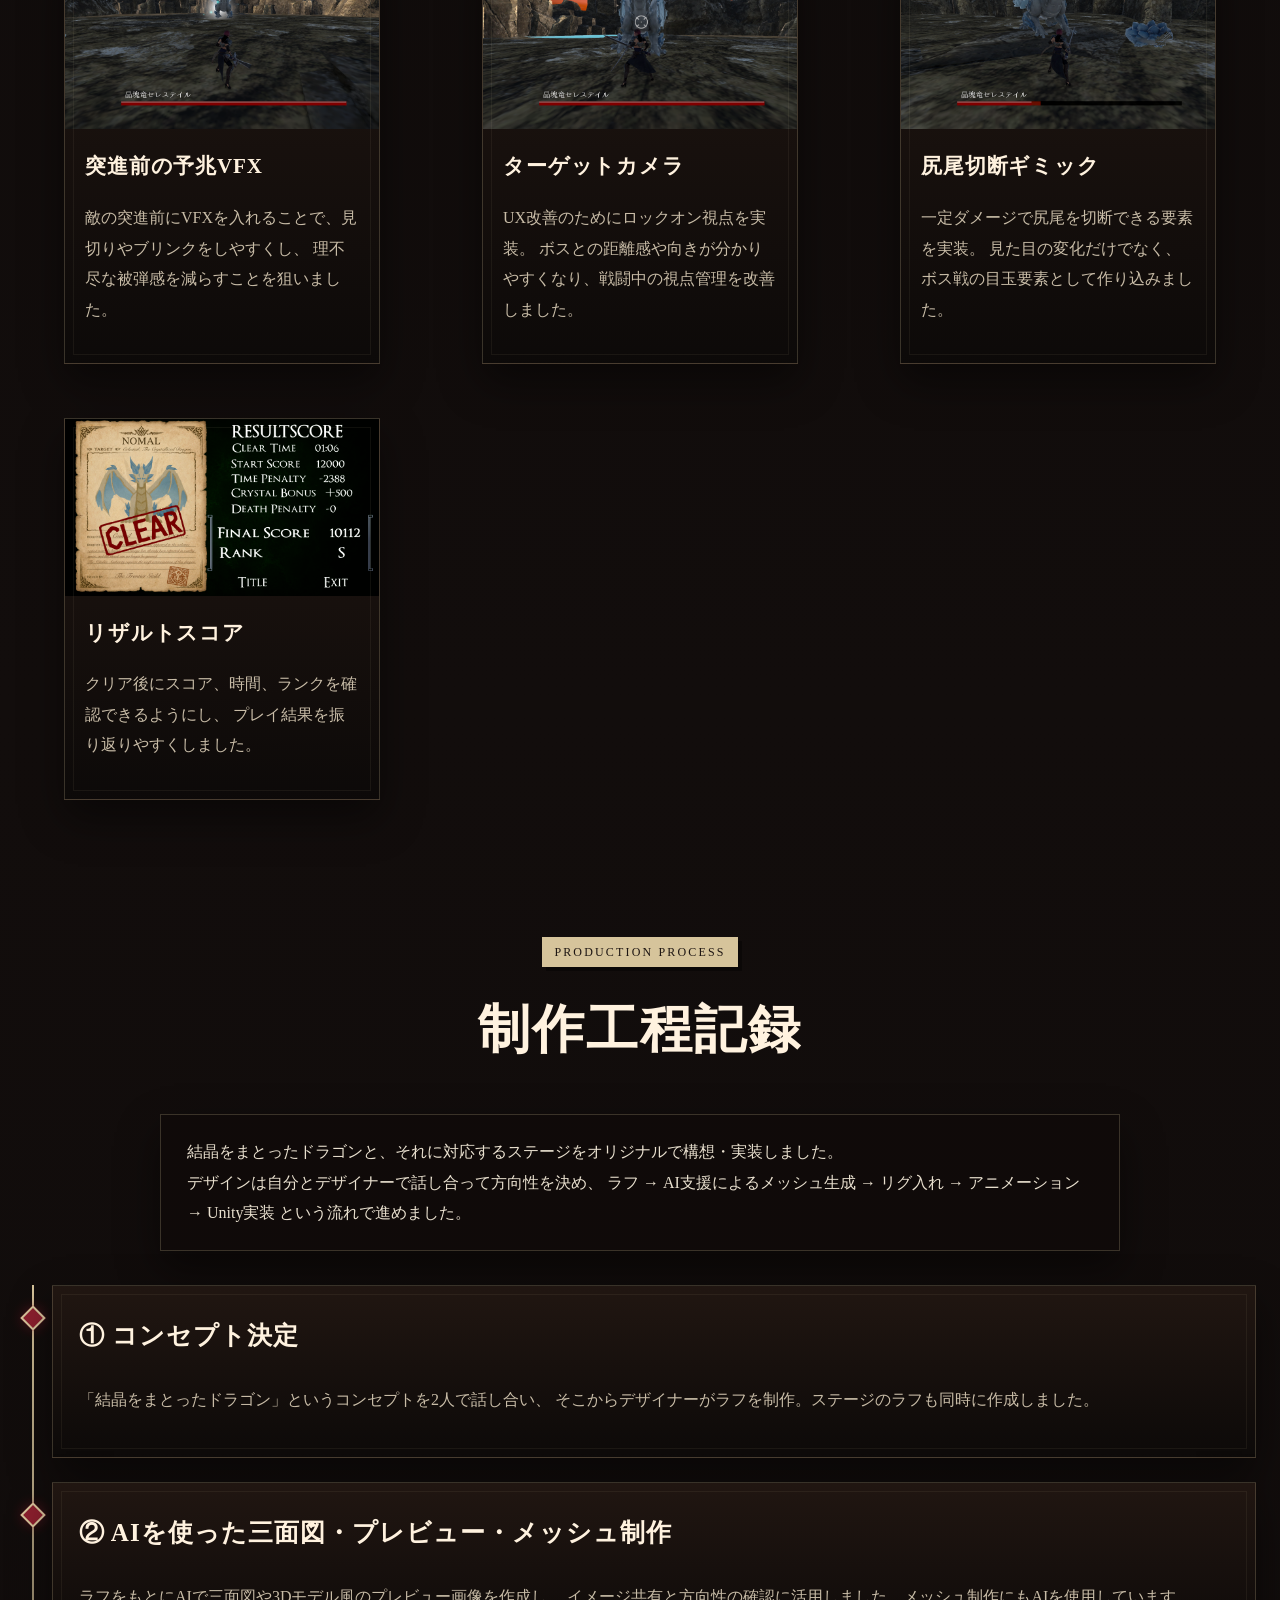
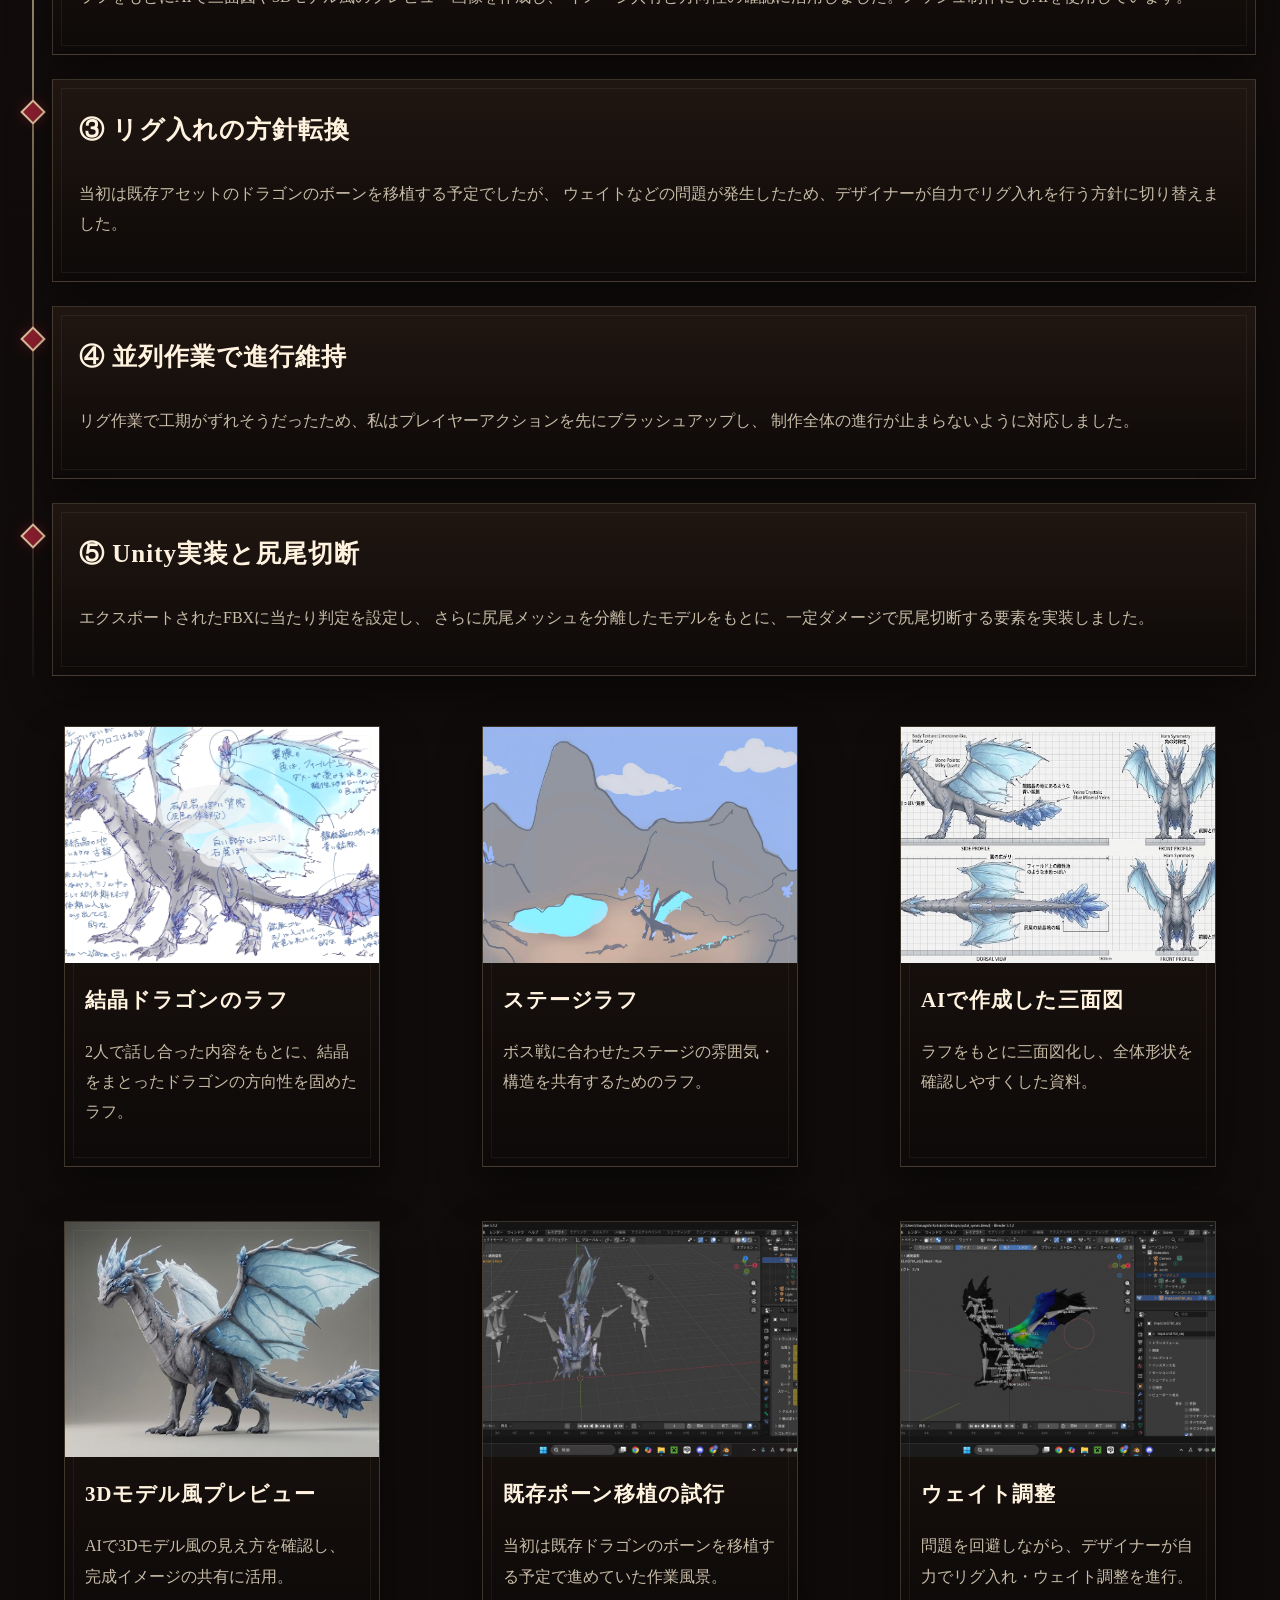
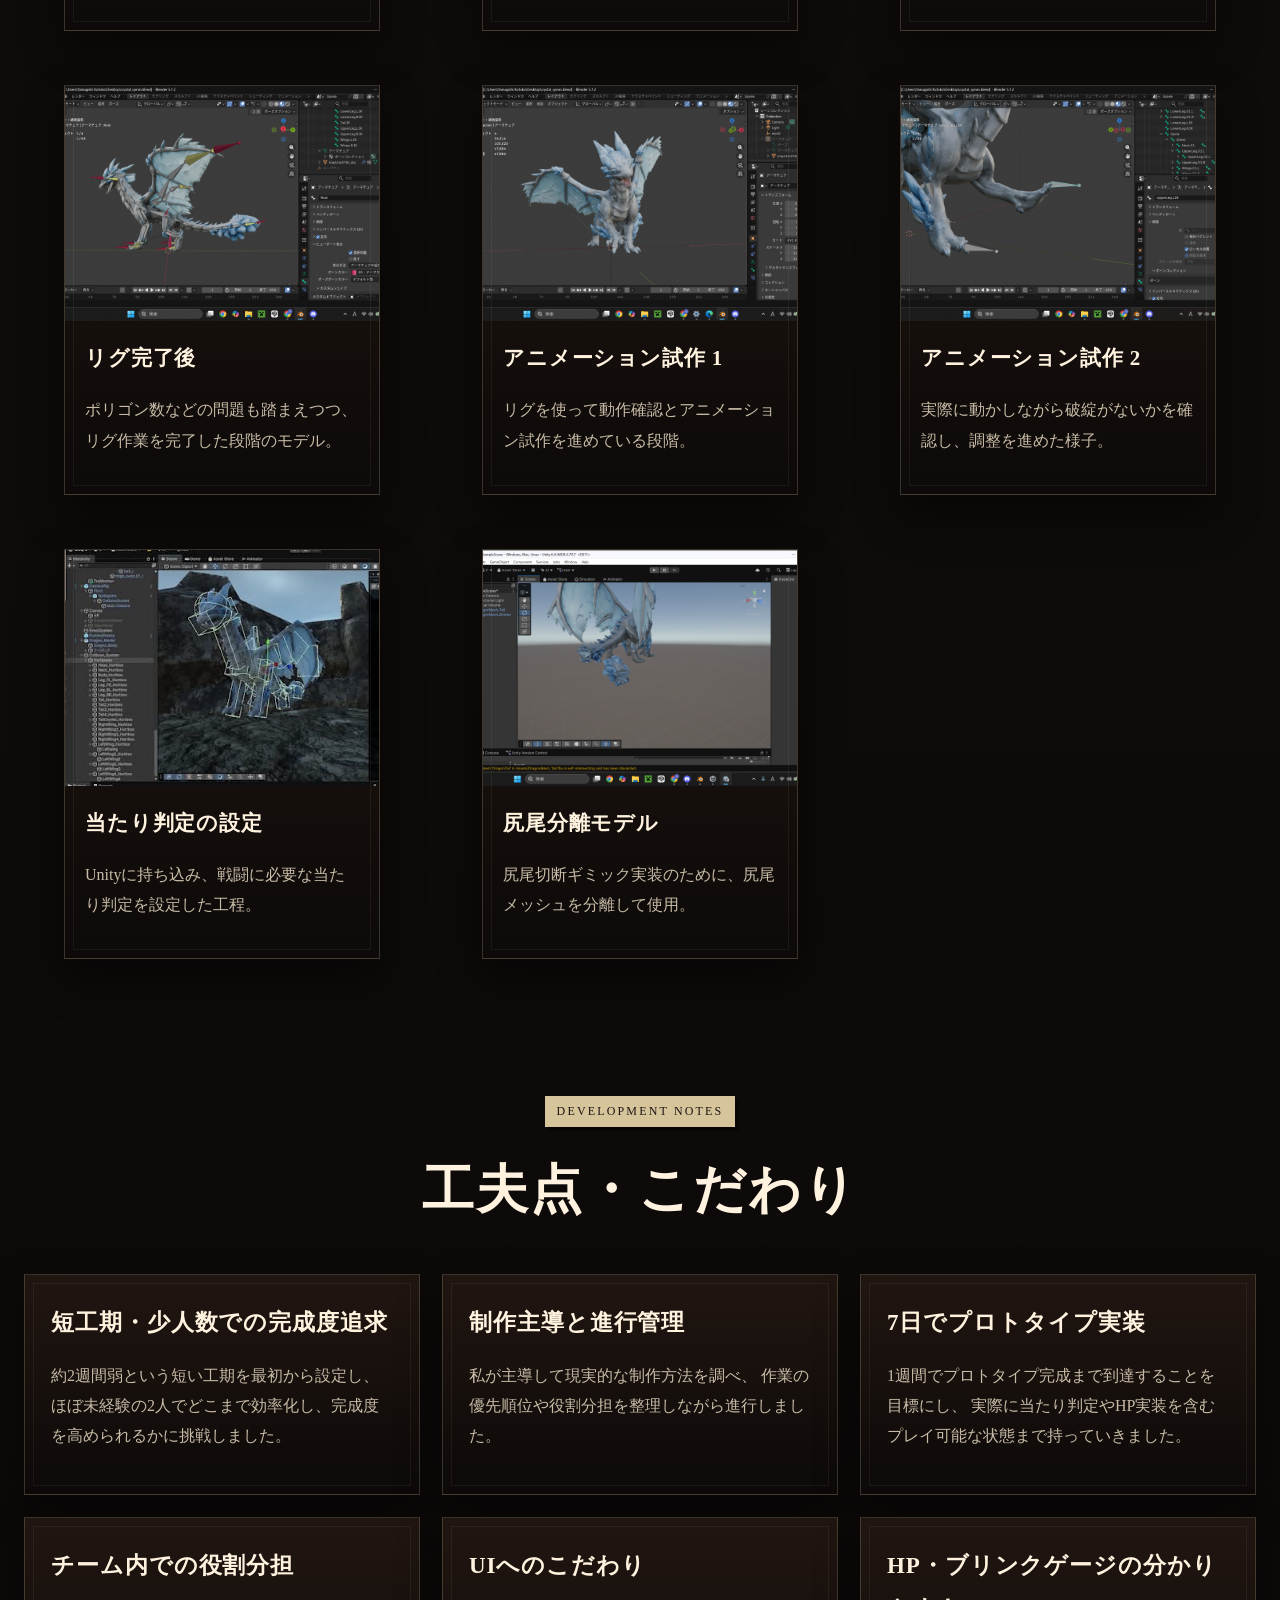
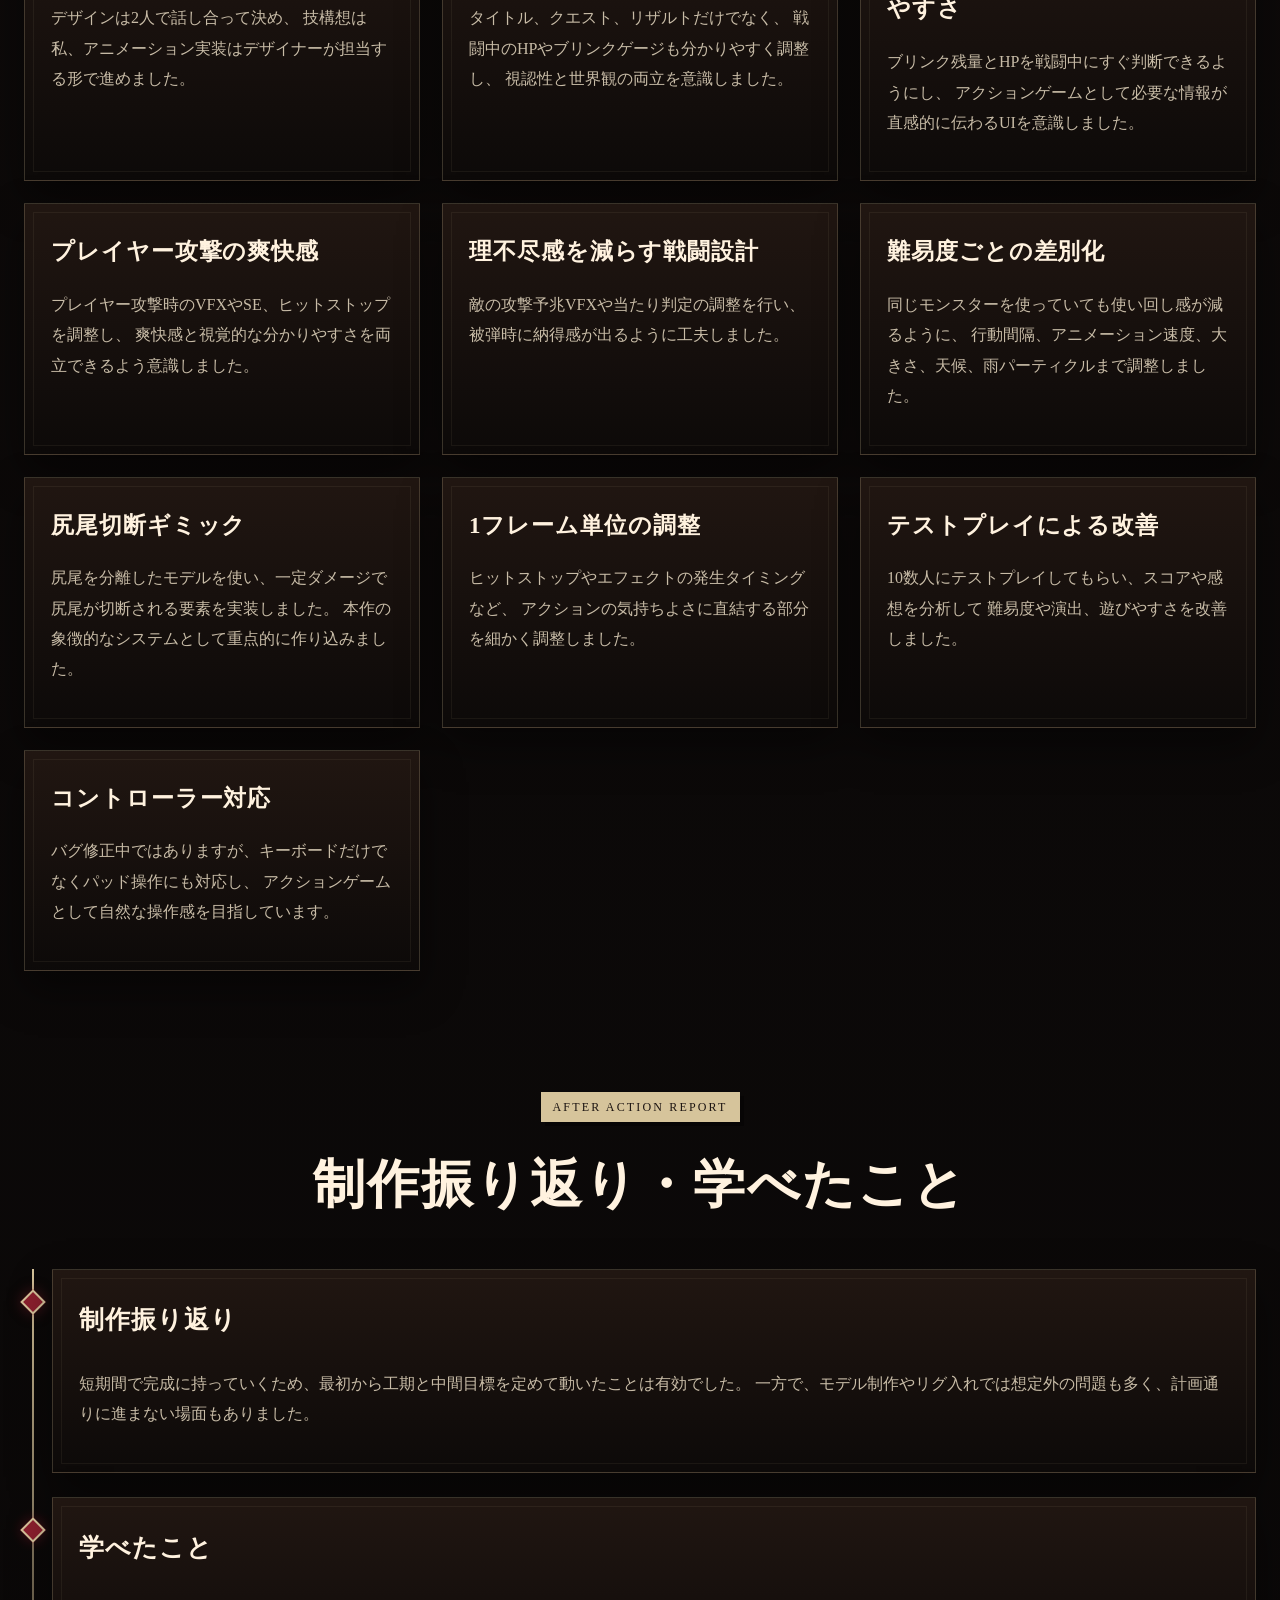
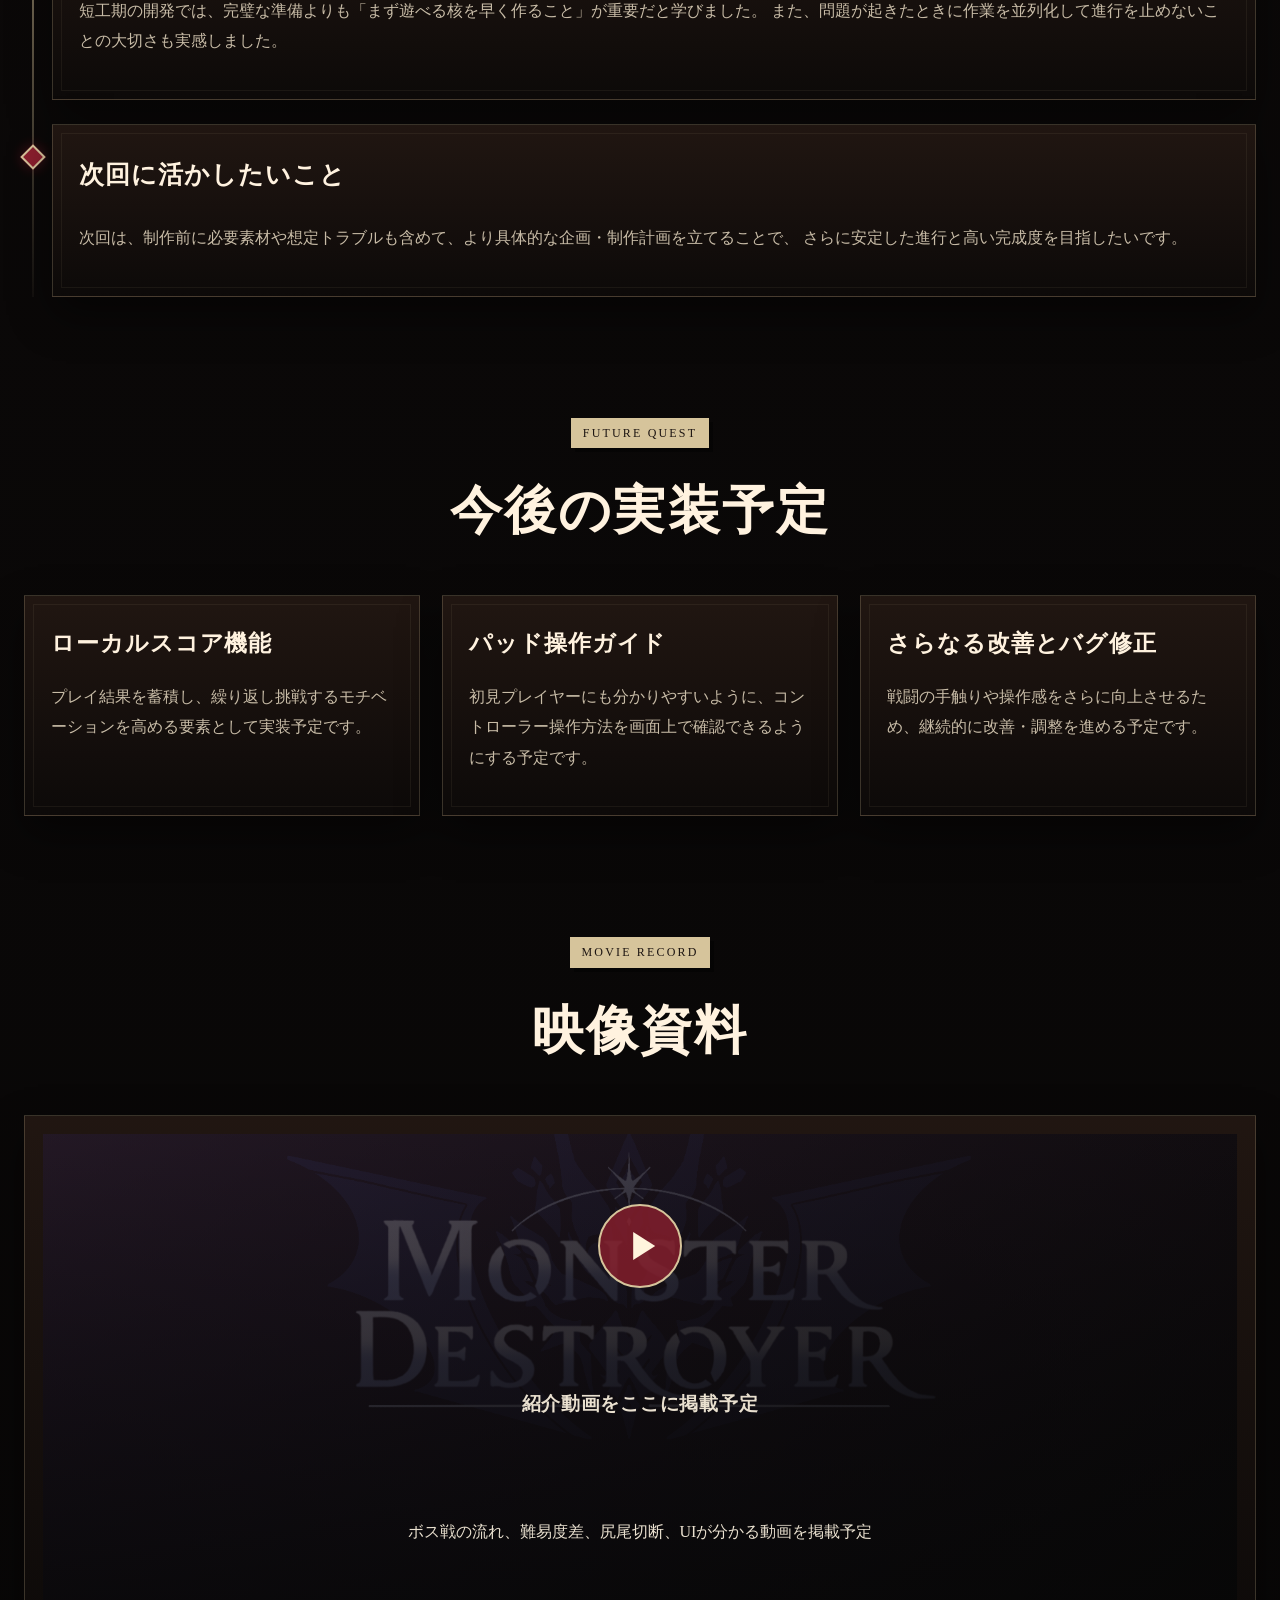
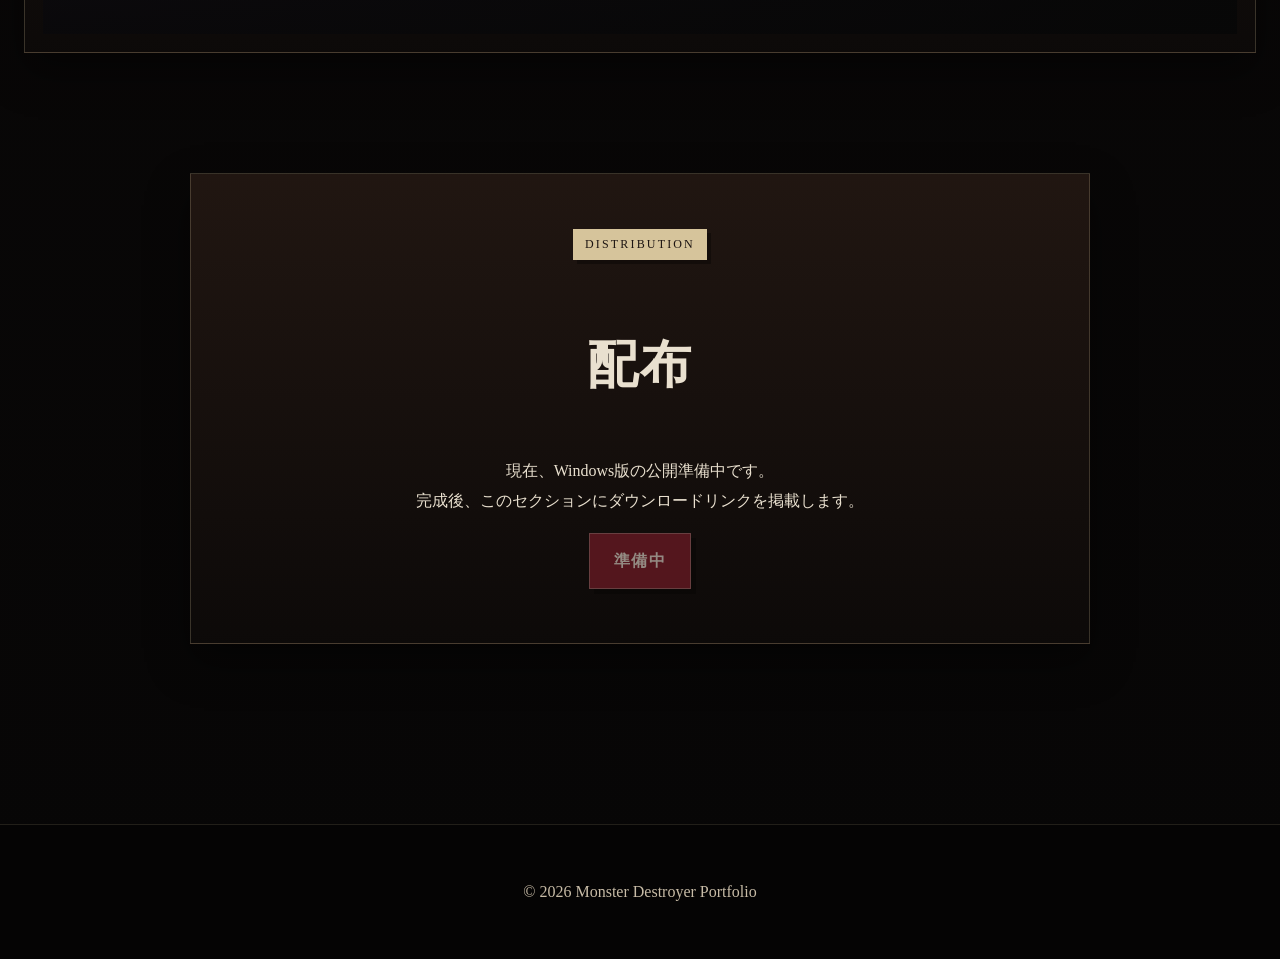
==== commit 0a206297: "Update index.html" ====
--- a/index.html
+++ b/index.html
@@ -135,7 +135,7 @@
 
                         <li>
                             <span>AIの使用範囲</span>
-                            <strong>ドラゴンのメッシュ制作のみ</strong>
+                            <strong>ドラゴンのメッシュ制作、C♯スクリプト、web制作</strong>
                         </li>
                     </ul>
                 </div>
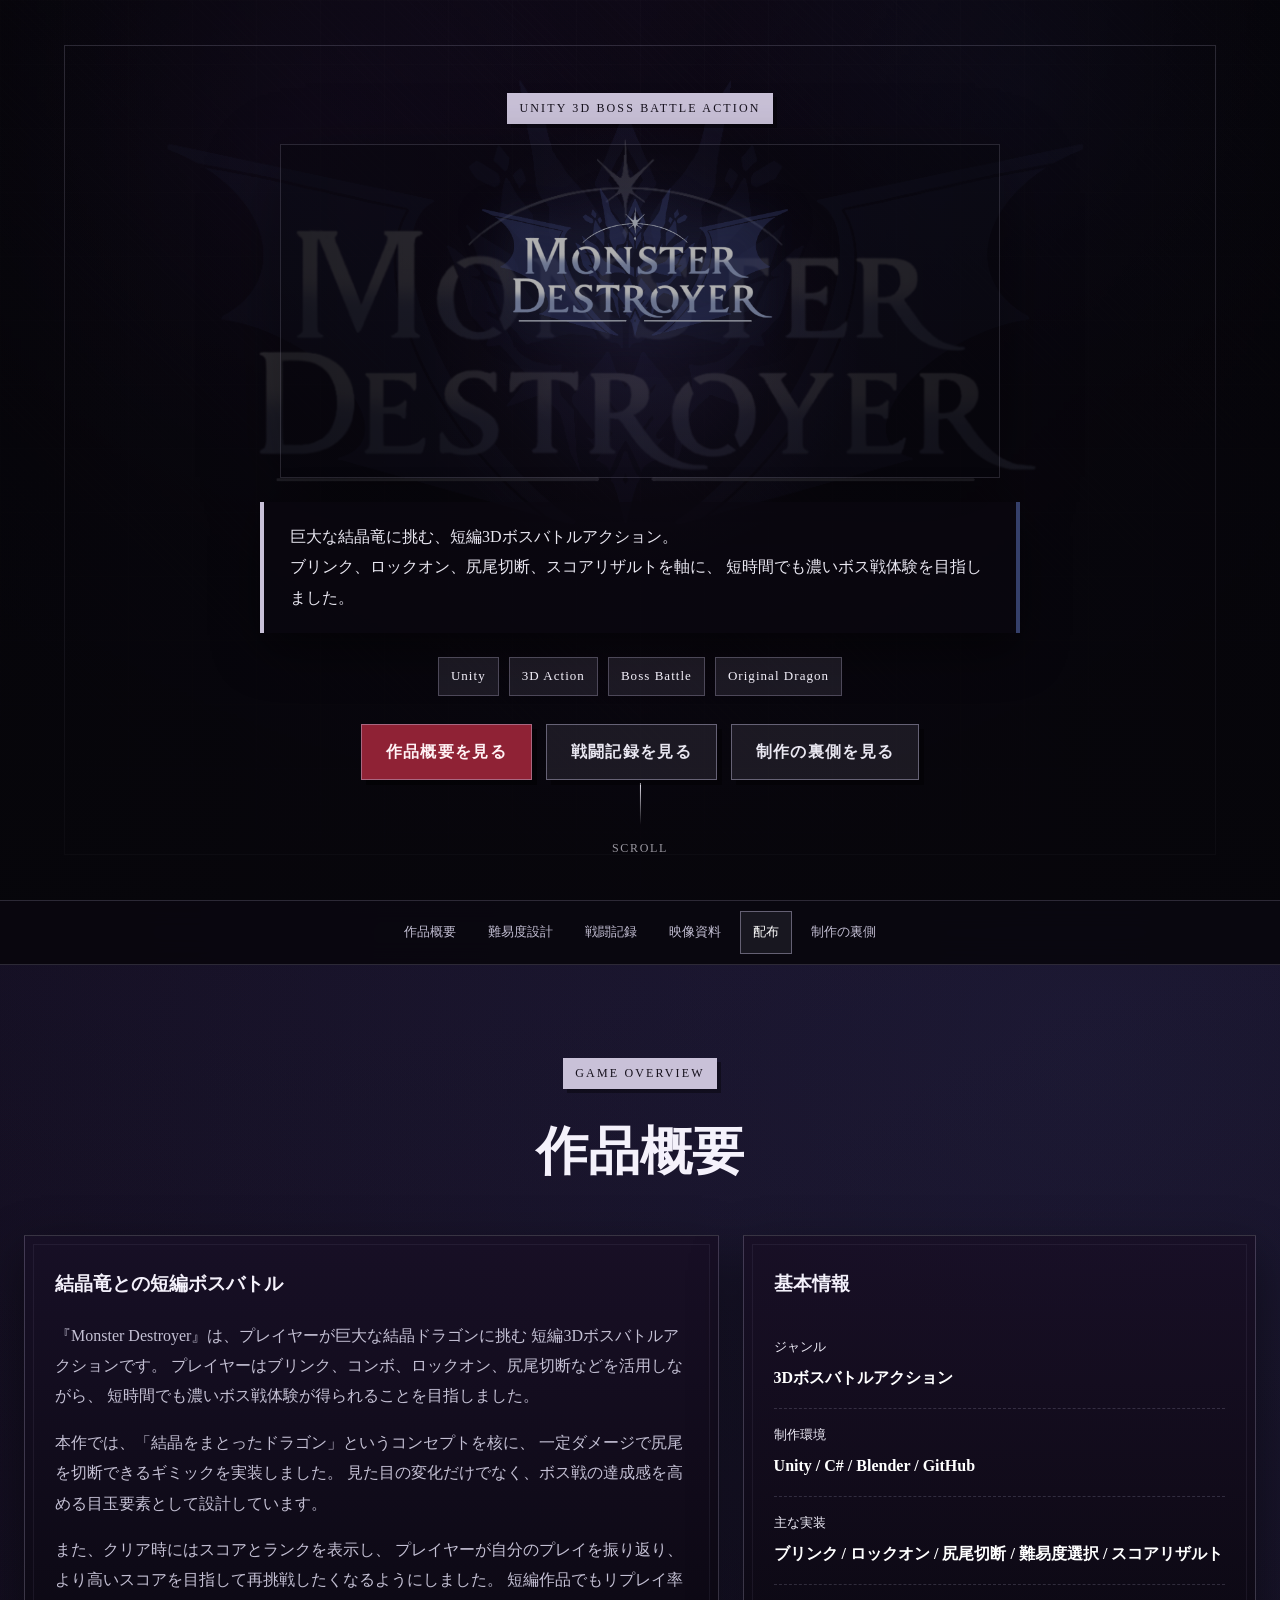
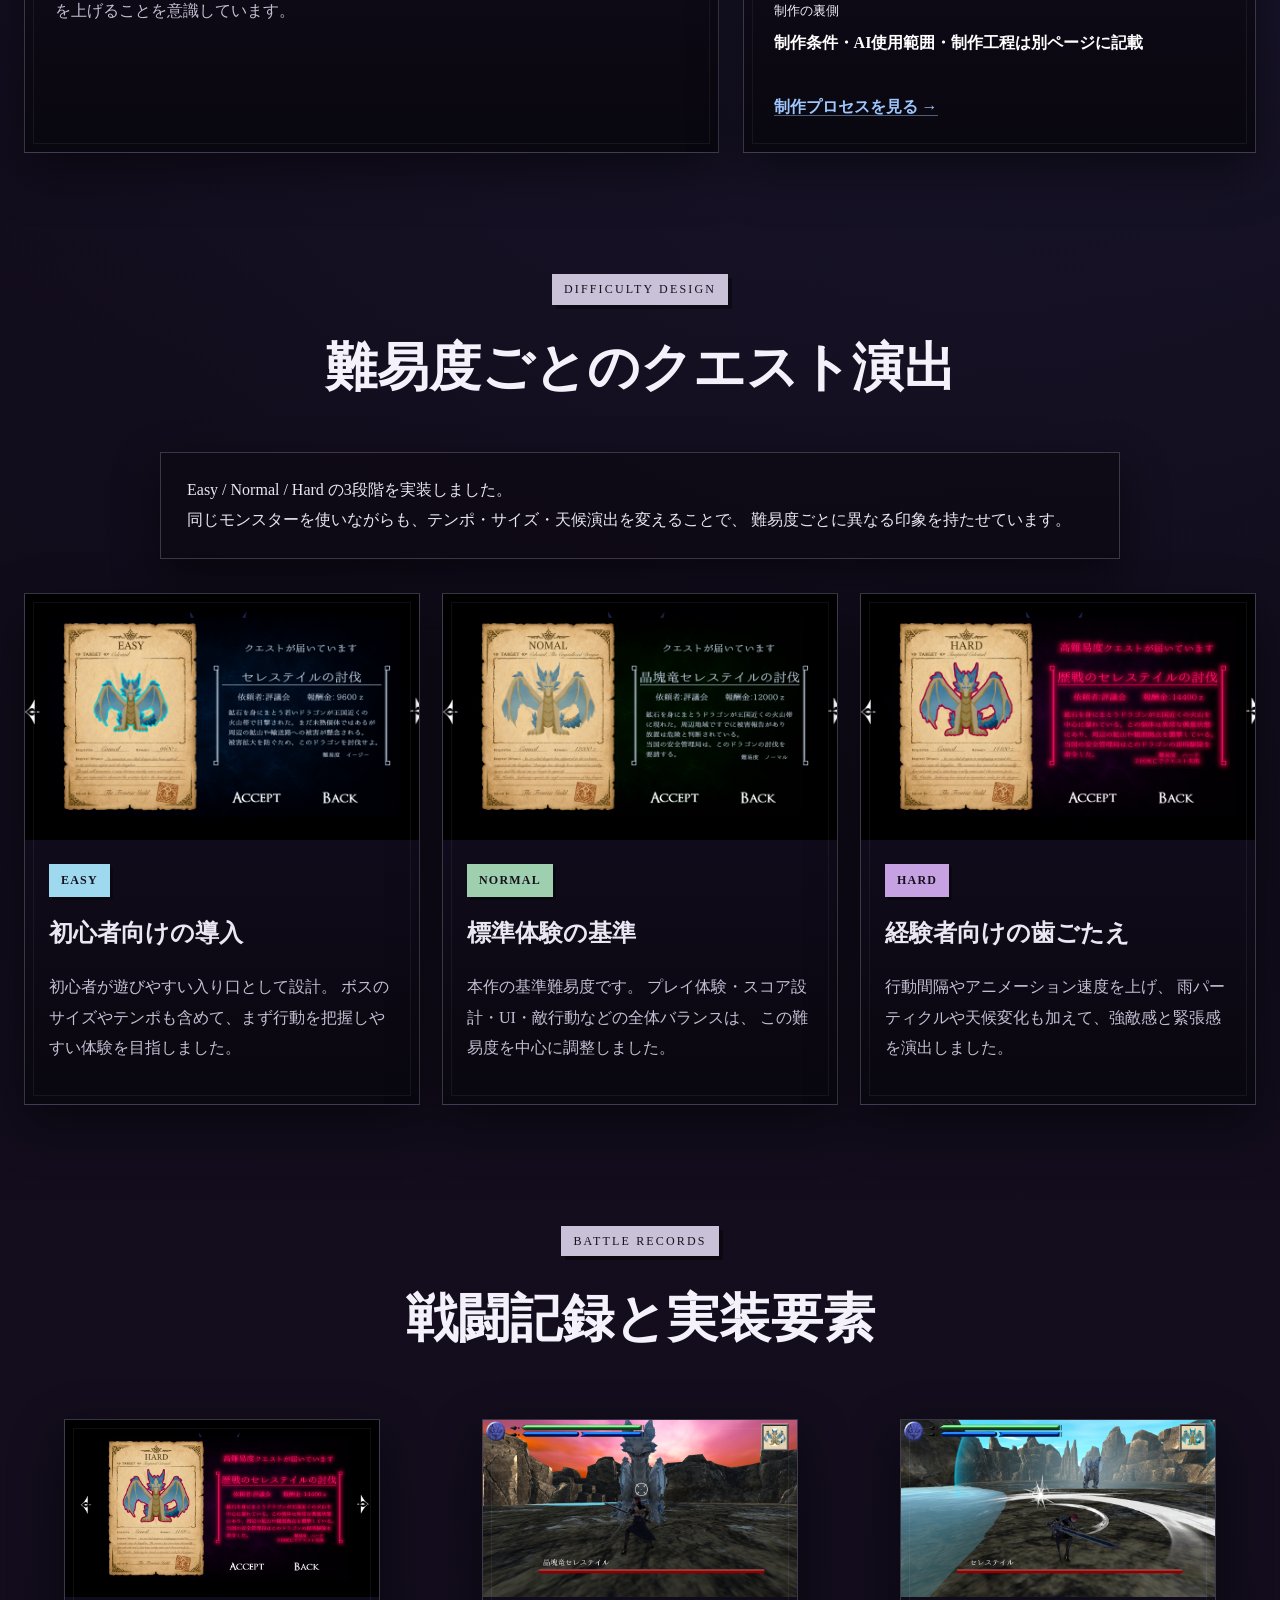
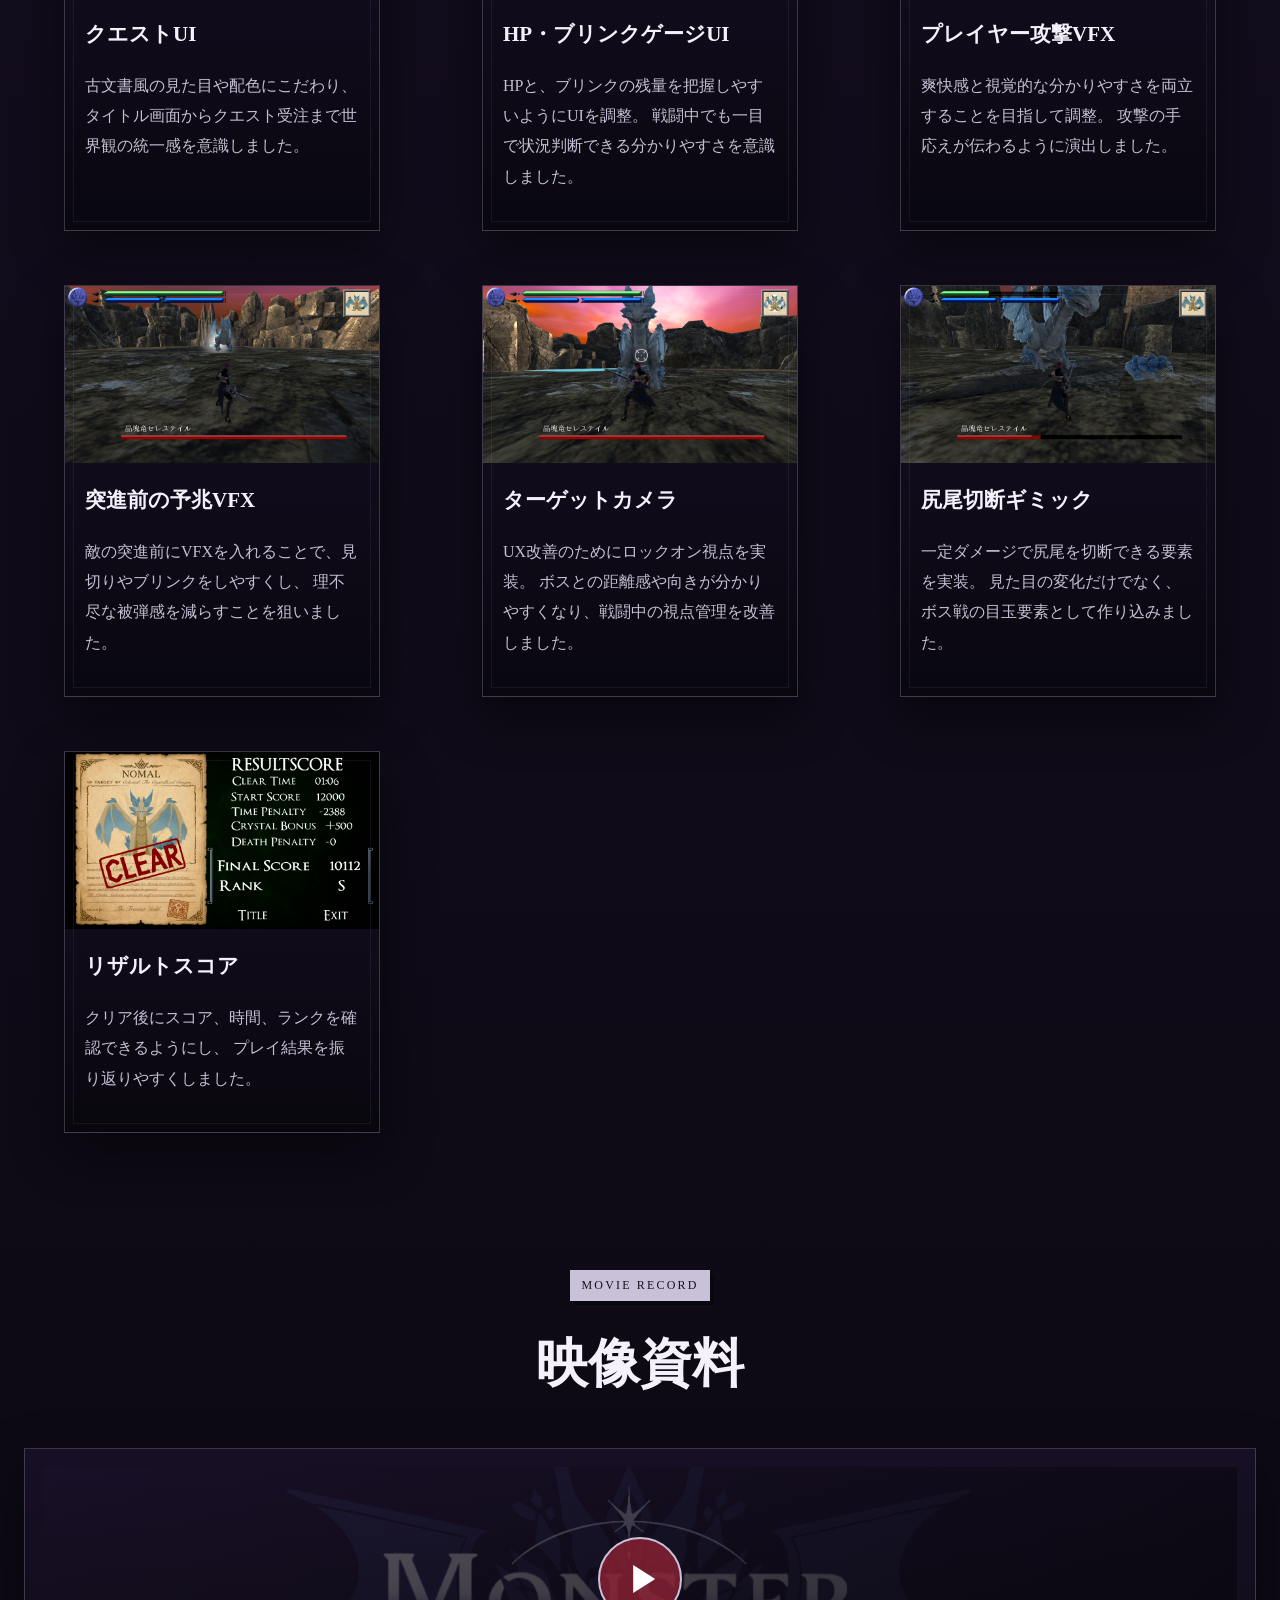
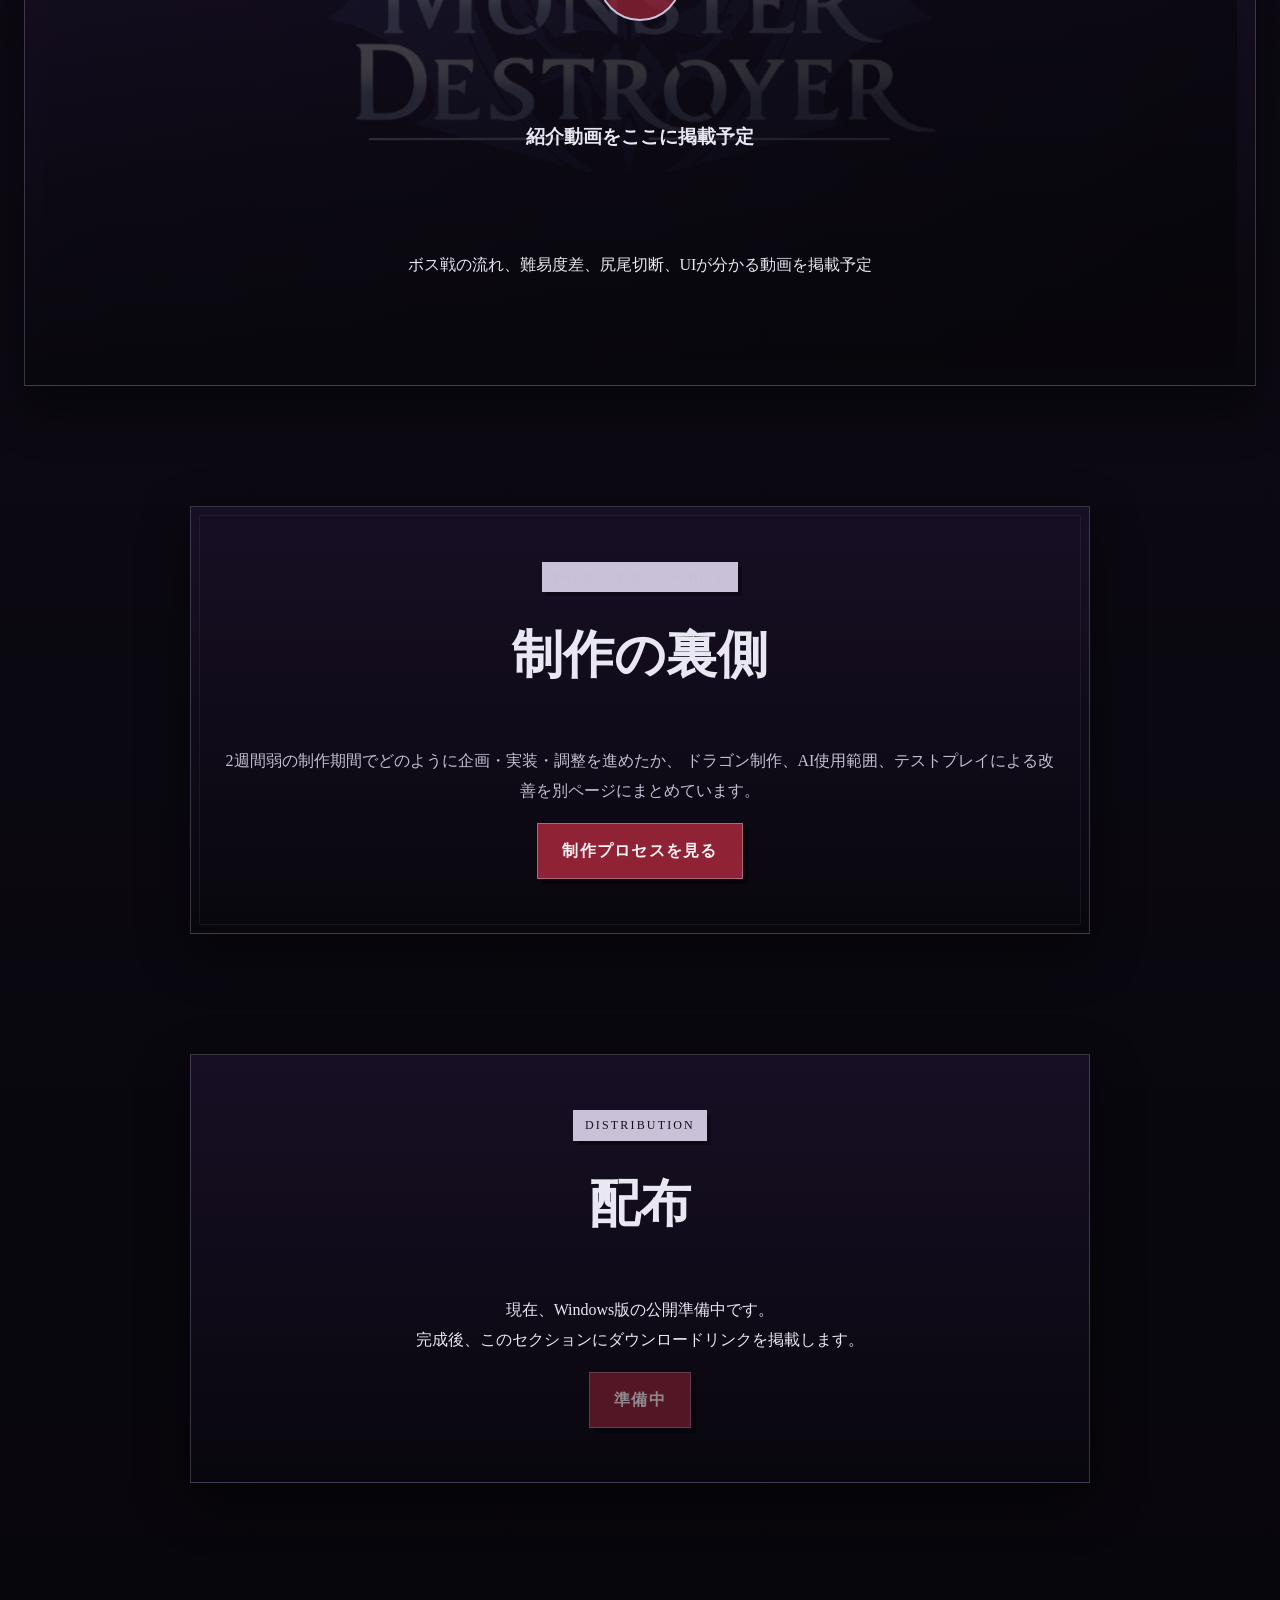
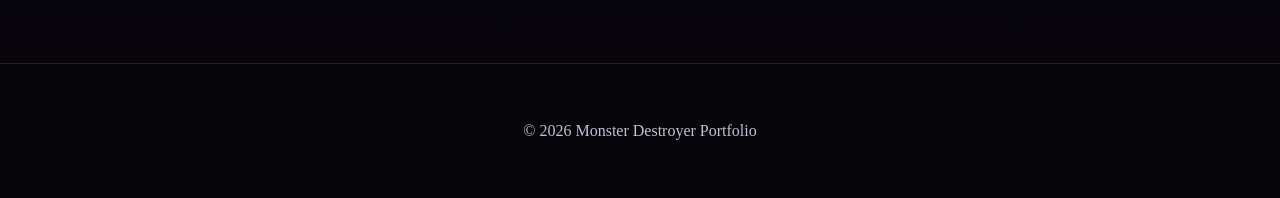
==== commit 25f37584: "webレイアウト、デザイン大幅変更" ====
--- a/index.html
+++ b/index.html
@@ -4,7 +4,7 @@
     <meta charset="UTF-8">
     <meta name="viewport" content="width=device-width, initial-scale=1.0">
     <title>Monster Destroyer | Portfolio</title>
-    <meta name="description" content="Unityで制作した3Dボスバトルアクション『Monster Destroyer』のポートフォリオサイト">
+    <meta name="description" content="Unityで制作した3Dボスバトルアクション『Monster Destroyer』の紹介サイト">
     <link rel="stylesheet" href="style.css">
 </head>
 
@@ -15,42 +15,30 @@
     <header class="hero" id="top">
         <div class="hero-overlay"></div>
 
-        <div class="hero-inner">
+        <div class="hero-inner hero-centered">
             <p class="eyebrow reveal">Unity 3D Boss Battle Action</p>
 
-            <h1 class="reveal delay-1">Monster Destroyer</h1>
+            <div class="logo-wrap reveal delay-1">
+                <img src="images/logo.png" alt="Monster Destroyer ロゴ" class="main-logo">
+            </div>
 
             <p class="hero-copy reveal delay-2">
-                巨大な結晶ドラゴンとの短編ボス戦を軸にした、3Dアクションゲームです。<br>
-                制作期間は約2週間弱。1週間でプロトタイプ実装まで到達することを最初から目標に定め、
-                ほぼ未経験の2人で、どこまで効率化し、完成度を高められるかに挑戦しました。
+                巨大な結晶竜に挑む、短編3Dボスバトルアクション。<br>
+                ブリンク、ロックオン、尻尾切断、スコアリザルトを軸に、
+                短時間でも濃いボス戦体験を目指しました。
             </p>
 
-            <div class="hero-buttons reveal delay-3">
+            <div class="hero-tags reveal delay-3">
+                <span>Unity</span>
+                <span>3D Action</span>
+                <span>Boss Battle</span>
+                <span>Original Dragon</span>
+            </div>
+
+            <div class="hero-buttons reveal delay-4">
                 <a href="#overview" class="btn btn-primary">作品概要を見る</a>
                 <a href="#gameplay" class="btn btn-secondary">戦闘記録を見る</a>
-            </div>
-
-            <div class="hero-stats reveal delay-4">
-                <div class="stat-card">
-                    <span class="stat-number">2人</span>
-                    <span class="stat-label">制作体制</span>
-                </div>
-
-                <div class="stat-card">
-                    <span class="stat-number">約2週間弱</span>
-                    <span class="stat-label">工期</span>
-                </div>
-
-                <div class="stat-card">
-                    <span class="stat-number">7日</span>
-                    <span class="stat-label">プロトタイプ実装</span>
-                </div>
-
-                <div class="stat-card">
-                    <span class="stat-number">10数人</span>
-                    <span class="stat-label">テストプレイ</span>
-                </div>
+                <a href="process.html" class="btn btn-secondary">制作の裏側を見る</a>
             </div>
         </div>
 
@@ -62,19 +50,15 @@
 
     <nav class="site-nav">
         <a href="#overview">作品概要</a>
-        <a href="#production">制作条件</a>
         <a href="#difficulty">難易度設計</a>
         <a href="#gameplay">戦闘記録</a>
-        <a href="#process">制作工程</a>
-        <a href="#effort">工夫点</a>
-        <a href="#reflection">振り返り</a>
-        <a href="#future">今後</a>
         <a href="#movie">映像資料</a>
         <a href="#download">配布</a>
+        <a href="process.html">制作の裏側</a>
     </nav>
 
     <main>
-        <section id="overview" class="section">
+        <section id="overview" class="section first-section">
             <div class="section-heading reveal">
                 <p class="section-kicker">Game Overview</p>
                 <h2>作品概要</h2>
@@ -82,7 +66,7 @@
 
             <div class="overview-grid">
                 <div class="glass-card reveal">
-                    <h3>作品概要</h3>
+                    <h3>結晶竜との短編ボスバトル</h3>
 
                     <p>
                         『Monster Destroyer』は、プレイヤーが巨大な結晶ドラゴンに挑む
@@ -114,88 +98,25 @@
                         </li>
 
                         <li>
-                            <span>制作人数</span>
-                            <strong>2人</strong>
+                            <span>制作環境</span>
+                            <strong>Unity / C# / Blender / GitHub</strong>
                         </li>
 
                         <li>
-                            <span>制作期間</span>
-                            <strong>約2週間弱</strong>
+                            <span>主な実装</span>
+                            <strong>ブリンク / ロックオン / 尻尾切断 / 難易度選択 / スコアリザルト</strong>
                         </li>
 
                         <li>
-                            <span>自分の担当</span>
-                            <strong>企画 / 実装 / UI / 難易度調整 / テスト分析 / 制作主導</strong>
-                        </li>
-
-                        <li>
-                            <span>デザイナー担当</span>
-                            <strong>ラフ / リグ入れ / アニメーション</strong>
-                        </li>
-
-                        <li>
-                            <span>AIの使用範囲</span>
-                            <strong>ドラゴンのメッシュ制作、C♯スクリプト、web制作</strong>
+                            <span>制作の裏側</span>
+                            <strong>制作条件・AI使用範囲・制作工程は別ページに記載</strong>
                         </li>
                     </ul>
+
+                    <div class="card-action">
+                        <a href="process.html" class="text-link">制作プロセスを見る →</a>
+                    </div>
                 </div>
-            </div>
-        </section>
-
-        <section id="production" class="section">
-            <div class="section-heading reveal">
-                <p class="section-kicker">Production Setup</p>
-                <h2>制作条件と進め方</h2>
-            </div>
-
-            <div class="feature-grid">
-                <article class="feature-card reveal">
-                    <h3>最初に工期を決めて制作</h3>
-                    <p>
-                        工期は最初から約2週間と定め、
-                        そのうち1週間でプロトタイプ実装まで持っていくことを明確な目標にして制作しました。
-                    </p>
-                </article>
-
-                <article class="feature-card reveal delay-1">
-                    <h3>ほぼ未経験の2人で挑戦</h3>
-                    <p>
-                        自分もデザイナーも、ゲーム制作・モデリングともにほぼ未経験の状態からスタートしました。
-                        「限られた期間の中でどこまで完成度を高められるか」をテーマに進めました。
-                    </p>
-                </article>
-
-                <article class="feature-card reveal delay-2">
-                    <h3>現実的な方法を調査して実行</h3>
-                    <p>
-                        自分が主導し、期限内に間に合わせるための現実的な制作手順を2人で調べ、
-                        必要な作業を切り分けながら進行しました。
-                    </p>
-                </article>
-
-                <article class="feature-card reveal">
-                    <h3>担当分担を明確化</h3>
-                    <p>
-                        デザインは自分とデザイナーで話し合って決定し、
-                        技の構想は自分が担当、アニメーションの実装はデザイナーに担当してもらいました。
-                    </p>
-                </article>
-
-                <article class="feature-card reveal delay-1">
-                    <h3>リグ遅延時は並列で進行</h3>
-                    <p>
-                        リグ入れが想定より難航した際は、私は先にプレイヤーアクションのブラッシュアップを進め、
-                        制作の停滞を避けるようにしました。
-                    </p>
-                </article>
-
-                <article class="feature-card reveal delay-2">
-                    <h3>7日で当たり判定・HPまで実装</h3>
-                    <p>
-                        実際に7日でプレイ可能な状態にし、
-                        プレイヤーとボスの当たり判定、HP、戦闘の基本ループまで実装しました。
-                    </p>
-                </article>
             </div>
         </section>
 
@@ -207,9 +128,8 @@
 
             <p class="section-lead reveal">
                 Easy / Normal / Hard の3段階を実装しました。<br>
-                同じモンスターを使っていても単なる使い回しに見えないよう、
-                行動間隔・アニメーション速度・モンスターの大きさ・天候・雨パーティクルなどを調整し、
-                難易度ごとに異なる印象を作ることにも注力しました。
+                同じモンスターを使いながらも、テンポ・サイズ・天候演出を変えることで、
+                難易度ごとに異なる印象を持たせています。
             </p>
 
             <div class="difficulty-grid">
@@ -259,17 +179,6 @@
                     </div>
                 </article>
             </div>
-
-            <div class="glass-card detail-card reveal">
-                <h3>難易度調整で意識したこと</h3>
-
-                <ul class="bullet-list">
-                    <li>同じボスでもサイズ・行動間隔・アニメーション速度を変えて体感差を出す</li>
-                    <li>天候や雨パーティクルで視覚的にも難易度の印象を変える</li>
-                    <li>短工期でも「ただ数値を変えただけ」に見えないよう演出面を追加する</li>
-                    <li>初心者でも楽しめる一方、経験者には歯ごたえが残る設計を目指す</li>
-                </ul>
-            </div>
         </section>
 
         <section id="gameplay" class="section">
@@ -355,361 +264,6 @@
                         </p>
                     </figcaption>
                 </figure>
-            </div>
-        </section>
-
-        <section id="process" class="section">
-            <div class="section-heading reveal">
-                <p class="section-kicker">Production Process</p>
-                <h2>制作工程記録</h2>
-            </div>
-
-            <p class="section-lead reveal">
-                結晶をまとったドラゴンと、それに対応するステージをオリジナルで構想・実装しました。<br>
-                デザインは自分とデザイナーで話し合って方向性を決め、
-                ラフ → AI支援によるメッシュ生成 → リグ入れ → アニメーション → Unity実装
-                という流れで進めました。
-            </p>
-
-            <div class="timeline process-timeline">
-                <article class="timeline-item reveal">
-                    <span class="timeline-dot"></span>
-
-                    <div class="timeline-card">
-                        <h3>① コンセプト決定</h3>
-                        <p>
-                            「結晶をまとったドラゴン」というコンセプトを2人で話し合い、
-                            そこからデザイナーがラフを制作。ステージのラフも同時に作成しました。
-                        </p>
-                    </div>
-                </article>
-
-                <article class="timeline-item reveal delay-1">
-                    <span class="timeline-dot"></span>
-
-                    <div class="timeline-card">
-                        <h3>② AIを使った三面図・プレビュー・メッシュ制作</h3>
-                        <p>
-                            ラフをもとにAIで三面図や3Dモデル風のプレビュー画像を作成し、
-                            イメージ共有と方向性の確認に活用しました。メッシュ制作にもAIを使用しています。
-                        </p>
-                    </div>
-                </article>
-
-                <article class="timeline-item reveal delay-2">
-                    <span class="timeline-dot"></span>
-
-                    <div class="timeline-card">
-                        <h3>③ リグ入れの方針転換</h3>
-                        <p>
-                            当初は既存アセットのドラゴンのボーンを移植する予定でしたが、
-                            ウェイトなどの問題が発生したため、デザイナーが自力でリグ入れを行う方針に切り替えました。
-                        </p>
-                    </div>
-                </article>
-
-                <article class="timeline-item reveal">
-                    <span class="timeline-dot"></span>
-
-                    <div class="timeline-card">
-                        <h3>④ 並列作業で進行維持</h3>
-                        <p>
-                            リグ作業で工期がずれそうだったため、私はプレイヤーアクションを先にブラッシュアップし、
-                            制作全体の進行が止まらないように対応しました。
-                        </p>
-                    </div>
-                </article>
-
-                <article class="timeline-item reveal delay-1">
-                    <span class="timeline-dot"></span>
-
-                    <div class="timeline-card">
-                        <h3>⑤ Unity実装と尻尾切断</h3>
-                        <p>
-                            エクスポートされたFBXに当たり判定を設定し、
-                            さらに尻尾メッシュを分離したモデルをもとに、一定ダメージで尻尾切断する要素を実装しました。
-                        </p>
-                    </div>
-                </article>
-            </div>
-
-            <div class="gallery-grid process-gallery">
-                <figure class="gallery-card reveal">
-                    <img src="images/dragon_concept_rough.jpg" alt="ドラゴンラフ" data-full="images/dragon_concept_rough.jpg">
-                    <figcaption>
-                        <h3>結晶ドラゴンのラフ</h3>
-                        <p>2人で話し合った内容をもとに、結晶をまとったドラゴンの方向性を固めたラフ。</p>
-                    </figcaption>
-                </figure>
-
-                <figure class="gallery-card reveal delay-1">
-                    <img src="images/stage_rough.jpg" alt="ステージラフ" data-full="images/stage_rough.jpg">
-                    <figcaption>
-                        <h3>ステージラフ</h3>
-                        <p>ボス戦に合わせたステージの雰囲気・構造を共有するためのラフ。</p>
-                    </figcaption>
-                </figure>
-
-                <figure class="gallery-card reveal delay-2">
-                    <img src="images/dragon_blueprint.png" alt="AIで作成した三面図" data-full="images/dragon_blueprint.png">
-                    <figcaption>
-                        <h3>AIで作成した三面図</h3>
-                        <p>ラフをもとに三面図化し、全体形状を確認しやすくした資料。</p>
-                    </figcaption>
-                </figure>
-
-                <figure class="gallery-card reveal">
-                    <img src="images/dragon_preview.png" alt="3Dモデル風プレビュー" data-full="images/dragon_preview.png">
-                    <figcaption>
-                        <h3>3Dモデル風プレビュー</h3>
-                        <p>AIで3Dモデル風の見え方を確認し、完成イメージの共有に活用。</p>
-                    </figcaption>
-                </figure>
-
-                <figure class="gallery-card reveal delay-1">
-                    <img src="images/bone_transfer_attempt.png" alt="既存ボーン移植作業" data-full="images/bone_transfer_attempt.png">
-                    <figcaption>
-                        <h3>既存ボーン移植の試行</h3>
-                        <p>当初は既存ドラゴンのボーンを移植する予定で進めていた作業風景。</p>
-                    </figcaption>
-                </figure>
-
-                <figure class="gallery-card reveal delay-2">
-                    <img src="images/rig_weightpaint.png" alt="ウェイト調整" data-full="images/rig_weightpaint.png">
-                    <figcaption>
-                        <h3>ウェイト調整</h3>
-                        <p>問題を回避しながら、デザイナーが自力でリグ入れ・ウェイト調整を進行。</p>
-                    </figcaption>
-                </figure>
-
-                <figure class="gallery-card reveal">
-                    <img src="images/rig_complete.png" alt="リグ完了後" data-full="images/rig_complete.png">
-                    <figcaption>
-                        <h3>リグ完了後</h3>
-                        <p>ポリゴン数などの問題も踏まえつつ、リグ作業を完了した段階のモデル。</p>
-                    </figcaption>
-                </figure>
-
-                <figure class="gallery-card reveal delay-1">
-                    <img src="images/animation_test_01.png" alt="アニメーション試作1" data-full="images/animation_test_01.png">
-                    <figcaption>
-                        <h3>アニメーション試作 1</h3>
-                        <p>リグを使って動作確認とアニメーション試作を進めている段階。</p>
-                    </figcaption>
-                </figure>
-
-                <figure class="gallery-card reveal delay-2">
-                    <img src="images/animation_test_02.png" alt="アニメーション試作2" data-full="images/animation_test_02.png">
-                    <figcaption>
-                        <h3>アニメーション試作 2</h3>
-                        <p>実際に動かしながら破綻がないかを確認し、調整を進めた様子。</p>
-                    </figcaption>
-                </figure>
-
-                <figure class="gallery-card reveal">
-                    <img src="images/unity_hitbox.png" alt="Unityで当たり判定設定" data-full="images/unity_hitbox.png">
-                    <figcaption>
-                        <h3>当たり判定の設定</h3>
-                        <p>Unityに持ち込み、戦闘に必要な当たり判定を設定した工程。</p>
-                    </figcaption>
-                </figure>
-
-                <figure class="gallery-card reveal delay-1">
-                    <img src="images/tail_separation.png" alt="尻尾分離モデル" data-full="images/tail_separation.png">
-                    <figcaption>
-                        <h3>尻尾分離モデル</h3>
-                        <p>尻尾切断ギミック実装のために、尻尾メッシュを分離して使用。</p>
-                    </figcaption>
-                </figure>
-            </div>
-        </section>
-
-        <section id="effort" class="section">
-            <div class="section-heading reveal">
-                <p class="section-kicker">Development Notes</p>
-                <h2>工夫点・こだわり</h2>
-            </div>
-
-            <div class="feature-grid">
-                <article class="feature-card reveal">
-                    <h3>短工期・少人数での完成度追求</h3>
-                    <p>
-                        約2週間弱という短い工期を最初から設定し、
-                        ほぼ未経験の2人でどこまで効率化し、完成度を高められるかに挑戦しました。
-                    </p>
-                </article>
-
-                <article class="feature-card reveal delay-1">
-                    <h3>制作主導と進行管理</h3>
-                    <p>
-                        私が主導して現実的な制作方法を調べ、
-                        作業の優先順位や役割分担を整理しながら進行しました。
-                    </p>
-                </article>
-
-                <article class="feature-card reveal delay-2">
-                    <h3>7日でプロトタイプ実装</h3>
-                    <p>
-                        1週間でプロトタイプ完成まで到達することを目標にし、
-                        実際に当たり判定やHP実装を含むプレイ可能な状態まで持っていきました。
-                    </p>
-                </article>
-
-                <article class="feature-card reveal">
-                    <h3>チーム内での役割分担</h3>
-                    <p>
-                        デザインは2人で話し合って決め、
-                        技構想は私、アニメーション実装はデザイナーが担当する形で進めました。
-                    </p>
-                </article>
-
-                <article class="feature-card reveal delay-1">
-                    <h3>UIへのこだわり</h3>
-                    <p>
-                        タイトル、クエスト、リザルトだけでなく、
-                        戦闘中のHPやブリンクゲージも分かりやすく調整し、
-                        視認性と世界観の両立を意識しました。
-                    </p>
-                </article>
-
-                <article class="feature-card reveal delay-2">
-                    <h3>HP・ブリンクゲージの分かりやすさ</h3>
-                    <p>
-                        ブリンク残量とHPを戦闘中にすぐ判断できるようにし、
-                        アクションゲームとして必要な情報が直感的に伝わるUIを意識しました。
-                    </p>
-                </article>
-
-                <article class="feature-card reveal">
-                    <h3>プレイヤー攻撃の爽快感</h3>
-                    <p>
-                        プレイヤー攻撃時のVFXやSE、ヒットストップを調整し、
-                        爽快感と視覚的な分かりやすさを両立できるよう意識しました。
-                    </p>
-                </article>
-
-                <article class="feature-card reveal delay-1">
-                    <h3>理不尽感を減らす戦闘設計</h3>
-                    <p>
-                        敵の攻撃予兆VFXや当たり判定の調整を行い、
-                        被弾時に納得感が出るように工夫しました。
-                    </p>
-                </article>
-
-                <article class="feature-card reveal delay-2">
-                    <h3>難易度ごとの差別化</h3>
-                    <p>
-                        同じモンスターを使っていても使い回し感が減るように、
-                        行動間隔、アニメーション速度、大きさ、天候、雨パーティクルまで調整しました。
-                    </p>
-                </article>
-
-                <article class="feature-card reveal">
-                    <h3>尻尾切断ギミック</h3>
-                    <p>
-                        尻尾を分離したモデルを使い、一定ダメージで尻尾が切断される要素を実装しました。
-                        本作の象徴的なシステムとして重点的に作り込みました。
-                    </p>
-                </article>
-
-                <article class="feature-card reveal delay-1">
-                    <h3>1フレーム単位の調整</h3>
-                    <p>
-                        ヒットストップやエフェクトの発生タイミングなど、
-                        アクションの気持ちよさに直結する部分を細かく調整しました。
-                    </p>
-                </article>
-
-                <article class="feature-card reveal delay-2">
-                    <h3>テストプレイによる改善</h3>
-                    <p>
-                        10数人にテストプレイしてもらい、スコアや感想を分析して
-                        難易度や演出、遊びやすさを改善しました。
-                    </p>
-                </article>
-
-                <article class="feature-card reveal">
-                    <h3>コントローラー対応</h3>
-                    <p>
-                        バグ修正中ではありますが、キーボードだけでなくパッド操作にも対応し、
-                        アクションゲームとして自然な操作感を目指しています。
-                    </p>
-                </article>
-            </div>
-        </section>
-
-        <section id="reflection" class="section">
-            <div class="section-heading reveal">
-                <p class="section-kicker">After Action Report</p>
-                <h2>制作振り返り・学べたこと</h2>
-            </div>
-
-            <div class="timeline">
-                <article class="timeline-item reveal">
-                    <span class="timeline-dot"></span>
-
-                    <div class="timeline-card">
-                        <h3>制作振り返り</h3>
-                        <p>
-                            短期間で完成に持っていくため、最初から工期と中間目標を定めて動いたことは有効でした。
-                            一方で、モデル制作やリグ入れでは想定外の問題も多く、計画通りに進まない場面もありました。
-                        </p>
-                    </div>
-                </article>
-
-                <article class="timeline-item reveal delay-1">
-                    <span class="timeline-dot"></span>
-
-                    <div class="timeline-card">
-                        <h3>学べたこと</h3>
-                        <p>
-                            短工期の開発では、完璧な準備よりも「まず遊べる核を早く作ること」が重要だと学びました。
-                            また、問題が起きたときに作業を並列化して進行を止めないことの大切さも実感しました。
-                        </p>
-                    </div>
-                </article>
-
-                <article class="timeline-item reveal delay-2">
-                    <span class="timeline-dot"></span>
-
-                    <div class="timeline-card">
-                        <h3>次回に活かしたいこと</h3>
-                        <p>
-                            次回は、制作前に必要素材や想定トラブルも含めて、より具体的な企画・制作計画を立てることで、
-                            さらに安定した進行と高い完成度を目指したいです。
-                        </p>
-                    </div>
-                </article>
-            </div>
-        </section>
-
-        <section id="future" class="section">
-            <div class="section-heading reveal">
-                <p class="section-kicker">Future Quest</p>
-                <h2>今後の実装予定</h2>
-            </div>
-
-            <div class="future-grid">
-                <div class="future-card reveal">
-                    <h3>ローカルスコア機能</h3>
-                    <p>
-                        プレイ結果を蓄積し、繰り返し挑戦するモチベーションを高める要素として実装予定です。
-                    </p>
-                </div>
-
-                <div class="future-card reveal delay-1">
-                    <h3>パッド操作ガイド</h3>
-                    <p>
-                        初見プレイヤーにも分かりやすいように、コントローラー操作方法を画面上で確認できるようにする予定です。
-                    </p>
-                </div>
-
-                <div class="future-card reveal delay-2">
-                    <h3>さらなる改善とバグ修正</h3>
-                    <p>
-                        戦闘の手触りや操作感をさらに向上させるため、継続的に改善・調整を進める予定です。
-                    </p>
-                </div>
             </div>
         </section>
 
@@ -730,6 +284,18 @@
             </div>
         </section>
 
+        <section class="section">
+            <div class="process-link-panel reveal">
+                <p class="section-kicker">Production Archive</p>
+                <h2>制作の裏側</h2>
+                <p>
+                    2週間弱の制作期間でどのように企画・実装・調整を進めたか、
+                    ドラゴン制作、AI使用範囲、テストプレイによる改善を別ページにまとめています。
+                </p>
+                <a href="process.html" class="btn btn-primary">制作プロセスを見る</a>
+            </div>
+        </section>
+
         <section id="download" class="section">
             <div class="download-panel reveal">
                 <p class="section-kicker">Distribution</p>
--- a/style.css
+++ b/style.css
@@ -1,17 +1,19 @@
 :root {
-    --ink: #e9e0cf;
-    --ink-soft: #c8bca7;
-    --ink-dark: #2b241d;
-    --paper: #d6c49b;
-    --paper-deep: #9a7b45;
-    --board: #100d0b;
-    --board-2: #1c1512;
-    --red: #8c1f2e;
-    --blue: #71c7d8;
-    --purple: #3b244f;
-    --line: rgba(237, 222, 188, 0.22);
-    --shadow: 0 18px 40px rgba(0, 0, 0, 0.45);
-    --radius: 8px;
+    --ink: #e9e7f1;
+    --ink-soft: #c4c0d4;
+    --ink-muted: #8f8aa4;
+    --panel: rgba(18, 13, 28, 0.88);
+    --panel-strong: rgba(10, 8, 17, 0.94);
+    --paper: #c9c1d8;
+    --paper-light: #f0edf8;
+    --red: #8f2235;
+    --blue: #7f9dff;
+    --crystal: #9ec7ff;
+    --purple: #21162f;
+    --purple-deep: #100b18;
+    --line: rgba(205, 198, 230, 0.22);
+    --line-strong: rgba(205, 198, 230, 0.36);
+    --shadow: 0 18px 48px rgba(0, 0, 0, 0.48);
 }
 
 * {
@@ -25,7 +27,7 @@
 body {
     margin: 0;
     color: var(--ink);
-    background: radial-gradient(circle at 50% 0%, rgba(80, 56, 120, 0.18), transparent 35%), linear-gradient(180deg, #080707 0%, #120d0c 40%, #070606 100%);
+    background: radial-gradient(circle at 50% 0%, rgba(60, 42, 102, 0.32), transparent 36%), radial-gradient(circle at 85% 16%, rgba(82, 100, 180, 0.13), transparent 24%), linear-gradient(180deg, #09070f 0%, #130d1d 45%, #07060b 100%);
     font-family: "Yu Mincho", "Hiragino Mincho ProN", "Yu Gothic", serif;
     line-height: 1.9;
     overflow-x: hidden;
@@ -45,7 +47,7 @@
     position: fixed;
     inset: 0;
     z-index: -3;
-    background: linear-gradient(90deg, rgba(255,255,255,0.025) 1px, transparent 1px), linear-gradient(180deg, rgba(255,255,255,0.018) 1px, transparent 1px), radial-gradient(circle at 20% 20%, rgba(82, 53, 98, 0.28), transparent 28%), radial-gradient(circle at 80% 10%, rgba(37, 80, 92, 0.18), transparent 22%), linear-gradient(180deg, #100d0b, #070606);
+    background: linear-gradient(90deg, rgba(255,255,255,0.025) 1px, transparent 1px), linear-gradient(180deg, rgba(255,255,255,0.018) 1px, transparent 1px), radial-gradient(circle at 22% 18%, rgba(76, 46, 116, 0.28), transparent 28%), radial-gradient(circle at 80% 10%, rgba(70, 92, 180, 0.16), transparent 24%), linear-gradient(180deg, #09070f, #06050a);
     background-size: 64px 64px, 64px 64px, auto, auto, auto;
 }
 
@@ -54,54 +56,50 @@
     inset: 0;
     z-index: -2;
     pointer-events: none;
-    opacity: 0.08;
+    opacity: 0.06;
     background-image: repeating-linear-gradient( 45deg, rgba(255,255,255,0.2) 0px, rgba(255,255,255,0.2) 1px, transparent 1px, transparent 7px );
     mix-blend-mode: screen;
 }
 
-/* HERO */
-
-.hero {
+.hero,
+.sub-hero {
     position: relative;
     min-height: 100vh;
     display: flex;
     align-items: center;
     padding: 92px 7% 120px;
-    background: linear-gradient(90deg, rgba(6, 5, 5, 0.9), rgba(20, 13, 19, 0.55), rgba(6, 5, 5, 0.92)), url("images/title.png") center / cover no-repeat;
+    background: linear-gradient(90deg, rgba(6, 5, 10, 0.78), rgba(22, 12, 34, 0.48), rgba(6, 5, 10, 0.82)), url("images/title.png") center / cover no-repeat;
     overflow: hidden;
 }
 
-    .hero::before {
+.sub-hero {
+    min-height: 64vh;
+}
+
+    .hero::before,
+    .sub-hero::before {
         content: "";
         position: absolute;
         inset: 5%;
-        border: 1px solid rgba(233, 224, 207, 0.18);
-        pointer-events: none;
-    }
-
-    .hero::after {
-        content: "QUEST FILE";
-        position: absolute;
-        right: 7%;
-        bottom: 8%;
-        color: rgba(233, 224, 207, 0.08);
-        font-size: clamp(60px, 12vw, 180px);
-        font-weight: bold;
-        letter-spacing: 0.08em;
-        font-family: Georgia, "Times New Roman", serif;
+        border: 1px solid rgba(205, 198, 230, 0.2);
         pointer-events: none;
     }
 
 .hero-overlay {
     position: absolute;
     inset: 0;
-    background: radial-gradient(circle at 32% 42%, rgba(130, 80, 170, 0.17), transparent 26%), linear-gradient(180deg, transparent 68%, #080707 100%);
+    background: radial-gradient(circle at 50% 38%, rgba(110, 84, 170, 0.17), transparent 26%), radial-gradient(circle at 50% 34%, rgba(130, 160, 255, 0.08), transparent 18%), linear-gradient(180deg, rgba(7,6,11,0.08) 0%, rgba(7,6,11,0.9) 100%);
 }
 
 .hero-inner {
     position: relative;
     z-index: 2;
     max-width: 980px;
+}
+
+.hero-centered {
+    text-align: center;
+    margin: 0 auto;
 }
 
 .eyebrow,
@@ -109,44 +107,73 @@
     display: inline-block;
     margin: 0 0 14px;
     padding: 4px 12px;
-    color: #1d1512;
+    color: #16111d;
     background: var(--paper);
     font-size: 12px;
     letter-spacing: 0.18em;
     text-transform: uppercase;
     font-family: Georgia, "Times New Roman", serif;
-    box-shadow: 4px 4px 0 rgba(0,0,0,0.35);
-}
-
-h1, h2, h3 {
-    font-family: "Yu Mincho", "Hiragino Mincho ProN", Georgia, serif;
-    letter-spacing: 0.04em;
-}
-
-h1 {
+    box-shadow: 4px 4px 0 rgba(0,0,0,0.36);
+}
+
+.logo-wrap {
+    width: min(720px, 88vw);
+    margin: 6px auto 20px;
+    padding: 16px 24px;
+    background: rgba(7, 6, 11, 0.38);
+    border: 1px solid rgba(205, 198, 230, 0.16);
+    box-shadow: 0 24px 70px rgba(0,0,0,0.4);
+}
+
+.main-logo {
+    width: 100%;
+    max-height: 300px;
+    object-fit: contain;
+    filter: drop-shadow(0 8px 18px rgba(0,0,0,0.75)) drop-shadow(0 0 18px rgba(126, 157, 255, 0.16));
+}
+
+.sub-title {
     margin: 0;
-    font-size: clamp(52px, 9vw, 120px);
-    line-height: 0.95;
-    color: #f6efe2;
-    text-shadow: 0 2px 0 rgba(0,0,0,0.8), 0 0 28px rgba(113, 199, 216, 0.18);
+    font-size: clamp(52px, 8vw, 108px);
+    line-height: 1;
+    color: #f4f1fb;
+    text-shadow: 0 2px 0 rgba(0,0,0,0.8), 0 0 28px rgba(126, 157, 255, 0.18);
 }
 
 .hero-copy {
-    position: relative;
-    max-width: 780px;
-    margin: 28px 0 34px;
-    padding: 22px 26px;
+    max-width: 760px;
+    margin: 24px auto 24px;
+    padding: 20px 26px;
     color: var(--ink);
-    background: rgba(14, 10, 8, 0.72);
+    background: rgba(10, 8, 16, 0.72);
     border-left: 4px solid var(--paper);
+    border-right: 4px solid rgba(126, 157, 255, 0.38);
     box-shadow: var(--shadow);
-}
+    text-align: left;
+}
+
+.hero-tags {
+    display: flex;
+    flex-wrap: wrap;
+    justify-content: center;
+    gap: 10px;
+    margin: 0 auto 28px;
+}
+
+    .hero-tags span {
+        padding: 6px 12px;
+        color: #f4f1fb;
+        background: rgba(205, 198, 230, 0.1);
+        border: 1px solid rgba(205, 198, 230, 0.28);
+        font-size: 13px;
+        letter-spacing: 0.08em;
+    }
 
 .hero-buttons {
     display: flex;
     gap: 14px;
+    justify-content: center;
     flex-wrap: wrap;
-    margin-bottom: 34px;
 }
 
 .btn {
@@ -155,7 +182,7 @@
     justify-content: center;
     min-height: 52px;
     padding: 12px 24px;
-    border: 1px solid rgba(233, 224, 207, 0.38);
+    border: 1px solid rgba(205, 198, 230, 0.42);
     font-weight: 700;
     letter-spacing: 0.08em;
     transition: 0.25s ease;
@@ -163,12 +190,12 @@
 
 .btn-primary {
     background: var(--red);
-    color: #fff2e5;
+    color: #fff2f5;
     box-shadow: 5px 5px 0 rgba(0,0,0,0.45);
 }
 
 .btn-secondary {
-    background: rgba(214, 196, 155, 0.12);
+    background: rgba(205, 198, 230, 0.1);
     color: var(--ink);
     box-shadow: 5px 5px 0 rgba(0,0,0,0.35);
 }
@@ -183,45 +210,14 @@
     pointer-events: none;
 }
 
-.hero-stats {
-    display: grid;
-    grid-template-columns: repeat(4, 1fr);
-    gap: 14px;
-    max-width: 920px;
-}
-
-.stat-card {
-    position: relative;
-    padding: 18px 16px;
-    background: linear-gradient(180deg, rgba(214,196,155,0.18), rgba(70,45,30,0.26));
-    border: 1px solid rgba(214,196,155,0.32);
-    box-shadow: var(--shadow);
-}
-
-    .stat-card::before {
-        content: "";
-        position: absolute;
-        top: 8px;
-        right: 8px;
-        width: 8px;
-        height: 8px;
-        border-radius: 50%;
-        background: var(--paper);
-        box-shadow: 0 0 10px rgba(214,196,155,0.5);
-    }
-
-.stat-number {
-    display: block;
-    color: #fff4dd;
-    font-size: 20px;
+.text-link {
+    color: var(--crystal);
     font-weight: 700;
-}
-
-.stat-label {
-    display: block;
-    color: var(--ink-soft);
-    font-size: 13px;
-    margin-top: 4px;
+    border-bottom: 1px solid rgba(158, 199, 255, 0.45);
+}
+
+.card-action {
+    margin-top: 20px;
 }
 
 .scroll-indicator {
@@ -229,7 +225,7 @@
     left: 50%;
     bottom: 28px;
     transform: translateX(-50%);
-    color: rgba(233,224,207,0.58);
+    color: rgba(233,231,241,0.65);
     text-align: center;
     font-size: 12px;
     letter-spacing: 0.14em;
@@ -241,7 +237,7 @@
         width: 1px;
         height: 42px;
         margin: 0 auto 8px;
-        background: linear-gradient(180deg, var(--paper), transparent);
+        background: linear-gradient(180deg, var(--paper-light), transparent);
         animation: scrollLine 1.5s infinite;
     }
 
@@ -256,8 +252,6 @@
         opacity: 1;
     }
 }
-
-/* NAV */
 
 .site-nav {
     position: sticky;
@@ -267,9 +261,9 @@
     justify-content: center;
     gap: 6px;
     padding: 10px 16px;
-    background: rgba(8, 7, 7, 0.88);
-    border-top: 1px solid rgba(214,196,155,0.18);
-    border-bottom: 1px solid rgba(214,196,155,0.18);
+    background: rgba(8, 6, 13, 0.9);
+    border-top: 1px solid rgba(205,198,230,0.18);
+    border-bottom: 1px solid rgba(205,198,230,0.18);
     backdrop-filter: blur(12px);
 }
 
@@ -284,12 +278,10 @@
 
         .site-nav a:hover,
         .site-nav a.active {
-            color: #fff4dd;
-            border-color: rgba(214,196,155,0.45);
-            background: rgba(214,196,155,0.08);
+            color: #fff;
+            border-color: rgba(205,198,230,0.42);
+            background: rgba(205,198,230,0.08);
         }
-
-/* LAYOUT */
 
 main {
     max-width: 1280px;
@@ -302,6 +294,10 @@
     margin-bottom: 120px;
 }
 
+.first-section {
+    margin-top: 0;
+}
+
 .section-heading {
     margin-bottom: 34px;
     text-align: center;
@@ -310,7 +306,7 @@
     .section-heading h2 {
         margin: 0;
         font-size: clamp(30px, 5vw, 52px);
-        color: #fff2df;
+        color: #f4f1fb;
     }
 
 .section-lead {
@@ -318,12 +314,10 @@
     margin: 0 auto 34px;
     padding: 22px 26px;
     color: var(--ink);
-    background: rgba(16, 11, 9, 0.78);
-    border: 1px solid rgba(214,196,155,0.22);
+    background: rgba(13, 10, 20, 0.78);
+    border: 1px solid rgba(205,198,230,0.24);
     box-shadow: var(--shadow);
 }
-
-/* PANELS */
 
 .overview-grid {
     display: grid;
@@ -338,10 +332,12 @@
 .download-panel,
 .difficulty-card,
 .gallery-card,
-.video-shell {
-    position: relative;
-    background: linear-gradient(180deg, rgba(34, 23, 18, 0.96), rgba(13, 10, 9, 0.96));
-    border: 1px solid rgba(214,196,155,0.22);
+.video-shell,
+.production-summary,
+.process-link-panel {
+    position: relative;
+    background: linear-gradient(180deg, rgba(24, 16, 38, 0.96), rgba(9, 7, 14, 0.96));
+    border: 1px solid rgba(205,198,230,0.24);
     box-shadow: var(--shadow);
 }
 
@@ -350,11 +346,13 @@
     .timeline-card::after,
     .future-card::after,
     .difficulty-card::after,
-    .gallery-card::after {
+    .gallery-card::after,
+    .production-summary::after,
+    .process-link-panel::after {
         content: "";
         position: absolute;
         inset: 8px;
-        border: 1px solid rgba(214,196,155,0.07);
+        border: 1px solid rgba(205,198,230,0.07);
         pointer-events: none;
     }
 
@@ -367,7 +365,7 @@
     .timeline-card h3,
     .future-card h3 {
         margin-top: 0;
-        color: #fff2df;
+        color: #f4f1fb;
     }
 
     .glass-card p,
@@ -375,7 +373,8 @@
     .timeline-card p,
     .future-card p,
     .difficulty-body p,
-    .gallery-card p {
+    .gallery-card p,
+    .process-link-panel p {
         color: var(--ink-soft);
     }
 
@@ -390,7 +389,7 @@
         display: grid;
         gap: 4px;
         padding: 14px 0;
-        border-bottom: 1px dashed rgba(214,196,155,0.18);
+        border-bottom: 1px dashed rgba(205,198,230,0.18);
     }
 
         .info-list li:last-child {
@@ -398,12 +397,12 @@
         }
 
     .info-list span {
-        color: var(--paper);
+        color: var(--paper-light);
         font-size: 13px;
     }
 
     .info-list strong {
-        color: #fff4dd;
+        color: #fff;
     }
 
 .detail-card {
@@ -424,12 +423,40 @@
         top: 0.72em;
         width: 8px;
         height: 8px;
-        background: var(--paper);
+        background: var(--crystal);
         transform: rotate(45deg);
-        box-shadow: 0 0 10px rgba(214,196,155,0.45);
-    }
-
-/* DIFFICULTY */
+        box-shadow: 0 0 10px rgba(158,199,255,0.48);
+    }
+
+.production-summary {
+    display: grid;
+    grid-template-columns: repeat(4, 1fr);
+    margin-bottom: 26px;
+}
+
+.production-stat {
+    padding: 22px 18px;
+    border-right: 1px dashed rgba(205,198,230,0.18);
+    text-align: center;
+}
+
+    .production-stat:last-child {
+        border-right: none;
+    }
+
+.production-number {
+    display: block;
+    color: #fff;
+    font-size: 24px;
+    font-weight: 700;
+}
+
+.production-label {
+    display: block;
+    color: var(--ink-soft);
+    font-size: 13px;
+    margin-top: 4px;
+}
 
 .difficulty-grid {
     display: grid;
@@ -447,13 +474,13 @@
     .feature-card:hover,
     .future-card:hover {
         transform: translateY(-6px) rotate(-0.3deg);
-        border-color: rgba(214,196,155,0.42);
+        border-color: rgba(205,198,230,0.44);
     }
 
 .difficulty-image img {
     aspect-ratio: 16 / 10;
     object-fit: cover;
-    filter: saturate(0.95) contrast(1.05);
+    filter: saturate(1.04) contrast(1.04) brightness(1.03);
 }
 
 .difficulty-body {
@@ -464,7 +491,7 @@
     display: inline-block;
     padding: 5px 12px;
     margin-bottom: 14px;
-    color: #17100d;
+    color: #16111d;
     background: var(--paper);
     font-size: 12px;
     font-weight: 700;
@@ -474,23 +501,21 @@
 }
 
     .badge.easy {
-        background: #9bd7e8;
+        background: #9ed9f0;
     }
 
     .badge.normal {
-        background: #a9d39c;
+        background: #9ecfaf;
     }
 
     .badge.hard {
-        background: #d099c8;
+        background: #c7a2e3;
     }
 
 .difficulty-body h3 {
     margin: 0 0 10px;
     font-size: 24px;
 }
-
-/* GALLERY */
 
 .gallery-grid {
     display: grid;
@@ -507,13 +532,13 @@
     .gallery-card img {
         aspect-ratio: 16 / 9;
         object-fit: cover;
-        filter: saturate(0.92) contrast(1.04);
+        filter: saturate(1.02) contrast(1.04) brightness(1.03);
         transition: 0.35s ease;
     }
 
     .gallery-card:hover img {
         transform: scale(1.035);
-        filter: saturate(1.06) contrast(1.08);
+        filter: saturate(1.12) contrast(1.08) brightness(1.06);
     }
 
     .gallery-card figcaption {
@@ -523,14 +548,12 @@
     .gallery-card h3 {
         margin: 0 0 8px;
         font-size: 21px;
-        color: #fff2df;
+        color: #f4f1fb;
     }
 
 .process-gallery .gallery-card img {
     aspect-ratio: 4 / 3;
 }
-
-/* FEATURES */
 
 .feature-grid {
     display: grid;
@@ -549,8 +572,6 @@
         font-size: 23px;
         margin-bottom: 10px;
     }
-
-/* TIMELINE */
 
 .timeline {
     position: relative;
@@ -566,7 +587,7 @@
         bottom: 0;
         left: 8px;
         width: 2px;
-        background: linear-gradient(180deg, var(--paper), rgba(214,196,155,0.05));
+        background: linear-gradient(180deg, var(--crystal), rgba(158,199,255,0.05));
     }
 
 .timeline-item {
@@ -582,7 +603,7 @@
     background: var(--red);
     border: 2px solid var(--paper);
     transform: rotate(45deg);
-    box-shadow: 0 0 14px rgba(140,31,46,0.5);
+    box-shadow: 0 0 14px rgba(143,34,53,0.5);
 }
 
 .timeline-card {
@@ -597,14 +618,6 @@
     margin-bottom: 34px;
 }
 
-/* FUTURE / VIDEO / DOWNLOAD */
-
-.future-grid {
-    display: grid;
-    grid-template-columns: repeat(3, 1fr);
-    gap: 22px;
-}
-
 .video-shell {
     padding: 18px;
 }
@@ -612,14 +625,14 @@
 .video-frame {
     position: relative;
     overflow: hidden;
-    background: linear-gradient(135deg, rgba(52, 35, 74, 0.45), rgba(8, 7, 7, 0.92)), url("images/title.png") center / cover no-repeat;
+    background: linear-gradient(135deg, rgba(38, 24, 60, 0.36), rgba(8, 6, 13, 0.86)), url("images/title.png") center / cover no-repeat;
 }
 
     .video-frame::before {
         content: "";
         position: absolute;
         inset: 0;
-        background: linear-gradient(180deg, rgba(7,7,7,0.18), rgba(7,7,7,0.84));
+        background: linear-gradient(180deg, rgba(7,6,11,0.16), rgba(7,6,11,0.78));
     }
 
 .video-placeholder {
@@ -637,7 +650,7 @@
     height: 84px;
     border-radius: 50%;
     border: 2px solid var(--paper);
-    background: rgba(140,31,46,0.78);
+    background: rgba(143,34,53,0.78);
     position: relative;
     margin: 0 auto 18px;
     animation: stampPulse 2s infinite;
@@ -649,7 +662,7 @@
         top: 50%;
         left: 52%;
         transform: translate(-40%, -50%);
-        border-left: 22px solid #fff4dd;
+        border-left: 22px solid #fff;
         border-top: 14px solid transparent;
         border-bottom: 14px solid transparent;
     }
@@ -664,6 +677,7 @@
     }
 }
 
+.process-link-panel,
 .download-panel {
     max-width: 900px;
     margin: 0 auto;
@@ -671,18 +685,18 @@
     text-align: center;
 }
 
+    .process-link-panel h2,
     .download-panel h2 {
+        margin-top: 0;
         font-size: clamp(34px, 4vw, 52px);
     }
-
-/* FOOTER / LIGHTBOX */
 
 .footer {
     padding: 36px 20px;
     text-align: center;
     color: var(--ink-soft);
-    background: #050404;
-    border-top: 1px solid rgba(214,196,155,0.14);
+    background: #06050a;
+    border-top: 1px solid rgba(205,198,230,0.14);
 }
 
 .lightbox {
@@ -706,7 +720,7 @@
     .lightbox img {
         max-width: min(1200px, 92vw);
         max-height: 88vh;
-        border: 1px solid rgba(214,196,155,0.32);
+        border: 1px solid rgba(205,198,230,0.34);
         box-shadow: 0 24px 80px rgba(0, 0, 0, 0.65);
     }
 
@@ -716,18 +730,30 @@
     right: 24px;
     width: 52px;
     height: 52px;
-    border: 1px solid rgba(214,196,155,0.4);
-    background: rgba(20,14,12,0.92);
-    color: #fff4dd;
+    border: 1px solid rgba(205,198,230,0.42);
+    background: rgba(10,8,17,0.92);
+    color: #fff;
     font-size: 30px;
     cursor: pointer;
 }
 
-/* ANIMATION */
+.back-to-top {
+    position: fixed;
+    right: 22px;
+    bottom: 22px;
+    z-index: 80;
+    width: 46px;
+    height: 46px;
+    display: grid;
+    place-items: center;
+    background: rgba(143,34,53,0.9);
+    border: 1px solid rgba(205,198,230,0.32);
+    box-shadow: var(--shadow);
+}
 
 .reveal {
     opacity: 0;
-    transform: translateY(28px) rotate(0.4deg);
+    transform: translateY(28px) rotate(0.3deg);
     transition: opacity 0.8s ease, transform 0.8s ease;
 }
 
@@ -752,19 +778,25 @@
     transition-delay: 0.32s;
 }
 
-/* RESPONSIVE */
-
 @media (max-width: 1100px) {
     .gallery-grid,
     .feature-grid,
-    .future-grid,
     .difficulty-grid,
-    .hero-stats {
+    .production-summary {
         grid-template-columns: repeat(2, 1fr);
     }
 
     .overview-grid {
         grid-template-columns: 1fr;
+    }
+
+    .production-stat:nth-child(2) {
+        border-right: none;
+    }
+
+    .production-stat:nth-child(1),
+    .production-stat:nth-child(2) {
+        border-bottom: 1px dashed rgba(205,198,230,0.18);
     }
 }
 
@@ -774,22 +806,37 @@
         overflow-x: auto;
     }
 
-    .hero {
+    .hero,
+    .sub-hero {
         min-height: auto;
         padding: 88px 24px 110px;
     }
 
+    .logo-wrap {
+        width: 94vw;
+        padding: 12px;
+    }
+
     .hero-copy {
-        font-size: 16px;
+        font-size: 15px;
+        padding: 18px 20px;
     }
 
     .gallery-grid,
     .feature-grid,
-    .future-grid,
     .difficulty-grid,
-    .hero-stats {
+    .production-summary {
         grid-template-columns: 1fr;
     }
+
+    .production-stat {
+        border-right: none;
+        border-bottom: 1px dashed rgba(205,198,230,0.18);
+    }
+
+        .production-stat:last-child {
+            border-bottom: none;
+        }
 
     .video-placeholder {
         min-height: 320px;
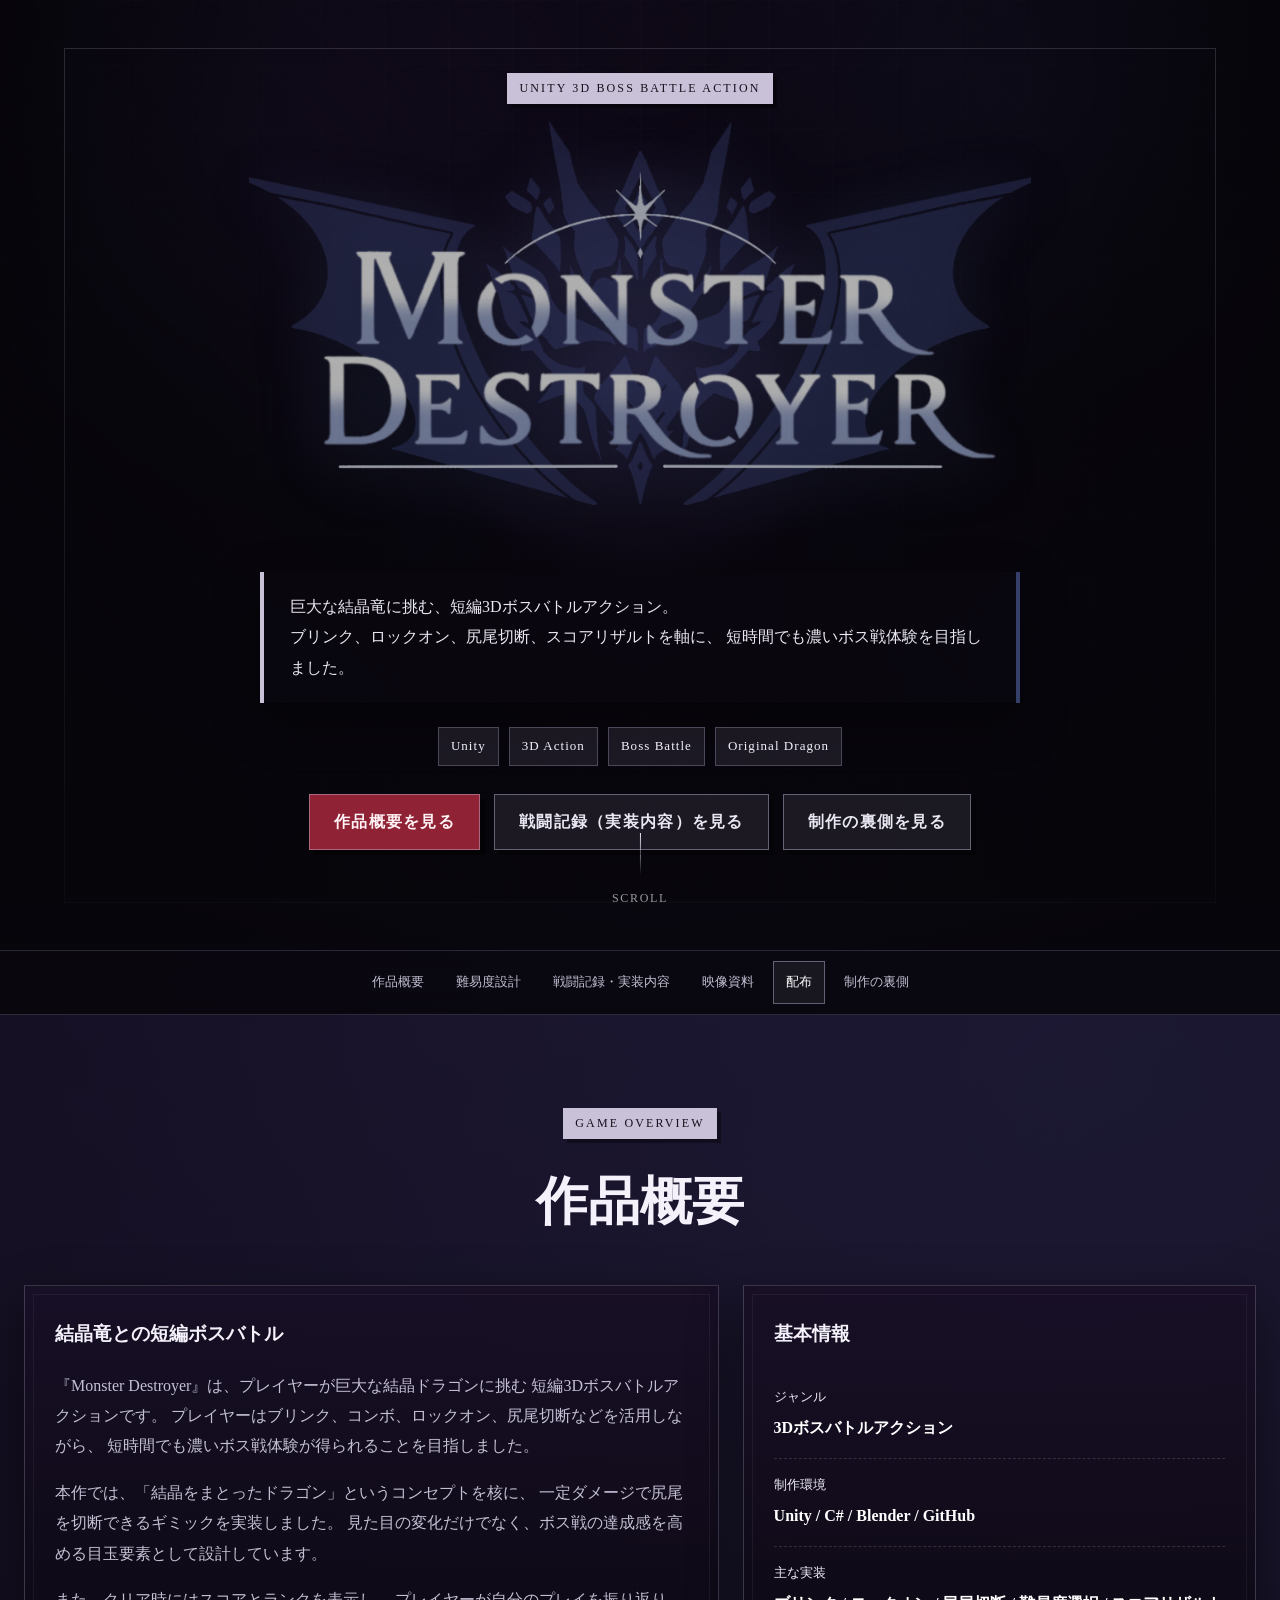
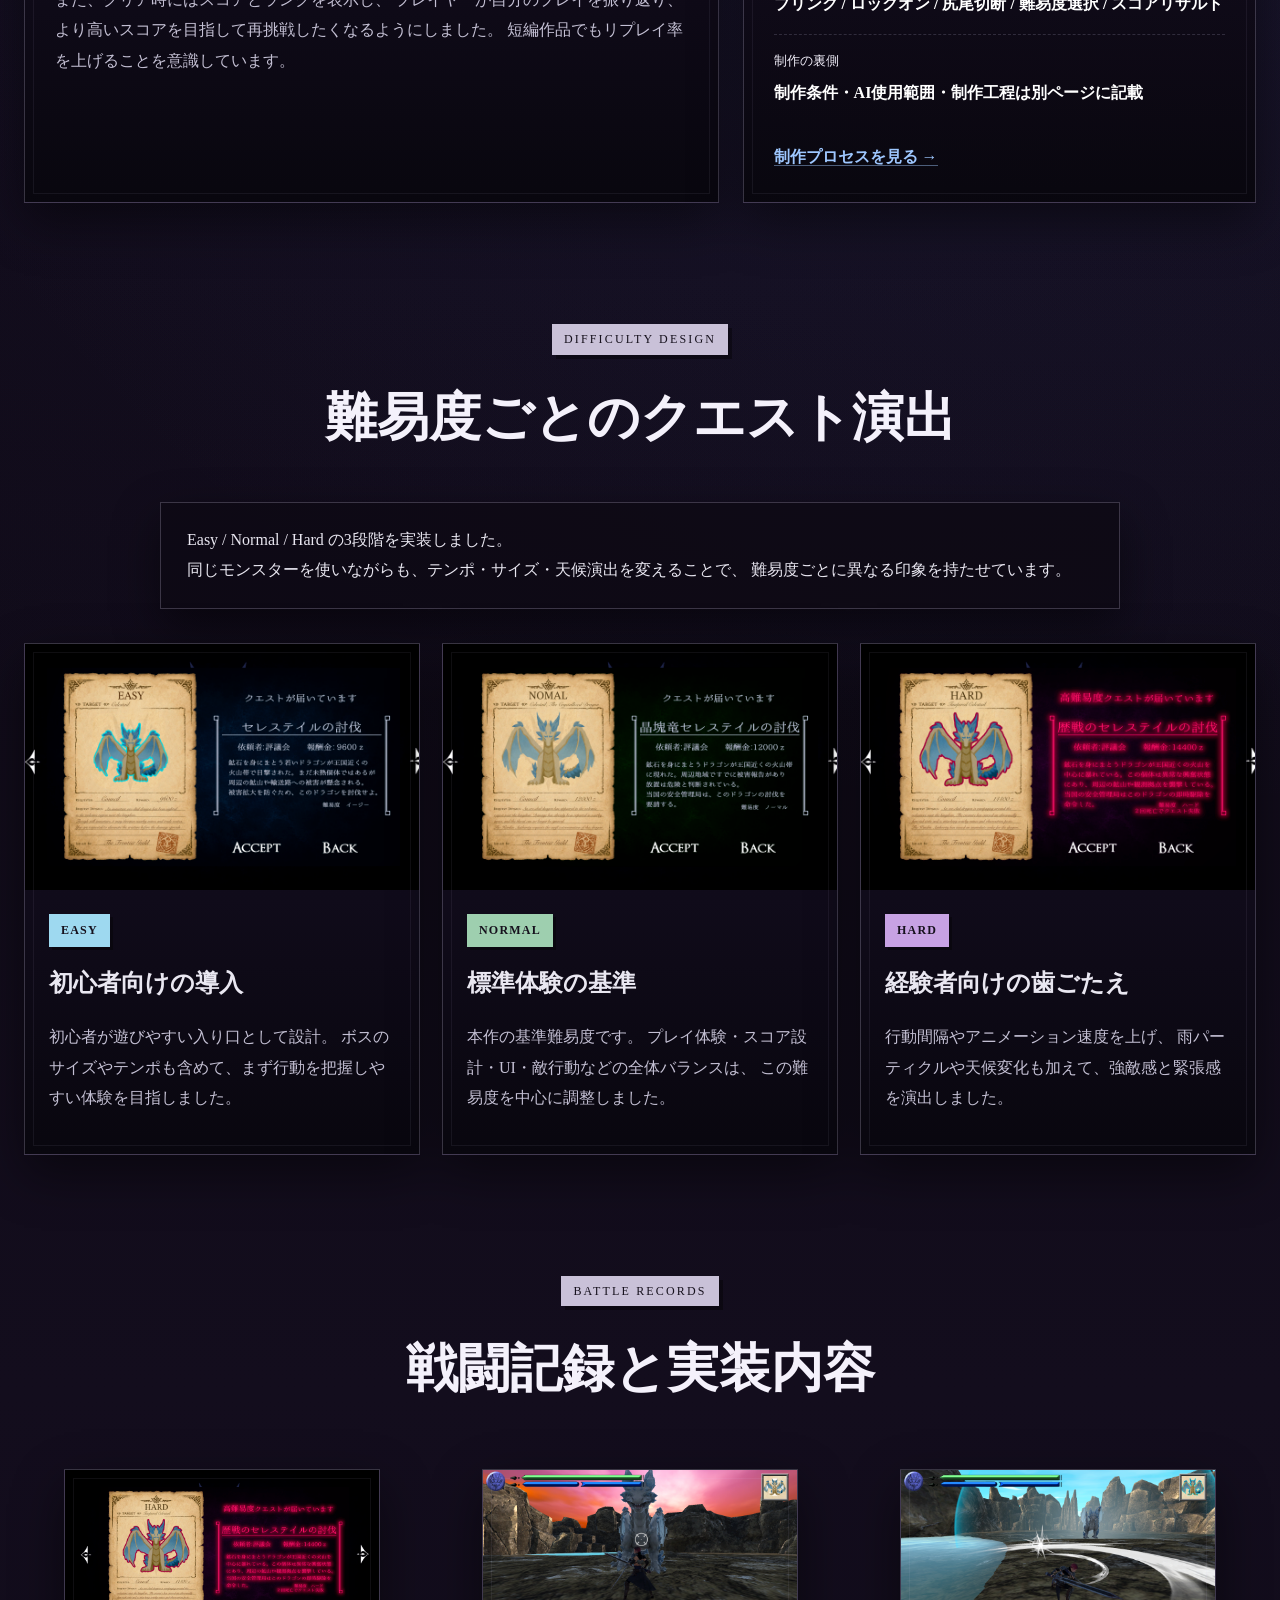
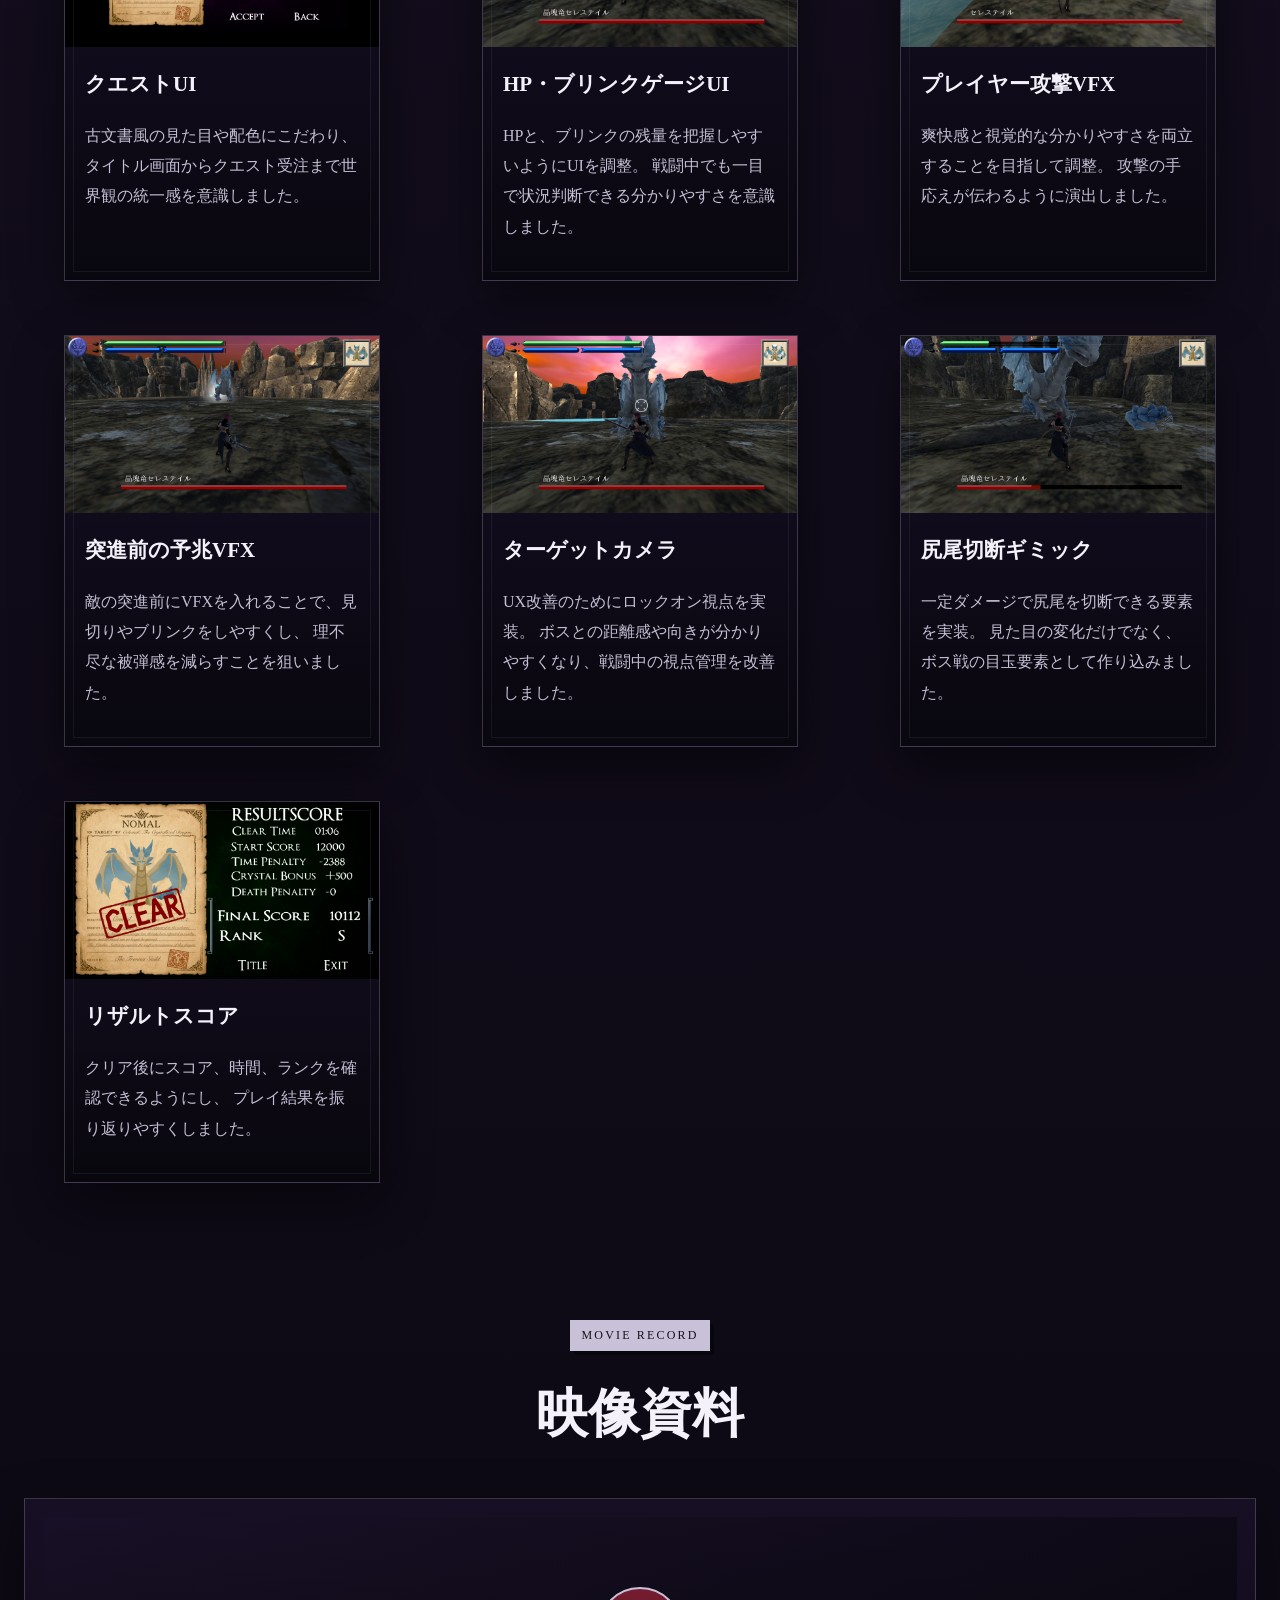
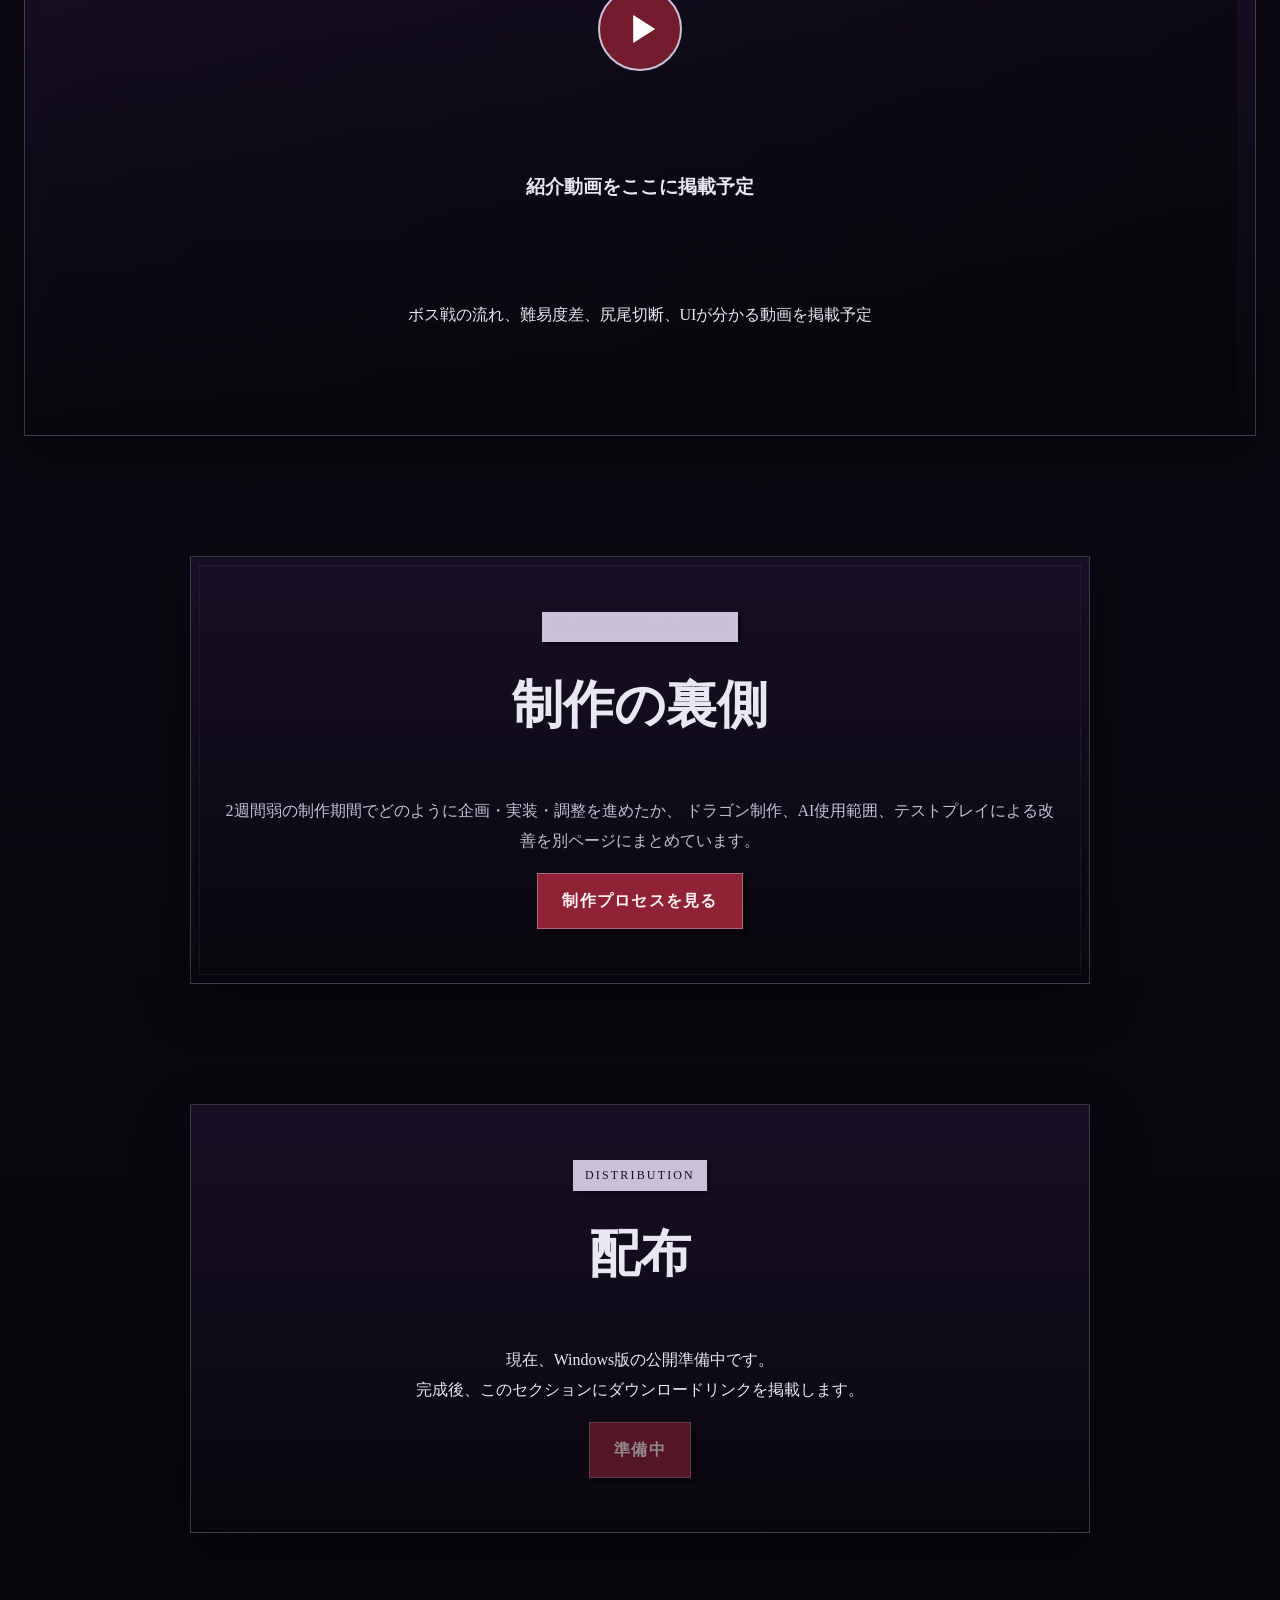
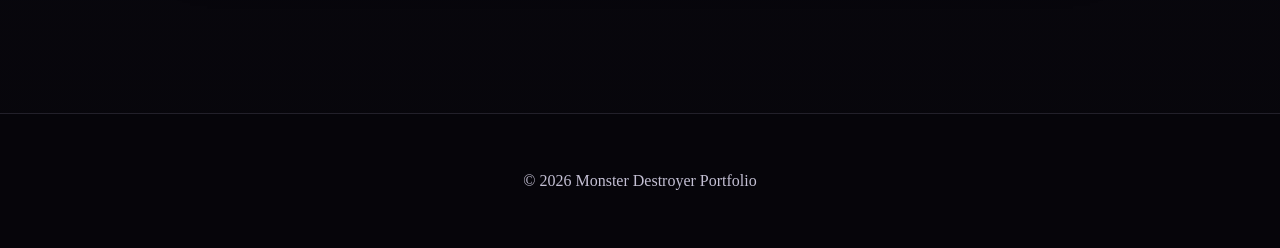
==== commit eccfdf1a: "ロゴ大きさ変更・UI改善" ====
--- a/index.html
+++ b/index.html
@@ -37,7 +37,7 @@
 
             <div class="hero-buttons reveal delay-4">
                 <a href="#overview" class="btn btn-primary">作品概要を見る</a>
-                <a href="#gameplay" class="btn btn-secondary">戦闘記録を見る</a>
+                <a href="#gameplay" class="btn btn-secondary">戦闘記録（実装内容）を見る</a>
                 <a href="process.html" class="btn btn-secondary">制作の裏側を見る</a>
             </div>
         </div>
@@ -51,7 +51,7 @@
     <nav class="site-nav">
         <a href="#overview">作品概要</a>
         <a href="#difficulty">難易度設計</a>
-        <a href="#gameplay">戦闘記録</a>
+        <a href="#gameplay">戦闘記録・実装内容</a>
         <a href="#movie">映像資料</a>
         <a href="#download">配布</a>
         <a href="process.html">制作の裏側</a>
@@ -184,7 +184,7 @@
         <section id="gameplay" class="section">
             <div class="section-heading reveal">
                 <p class="section-kicker">Battle Records</p>
-                <h2>戦闘記録と実装要素</h2>
+                <h2>戦闘記録と実装内容</h2>
             </div>
 
             <div class="gallery-grid">
--- a/style.css
+++ b/style.css
@@ -67,7 +67,7 @@
     min-height: 100vh;
     display: flex;
     align-items: center;
-    padding: 92px 7% 120px;
+    padding: 72px 7% 100px;
     background: linear-gradient(90deg, rgba(6, 5, 10, 0.78), rgba(22, 12, 34, 0.48), rgba(6, 5, 10, 0.82)), url("images/title.png") center / cover no-repeat;
     overflow: hidden;
 }
@@ -117,19 +117,19 @@
 }
 
 .logo-wrap {
-    width: min(720px, 88vw);
-    margin: 6px auto 20px;
-    padding: 16px 24px;
-    background: rgba(7, 6, 11, 0.38);
-    border: 1px solid rgba(205, 198, 230, 0.16);
-    box-shadow: 0 24px 70px rgba(0,0,0,0.4);
+    width: min(980px, 96vw);
+    margin: -10px auto 24px;
+    padding: 0;
+    background: transparent;
+    border: none;
+    box-shadow: none;
 }
 
 .main-logo {
     width: 100%;
-    max-height: 300px;
+    max-height: 440px;
     object-fit: contain;
-    filter: drop-shadow(0 8px 18px rgba(0,0,0,0.75)) drop-shadow(0 0 18px rgba(126, 157, 255, 0.16));
+    filter: drop-shadow(0 12px 24px rgba(0,0,0,0.82)) drop-shadow(0 0 26px rgba(126, 157, 255, 0.2));
 }
 
 .sub-title {
@@ -809,12 +809,13 @@
     .hero,
     .sub-hero {
         min-height: auto;
-        padding: 88px 24px 110px;
+        padding: 72px 24px 96px;
     }
 
     .logo-wrap {
-        width: 94vw;
-        padding: 12px;
+        width: 96vw;
+        margin: 0 auto 20px;
+        padding: 0;
     }
 
     .hero-copy {
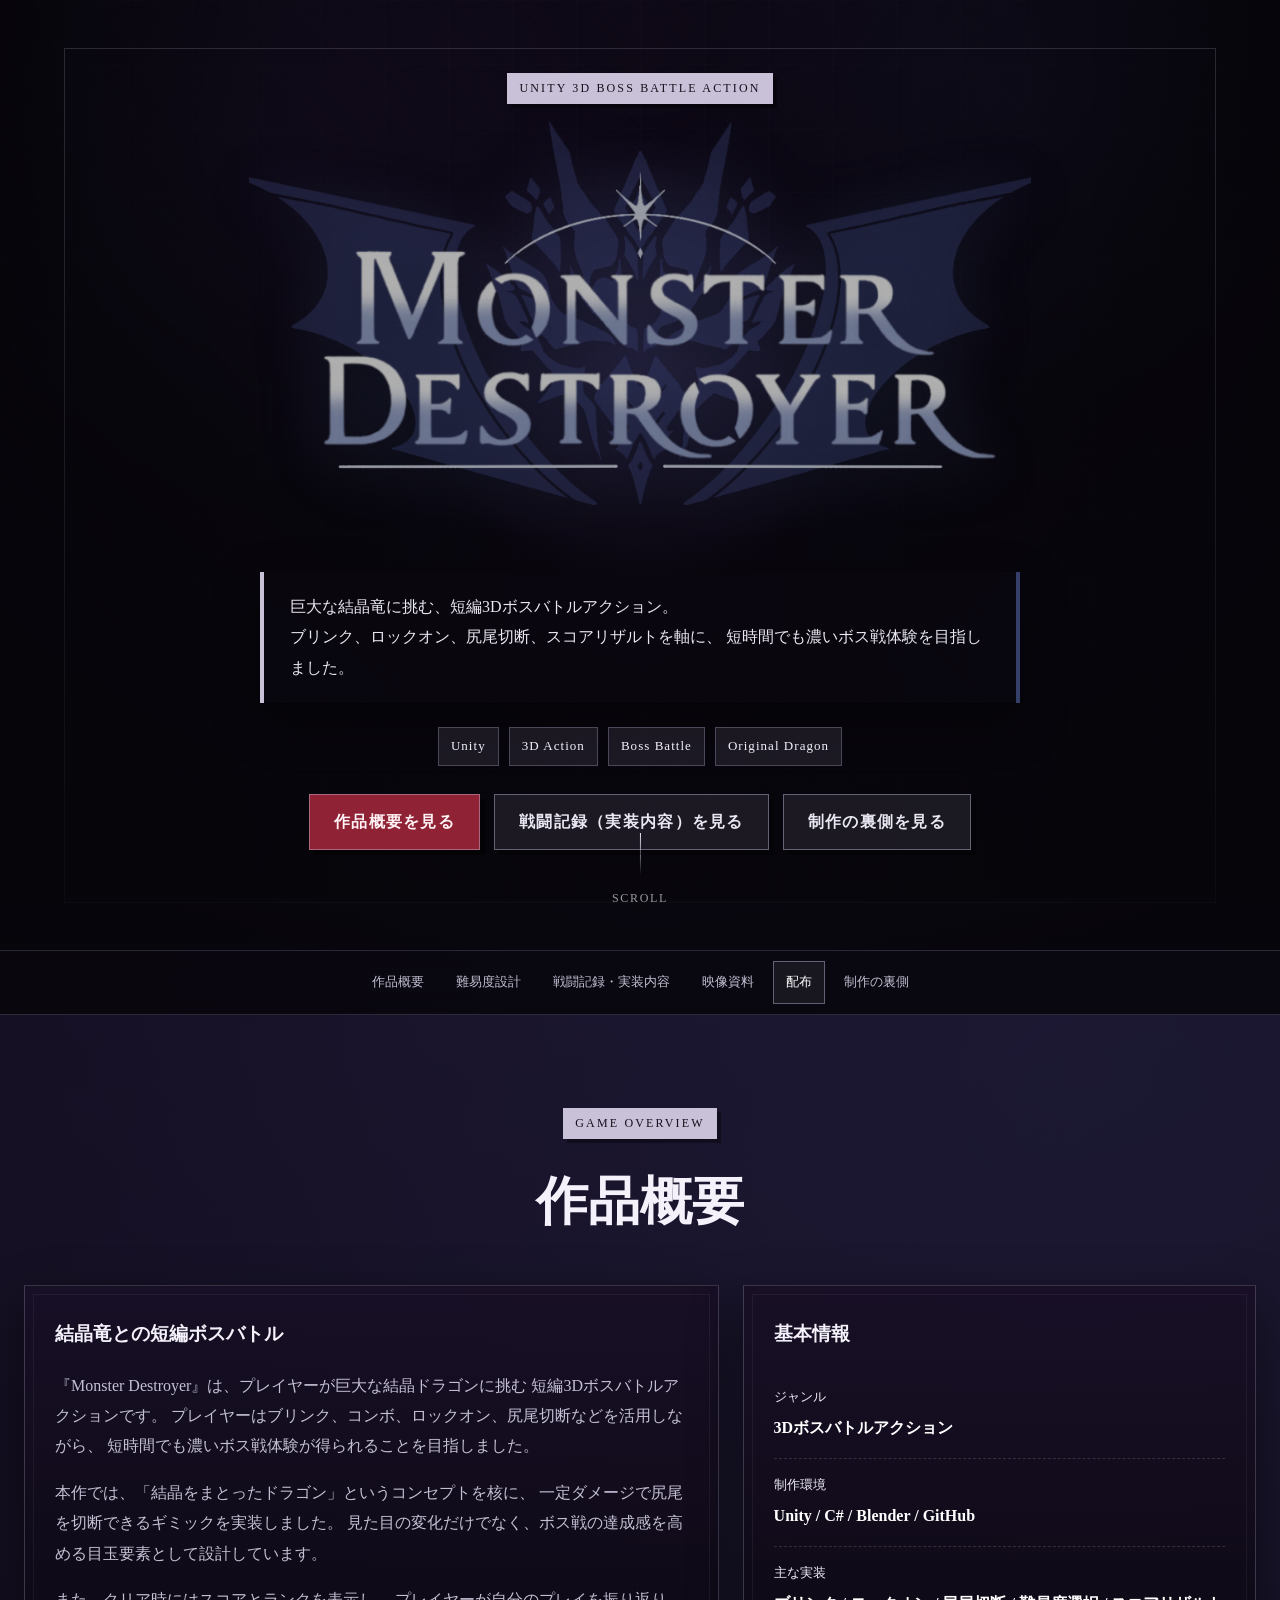
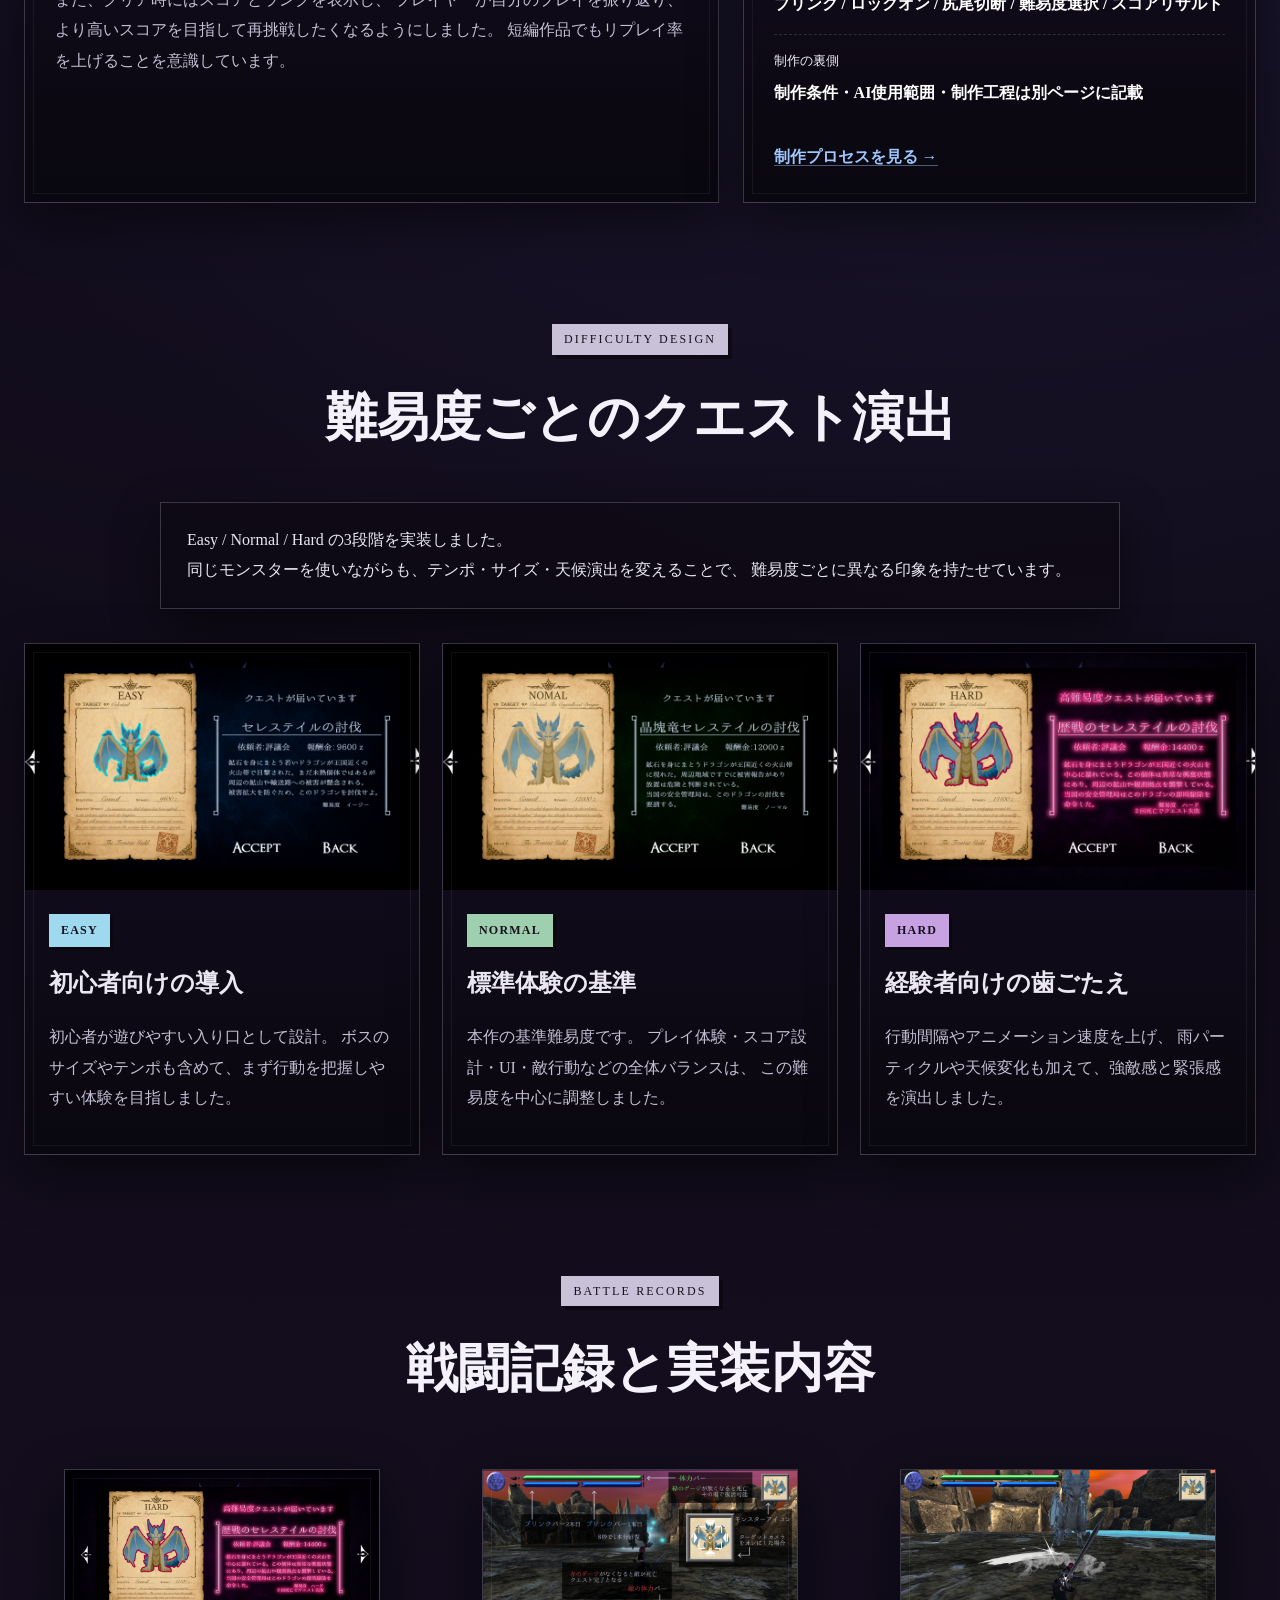
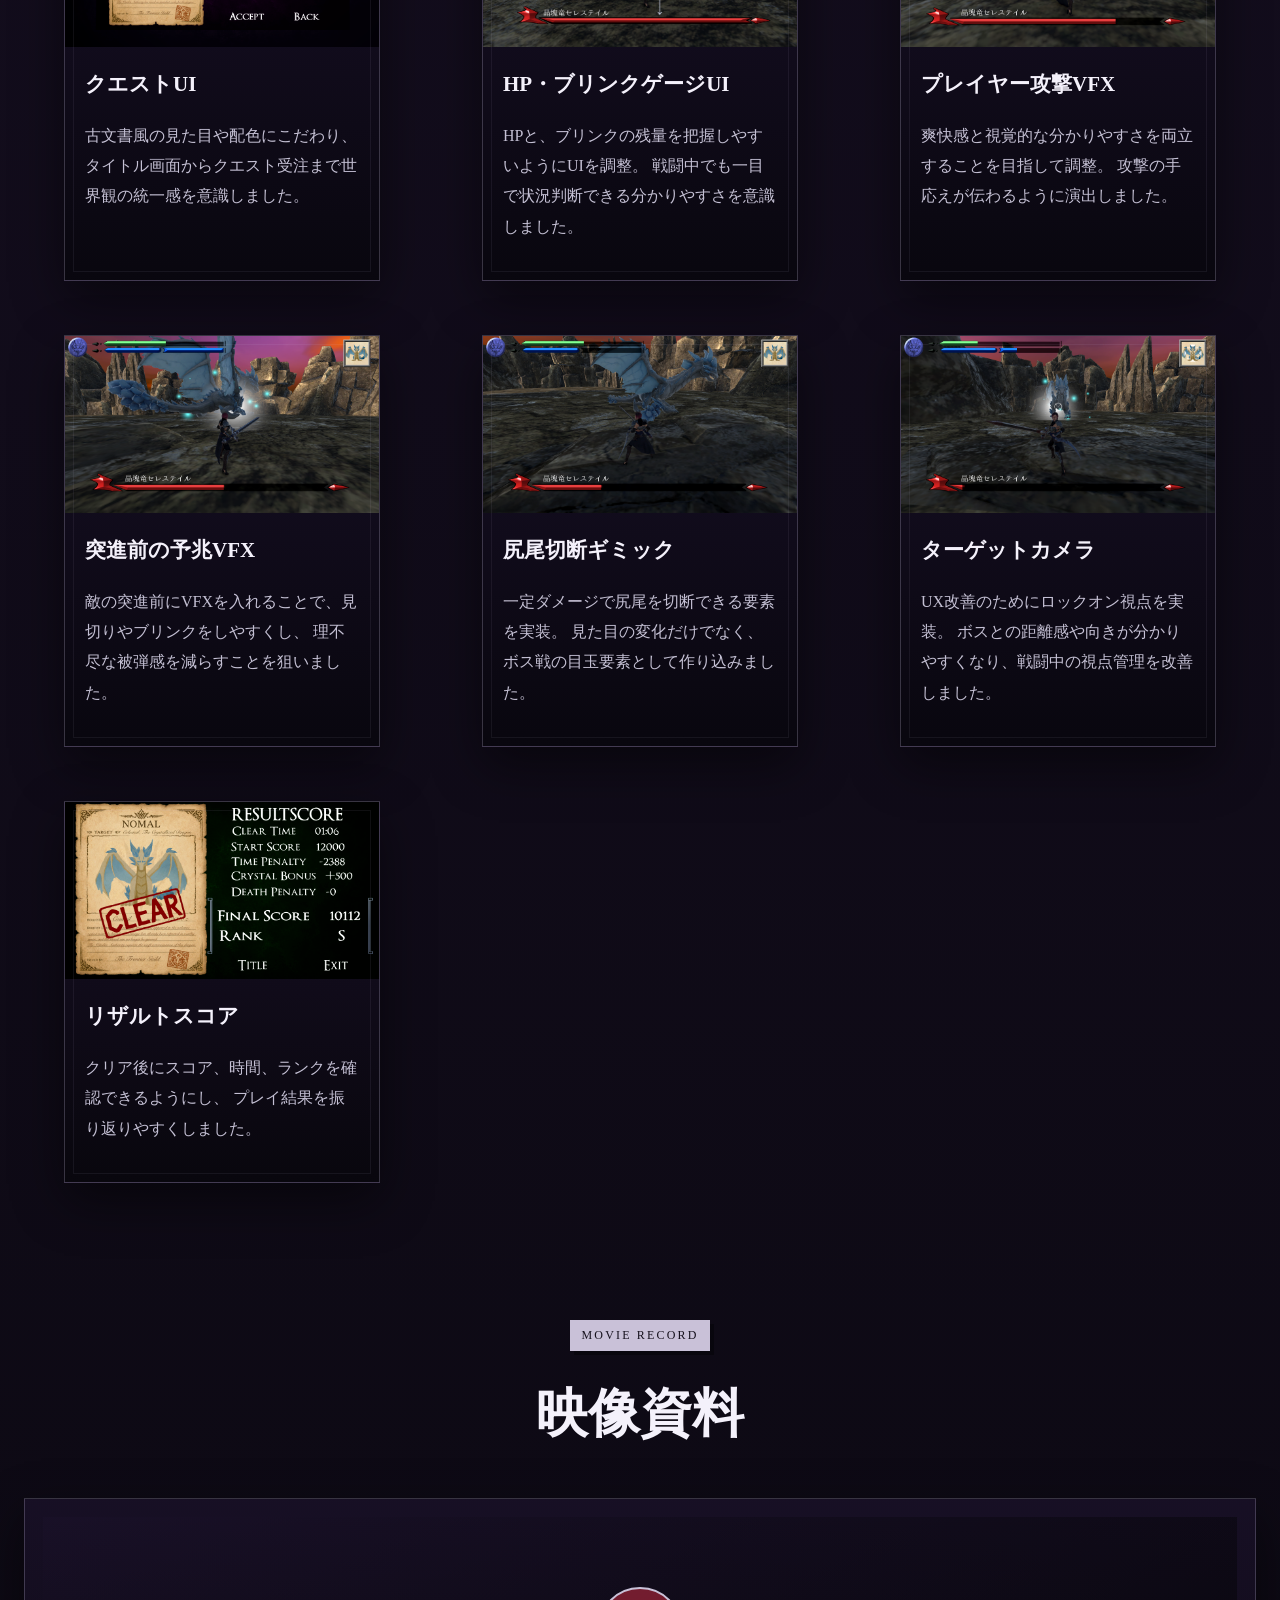
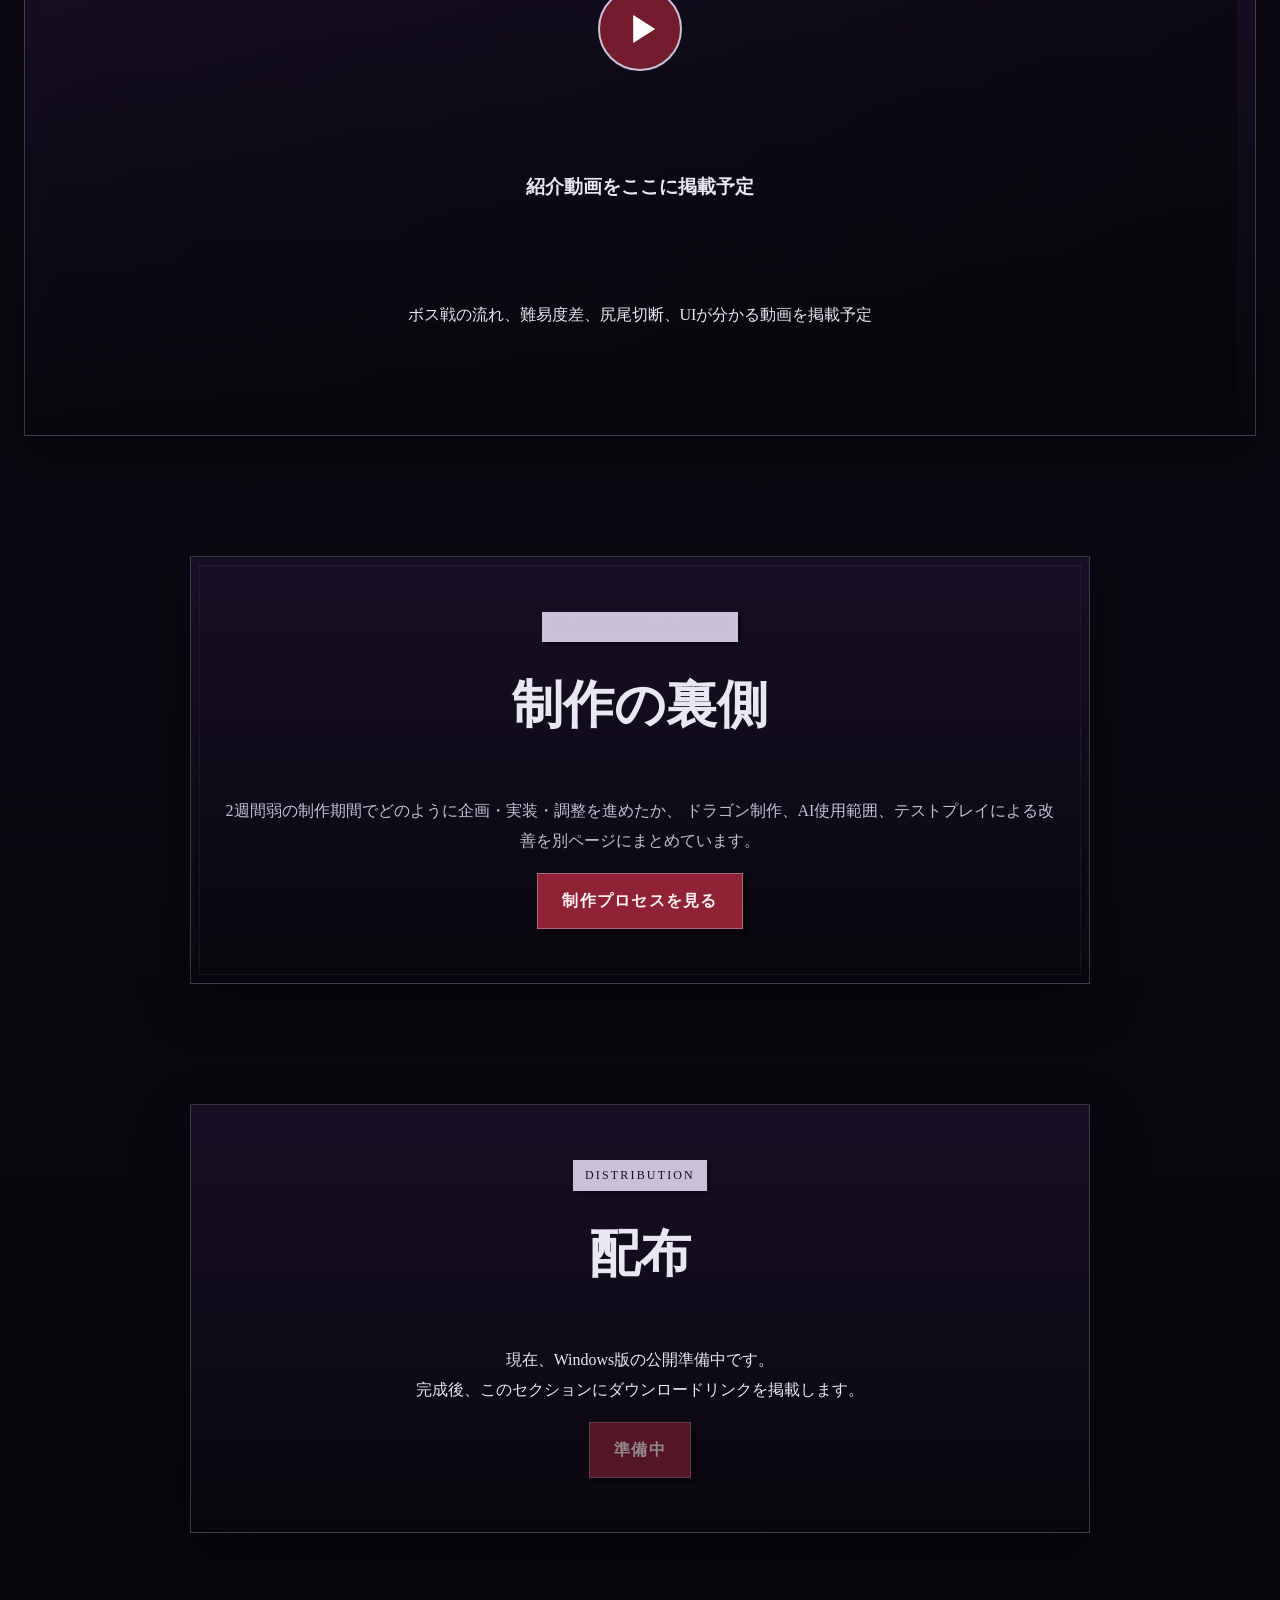
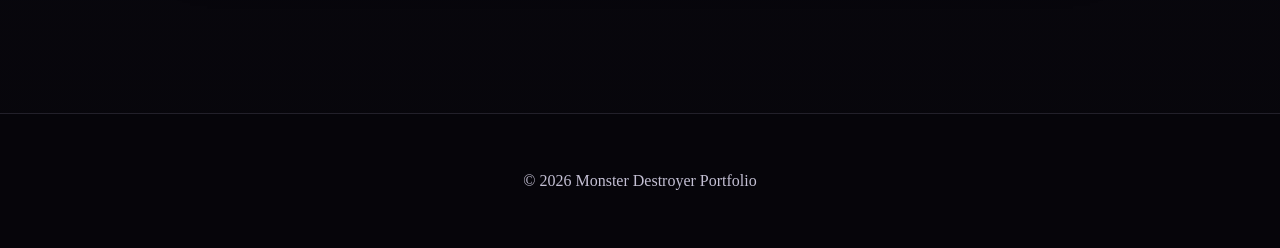
==== commit fc91c8b1: "挿入写真、レイアウト変更兼アップデート" ====
--- a/index.html
+++ b/index.html
@@ -6,6 +6,15 @@
     <title>Monster Destroyer | Portfolio</title>
     <meta name="description" content="Unityで制作した3Dボスバトルアクション『Monster Destroyer』の紹介サイト">
     <link rel="stylesheet" href="style.css">
+    <!-- Google tag (gtag.js) -->
+    <script async src="https://www.googletagmanager.com/gtag/js?id=G-NN587WGLJ1"></script>
+    <script>
+        window.dataLayer = window.dataLayer || [];
+        function gtag() { dataLayer.push(arguments); }
+        gtag('js', new Date());
+
+        gtag('config', 'G-NN587WGLJ1');
+    </script>
 </head>
 
 <body>
@@ -200,7 +209,7 @@
                 </figure>
 
                 <figure class="gallery-card reveal delay-1">
-                    <img src="images/battle_lockon.png" alt="HPとブリンクゲージUI" data-full="images/battle_lockon.png">
+                    <img src="images/battle_HPBlinkGaugeUI.png" alt="HPとブリンクゲージUI" data-full="images/battle_HPBlinkGaugeUI.png">
                     <figcaption>
                         <h3>HP・ブリンクゲージUI</h3>
                         <p>
@@ -232,6 +241,17 @@
                     </figcaption>
                 </figure>
 
+                <figure class="gallery-card reveal delay-2">
+                    <img src="images/battle_tailcut.png" alt="尻尾切断の戦闘画面" data-full="images/battle_tailcut.png">
+                    <figcaption>
+                        <h3>尻尾切断ギミック</h3>
+                        <p>
+                            一定ダメージで尻尾を切断できる要素を実装。
+                            見た目の変化だけでなく、ボス戦の目玉要素として作り込みました。
+                        </p>
+                    </figcaption>
+                </figure>
+
                 <figure class="gallery-card reveal delay-1">
                     <img src="images/battle_lockon.png" alt="ターゲットカメラ" data-full="images/battle_lockon.png">
                     <figcaption>
@@ -239,17 +259,6 @@
                         <p>
                             UX改善のためにロックオン視点を実装。
                             ボスとの距離感や向きが分かりやすくなり、戦闘中の視点管理を改善しました。
-                        </p>
-                    </figcaption>
-                </figure>
-
-                <figure class="gallery-card reveal delay-2">
-                    <img src="images/battle_tailcut.png" alt="尻尾切断の戦闘画面" data-full="images/battle_tailcut.png">
-                    <figcaption>
-                        <h3>尻尾切断ギミック</h3>
-                        <p>
-                            一定ダメージで尻尾を切断できる要素を実装。
-                            見た目の変化だけでなく、ボス戦の目玉要素として作り込みました。
                         </p>
                     </figcaption>
                 </figure>
